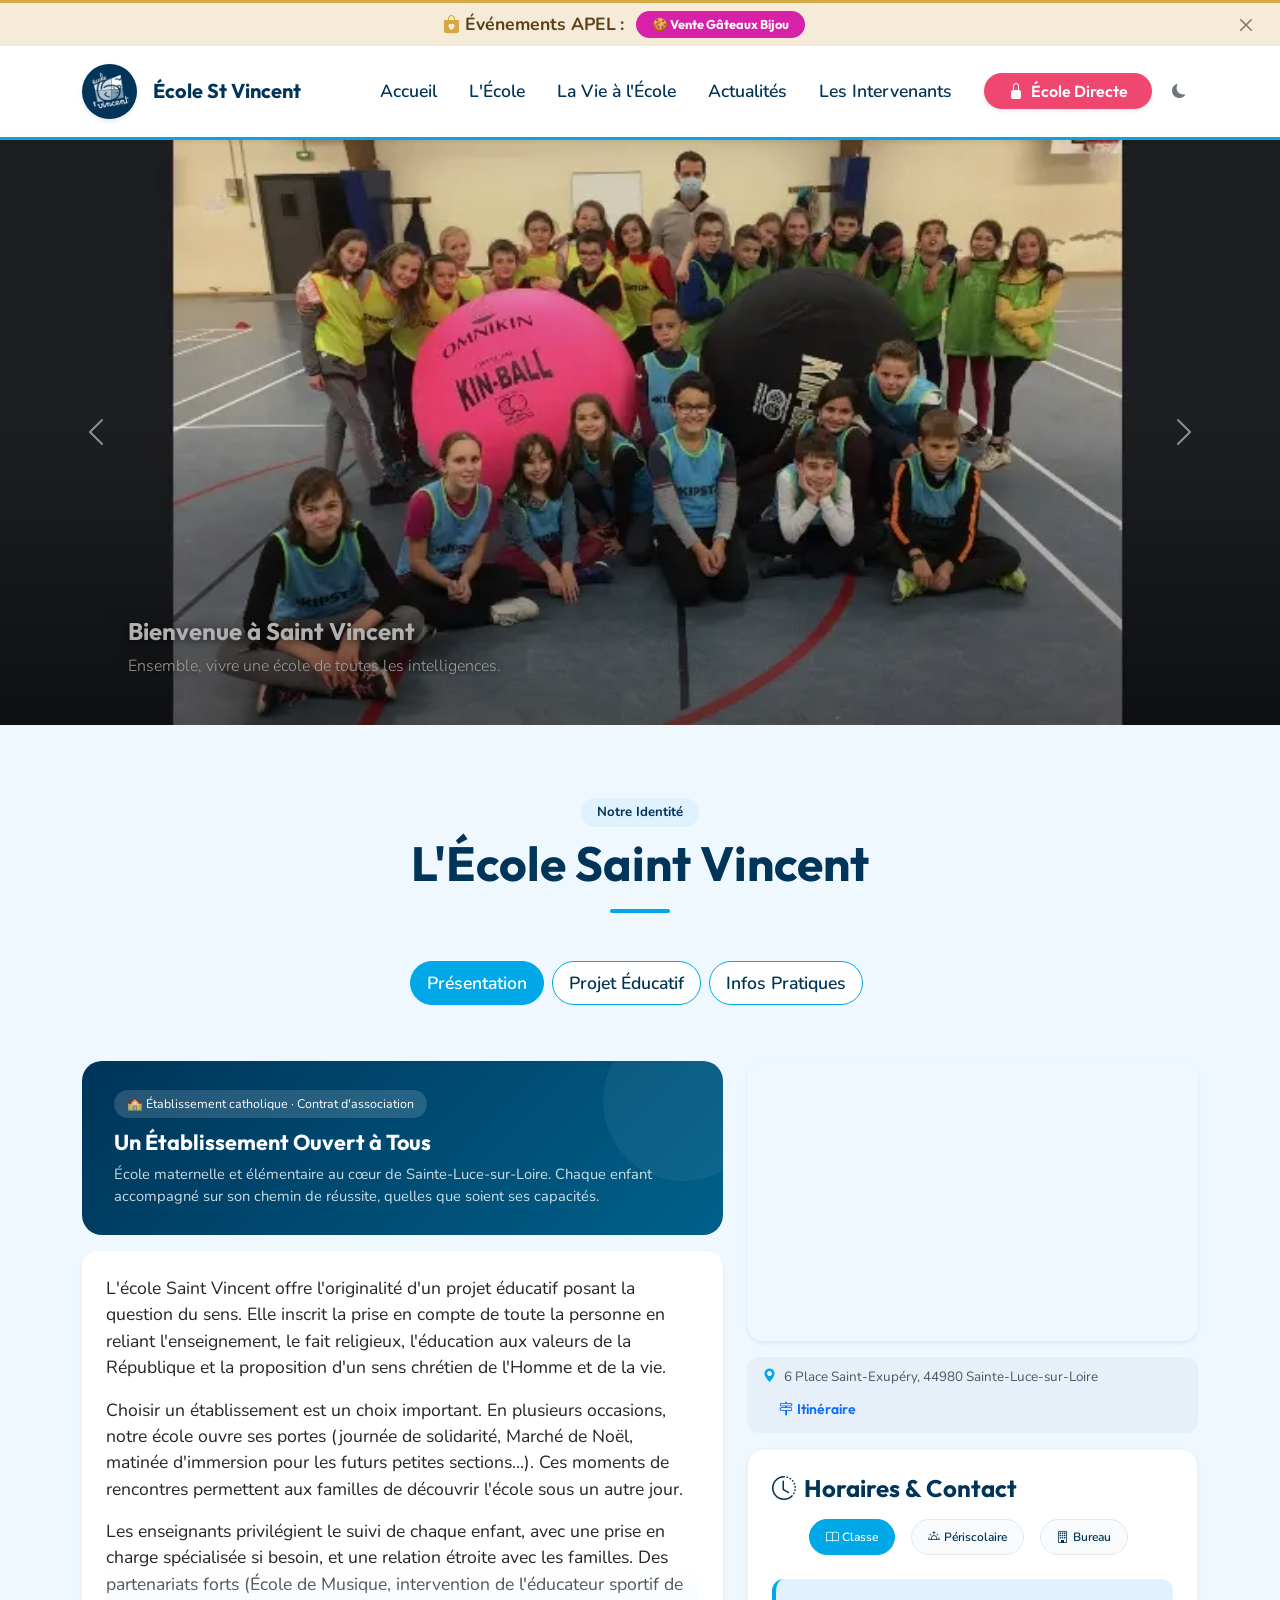
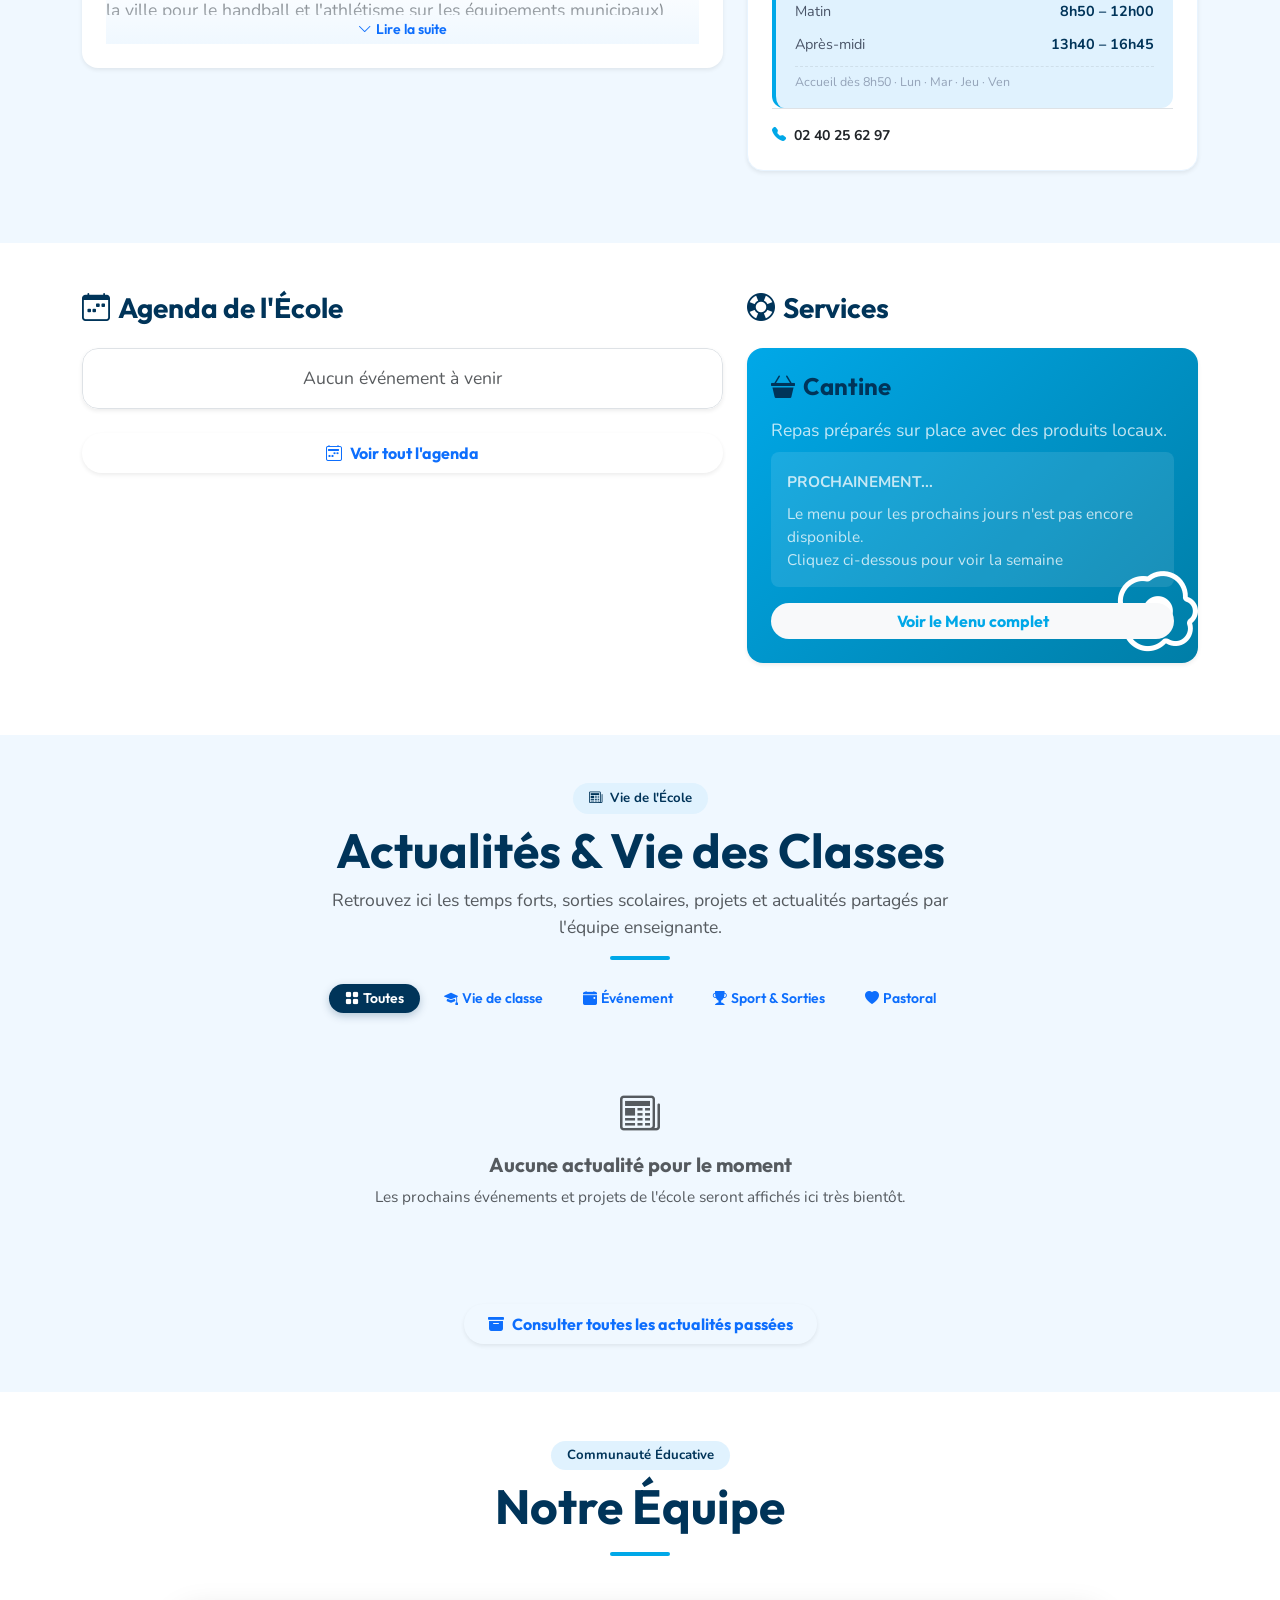
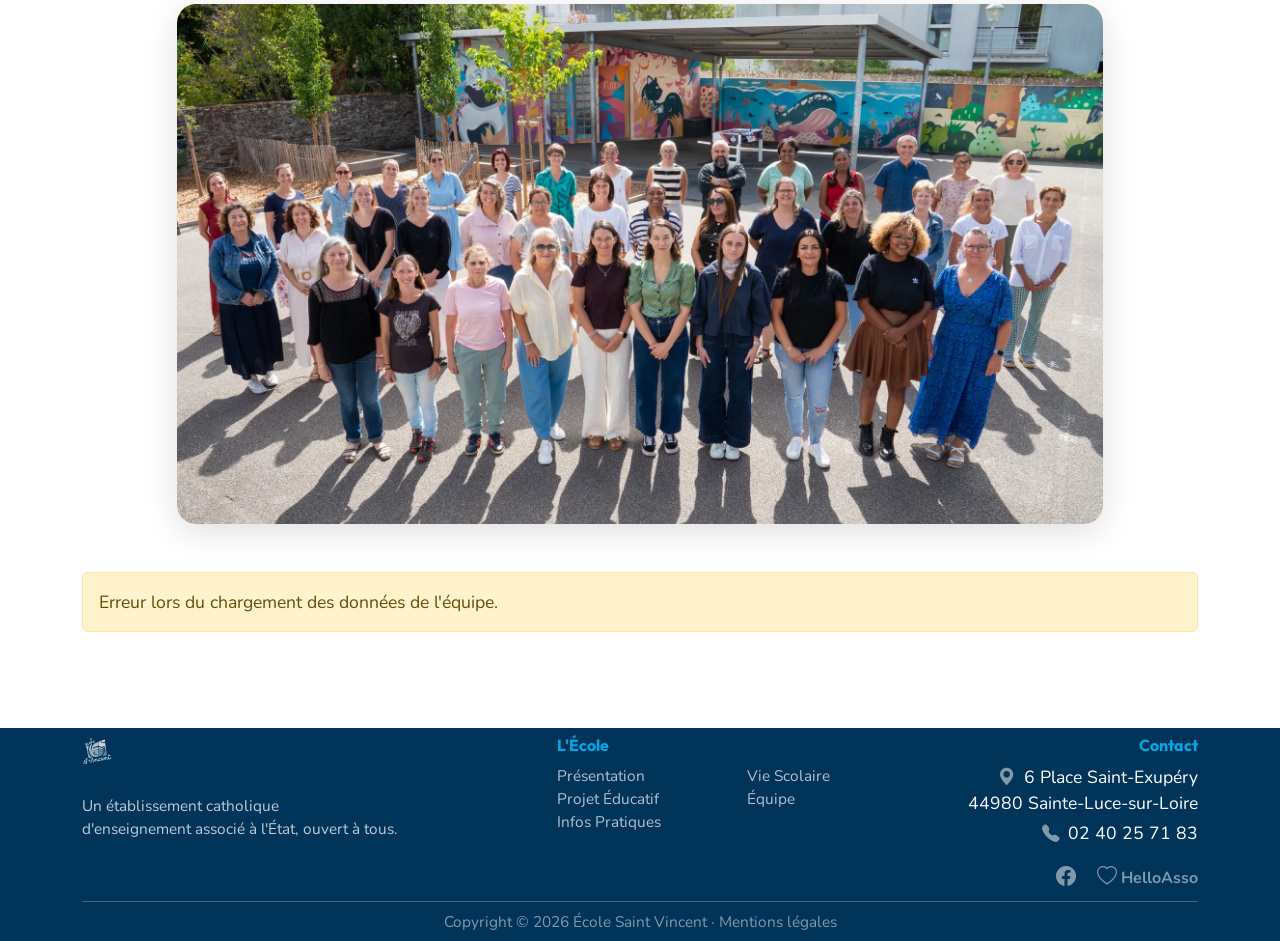
==== index.html @ 3258d086 "style: improve news article modal styling and notification toast layout" ====
<!DOCTYPE html>
<html lang="fr">

<head>
    <meta charset="UTF-8">
    <meta name="viewport" content="width=device-width, initial-scale=1.0">
    <meta name="description"
        content="École Saint Vincent à Sainte-Luce-sur-Loire. Établissement catholique d'enseignement maternelle et élémentaire, ouvert à tous. Pédagogie bienveillante et inclusion.">
    <title>École Saint Vincent - Sainte-Luce-sur-Loire</title>
    <!-- Google Fonts: Outfit for headings, Nunito for text -->
    <link rel="preconnect" href="https://fonts.googleapis.com">
    <link rel="preconnect" href="https://fonts.gstatic.com" crossorigin>
    <link
        href="https://fonts.googleapis.com/css2?family=Outfit:wght@400;600;700&family=Nunito:wght@400;600;700&display=swap"
        rel="stylesheet">

    <!-- Bootstrap 5 CDN -->
    <link href="https://cdn.jsdelivr.net/npm/bootstrap@5.3.0/dist/css/bootstrap.min.css" rel="stylesheet">
    <!-- Bootstrap Icons -->
    <link rel="stylesheet" href="https://cdn.jsdelivr.net/npm/bootstrap-icons@1.11.0/font/bootstrap-icons.css">
    <!-- AOS - Animate On Scroll -->
    <link href="https://unpkg.com/aos@2.3.1/dist/aos.css" rel="stylesheet">
    <!-- Google Material Icons -->
    <link href="https://fonts.googleapis.com/icon?family=Material+Icons" rel="stylesheet">
    <!-- Custom CSS -->
    <link href="assets/css/style.css?v=8" rel="stylesheet">
    <link rel="icon" href="assets/images/favicon.png" type="image/png">

    <!-- Google tag (gtag.js) -->
    <script async src="https://www.googletagmanager.com/gtag/js?id=G-TLTNC3EDD4"></script>
    <script>
        window.dataLayer = window.dataLayer || [];
        function gtag() { dataLayer.push(arguments); }
        gtag('js', new Date());
        gtag('config', 'G-TLTNC3EDD4');
    </script>

    <!-- SEO & Open Graph -->
    <meta property="og:type" content="website">
    <meta property="og:url" content="https://www.ecolesaintvincent.fr/">
    <meta property="og:title" content="École Saint Vincent - Sainte-Luce-sur-Loire">
    <meta property="og:description"
        content="École maternelle et élémentaire catholique. Pédagogie bienveillante, ouverte à tous. Découvrez notre projet éducatif.">
    <meta property="og:image" content="https://www.ecolesaintvincent.fr/assets/images/banner1.jpg">

    <style>
        /* Smooth scroll */
        html {
            scroll-behavior: smooth;
        }

        /* Skip to content link for accessibility */
        .skip-link {
            position: absolute;
            top: -40px;
            left: 0;
            background: transparent;
            color: var(--color-primary);
            padding: 8px 16px;
            text-decoration: none;
            z-index: 10000;
            border-radius: 0 0 4px 0;
        }

        .skip-link:focus {
            top: 0;
            color: #fff;
        }

        /* Hover lift effect for cards */
        .hover-lift {
            transition: all 0.3s ease;
        }

        .hover-lift:hover {
            transform: translateY(-5px);
            box-shadow: 0 0.5rem 1rem rgba(0, 0, 0, 0.15) !important;
        }
    </style>
</head>

<body data-bs-spy="scroll" data-bs-target=".navbar" data-bs-offset="70">
    <!-- Skip to main content for accessibility -->
    <a href="#main-content" class="skip-link">Aller au contenu principal</a>

    <!-- Preloader -->
    <div id="loader">
        <div class="spinner"></div>
    </div>

    <!-- ============================================================ -->
    <!-- BANDEAUX — Gérés depuis assets/js/events-config.js          -->
    <!-- Pour afficher/masquer ou modifier les événements,           -->
    <!-- éditer UNIQUEMENT ce fichier : assets/js/events-config.js   -->
    <!-- ============================================================ -->
    <script src="assets/js/events-config.js"></script>
    <div id="banners-container"></div>

    <!-- Navigation -->
    <nav class="navbar navbar-expand-lg navbar-custom sticky-top shadow-sm">
        <div class="container">
            <a class="navbar-brand d-flex align-items-center fw-bold" href="index.html">
                <img src="assets/images/logo.webp" alt="Logo École Saint Vincent" height="50"
                    class="me-2 d-inline-block align-text-top">
                <span class="navbar-brand-text">École St Vincent</span>
            </a>
            <button class="navbar-toggler" type="button" data-bs-toggle="collapse" data-bs-target="#navbarNav">
                <span class="navbar-toggler-icon"></span>
            </button>
            <div class="collapse navbar-collapse" id="navbarNav">
                <ul class="navbar-nav ms-auto align-items-center">
                    <li class="nav-item"><a class="nav-link active" href="#">Accueil</a></li>
                    <li class="nav-item"><a class="nav-link" href="#presentation">L'École</a></li>
                    <li class="nav-item"><a class="nav-link" href="#vie-scolaire">La Vie à l'École</a></li>
                    <li class="nav-item"><a class="nav-link" href="#actualites">Actualités</a></li>
                    <li class="nav-item"><a class="nav-link" href="#intervenants">Les Intervenants</a></li>
                    <li class="nav-item ms-lg-3 mt-2 mt-lg-0 d-flex align-items-center">
                        <a class="btn btn-action shadow-sm rounded-pill px-4 me-2" href="https://www.ecoledirecte.com"
                            target="_blank"><i class="bi bi-lock-fill me-1"></i> École Directe</a>
                        <button id="theme-toggle" class="btn btn-sm btn-outline-secondary rounded-circle"
                            style="width: 38px; height: 38px;" title="Changer le thème">
                            <i id="theme-icon" class="bi bi-moon-fill"></i>
                        </button>
                    </li>
                </ul>
            </div>
        </div>
    </nav>

    <!-- Hero Carousel -->
    <header id="homeCarousel" class="carousel slide carousel-fade" data-bs-ride="carousel">

        <div class="carousel-inner" id="carousel-inner-container">
            <!-- Les images sont chargées dynamiquement depuis assets/js/carousel.js -->
        </div>
        <button class="carousel-control-prev" type="button" data-bs-target="#homeCarousel" data-bs-slide="prev">
            <span class="carousel-control-prev-icon" aria-hidden="true"></span>
            <span class="visually-hidden">Précédent</span>
        </button>
        <button class="carousel-control-next" type="button" data-bs-target="#homeCarousel" data-bs-slide="next">
            <span class="carousel-control-next-icon" aria-hidden="true"></span>
            <span class="visually-hidden">Suivant</span>
        </button>
    </header>

    <!-- L'École Section (Tabs) -->
    <section id="presentation" class="pt-4 pt-lg-5 pb-5 bg-light-fun" data-aos="fade-up">
        <div class="container py-lg-4">
            <div class="text-center mb-5">
                <span class="badge bg-royal-light rounded-pill px-3 py-2 fw-bold mb-2">Notre Identité</span>
                <h2 class="display-5 font-heading text-royal">L'École Saint Vincent</h2>
                <div class="sep-line mx-auto mt-3"></div>
            </div>

            <ul class="nav nav-pills justify-content-center mb-5" id="pills-tab" role="tablist">
                <li class="nav-item" role="presentation">
                    <button class="nav-link active" id="pills-home-tab" data-bs-toggle="pill"
                        data-bs-target="#pills-home" type="button" role="tab">Présentation</button>
                </li>
                <li class="nav-item" role="presentation">
                    <button class="nav-link" id="pills-projet-tab" data-bs-toggle="pill" data-bs-target="#pills-projet"
                        type="button" role="tab">Projet Éducatif</button>
                </li>
                <li class="nav-item" role="presentation">
                    <button class="nav-link" id="pills-infos-tab" data-bs-toggle="pill" data-bs-target="#pills-infos"
                        type="button" role="tab">Infos Pratiques</button>
                </li>
            </ul>

            <div class="tab-content" id="pills-tabContent">
                <!-- Présentation -->
                <div class="tab-pane fade show active" id="pills-home" role="tabpanel">

                    <!-- Layout 2 colonnes : texte gauche / map droite -->
                    <div class="row g-4 align-items-stretch">

                        <!-- COLONNE GAUCHE -->
                        <div class="col-lg-7" data-aos="fade-right">

                            <!-- Card identité de l'école -->
                            <div class="school-identity-card mb-3">
                                <span class="badge-esv">🏫 Établissement catholique · Contrat d'association</span>
                                <h3>Un Établissement Ouvert à Tous</h3>
                                <p>École maternelle et élémentaire au cœur de Sainte-Luce-sur-Loire. Chaque enfant
                                    accompagné sur son chemin de réussite, quelles que soient ses capacités.</p>
                            </div>

                            <!-- Texte de présentation avec "Lire la suite" -->
                            <div class="card border-0 shadow-sm rounded-4 p-4 position-relative">
                                <div class="text-truncated-content collapsed" id="pres-text" style="color: inherit;">
                                    <p>L'école Saint Vincent offre l'originalité d'un projet éducatif posant la question
                                        du sens. Elle inscrit la prise en compte de toute la personne en reliant
                                        l'enseignement, le fait religieux, l'éducation aux valeurs de la République et
                                        la proposition d'un sens chrétien de l'Homme et de la vie.</p>
                                    <p>Choisir un établissement est un choix important. En plusieurs occasions, notre
                                        école ouvre ses portes (journée de solidarité, Marché de Noël, matinée
                                        d'immersion pour les futurs petites sections...). Ces moments de rencontres
                                        permettent aux familles de découvrir l'école sous un autre jour.</p>
                                    <p>Les enseignants privilégient le suivi de chaque enfant, avec une prise en charge
                                        spécialisée si besoin, et une relation étroite avec les familles. Des
                                        partenariats forts (École de Musique, intervention de l'éducateur sportif de la
                                        ville pour le handball et l'athlétisme sur les équipements municipaux) ainsi que
                                        des activités culturelles enrichissent l'intercours du midi.
                                    </p>
                                    <p>Dans l'établissement, les classes sont regroupées par cycle. Un service de
                                        restauration, sur place, est proposé. Matin et soir, les enfants sont accueillis
                                        dès 7h30 et jusqu'à 18h30 (sauf le vendredi 18h) à l'accueil périscolaire, qui
                                        inclut notamment un service d'étude dirigée indispensable pour faciliter le
                                        quotidien professionnel des parents.</p>
                                </div>
                                <div class="read-more-fade" id="pres-fade">
                                    <button class="btn btn-sm btn-outline-primary rounded-pill px-3"
                                        onclick="expandText()">
                                        <i class="bi bi-chevron-down me-1"></i>Lire la suite
                                    </button>
                                </div>
                            </div>

                            <!-- Dynamic Headmaster Block (Injected by team.js) -->
                            <div id="presentation-chef-container" class="mt-3"></div>
                        </div>

                        <!-- COLONNE DROITE : Map + horaires détaillés -->
                        <div class="col-lg-5" data-aos="fade-left">

                            <!-- Carte Google Maps -->
                            <div class="rounded-4 overflow-hidden shadow-sm mb-3 map-container">
                                <iframe
                                    src="https://www.google.com/maps/embed?pb=!1m18!1m12!1m3!1d2708.577977346856!2d-1.488358023473977!3d47.24439097115904!2m3!1f0!2f0!3f0!3m2!1i1024!2i768!4f13.1!3m3!1m2!1s0x4805efbd7c030f0f%3A0x6006093278564264!2s%C3%89cole%20Saint-Vincent!5e0!3m2!1sfr!2sfr!4v1706780000000!5m2!1sfr!2sfr"
                                    width="100%" height="100%" style="border:0;" allowfullscreen="" loading="lazy"
                                    referrerpolicy="no-referrer-when-downgrade"
                                    title="Localisation École Saint Vincent">
                                </iframe>
                            </div>

                            <!-- Adresse + itinéraire sous la map -->
                            <div class="map-info-bar">
                                <div class="d-flex align-items-center gap-2">
                                    <i class="bi bi-geo-alt-fill text-primary"></i>
                                    <span>6 Place Saint-Exupéry, 44980 Sainte-Luce-sur-Loire</span>
                                </div>
                                <a href="https://www.google.com/maps/dir//École+Saint-Vincent,+6+Pl.+Saint-Exupéry,+44980+Sainte-Luce-sur-Loire"
                                    target="_blank" class="btn btn-sm btn-outline-primary rounded-pill px-3">
                                    <i class="bi bi-signpost-2 me-1"></i>Itinéraire
                                </a>
                            </div>

                            <!-- Horaires & Contact (card unifiée avec tabs) -->
                            <div class="card border-0 shadow-sm rounded-4 p-4 horaires-contact-card mt-3">
                                <h4 class="fw-bold text-royal mb-3"><i class="bi bi-clock-history me-2"></i>Horaires &
                                    Contact</h4>

                                <!-- Tabs -->
                                <ul class="nav nav-pills justify-content-center gap-2 horaires-tabs mb-3"
                                    role="tablist">
                                    <li class="nav-item" role="presentation">
                                        <button class="nav-link active" data-bs-toggle="pill"
                                            data-bs-target="#tab-classe" type="button" role="tab"><i
                                                class="bi bi-book me-1"></i>Classe</button>
                                    </li>
                                    <li class="nav-item" role="presentation">
                                        <button class="nav-link" data-bs-toggle="pill" data-bs-target="#tab-peri"
                                            type="button" role="tab"><i
                                                class="bi bi-sunrise me-1"></i>Périscolaire</button>
                                    </li>
                                    <li class="nav-item" role="presentation">
                                        <button class="nav-link" data-bs-toggle="pill" data-bs-target="#tab-bureau"
                                            type="button" role="tab"><i class="bi bi-building me-1"></i>Bureau</button>
                                    </li>
                                </ul>

                                <div class="tab-content">
                                    <!-- Tab Classe -->
                                    <div class="tab-pane fade show active" id="tab-classe" role="tabpanel">
                                        <div class="horaires-block blue">
                                            <div class="horaires-row"><span>Matin</span><strong>8h50 – 12h00</strong>
                                            </div>
                                            <div class="horaires-row"><span>Après-midi</span><strong>13h40 –
                                                    16h45</strong>
                                            </div>
                                            <div class="horaires-note">Accueil dès 8h50 · Lun · Mar · Jeu · Ven</div>
                                        </div>
                                    </div>
                                    <!-- Tab Périscolaire -->
                                    <div class="tab-pane fade" id="tab-peri" role="tabpanel">
                                        <div class="horaires-block purple">
                                            <div class="horaires-row"><span>Matin</span><strong>7h30 – 8h40</strong>
                                            </div>
                                            <div class="horaires-row"><span>Soir (Lun–Jeu)</span><strong>16h45 –
                                                    18h30</strong></div>
                                            <div class="horaires-row"><span>Soir (Vendredi)</span><strong>16h45 –
                                                    18h00</strong></div>
                                            <div class="horaires-note">Lun · Mar · Jeu · Ven</div>
                                        </div>
                                        <div class="d-flex align-items-center gap-2 mt-3">
                                            <i class="bi bi-telephone-fill text-secondary"></i>
                                            <span class="fw-bold">06 98 37 39 05</span>
                                            <span class="peri-tooltip" tabindex="0" data-bs-toggle="tooltip"
                                                data-bs-placement="top"
                                                title="Pour questions sur la garderie uniquement">
                                                <i class="bi bi-question-circle-fill"></i>
                                            </span>
                                        </div>
                                    </div>
                                    <!-- Tab Bureau / Secrétariat -->
                                    <div class="tab-pane fade" id="tab-bureau" role="tabpanel">
                                        <div class="horaires-block teal">
                                            <div class="horaires-row"><span>Lun – Jeu</span><strong>8h50 – 12h / 13h30 –
                                                    16h45</strong></div>
                                            <div class="horaires-row"><span>Vendredi</span><strong>Matin
                                                    uniquement</strong>
                                            </div>
                                        </div>
                                    </div>
                                </div>

                                <!-- Adresse + téléphone -->
                                <div class="d-flex align-items-center justify-content-between border-top pt-3"
                                    style="font-size:.88rem;">
                                    <div class="d-flex align-items-center gap-2">
                                        <i class="bi bi-telephone-fill text-primary"></i>
                                        <span class="fw-bold">02 40 25 62 97</span>
                                    </div>
                                    <!-- Formulaire temporairement désactivé 
                                    <button class="btn btn-outline-primary btn-sm rounded-pill fw-bold px-3"
                                        data-bs-toggle="modal" data-bs-target="#contactModal">
                                        <i class="bi bi-envelope me-2"></i>Contactez-nous
                                    </button>
                                    -->
                                </div>
                            </div>

                        </div>
                    </div>
                </div>

                <div class="tab-pane fade" id="pills-projet" role="tabpanel">

                    <!-- Hero citation -->
                    <div class="projet-hero">
                        <i class="bi bi-book-half display-5 text-primary mb-3 d-block"></i>
                        <h3 class="fw-bold text-royal mb-1">"Ensemble vivre une école de toutes les intelligences"</h3>
                        <p class="citation">"Construire avec chacun une histoire signe de vie"</p>
                        <p class="mt-4 fw-medium text-dark mx-auto" style="max-width: 700px; font-size: 1.1rem;">
                            Le Projet d'Etablissement de l'école Saint Vincent est basé sur les Orientations de
                            l'Enseignement Catholique et les Programmes de l'Education Nationale.
                        </p>
                    </div>

                    <!-- Accordéon thématique -->
                    <div class="accordion edu-accordion" id="projetAccordeon">

                        <!-- 1. Formation intégrale -->
                        <div class="accordion-item">
                            <h2 class="accordion-header">
                                <button class="accordion-button" type="button" data-bs-toggle="collapse"
                                    data-bs-target="#acc1" aria-expanded="true">
                                    <span class="acc-icon blue"><i class="bi bi-person-heart"></i></span>
                                    Formation intégrale de la personne
                                </button>
                            </h2>
                            <div id="acc1" class="accordion-collapse collapse show" data-bs-parent="#projetAccordeon">
                                <div class="accordion-body">
                                    <p class="quote">"Faire la vérité sur sa relation aux autres. Apprendre à accepter
                                        l'autre dans sa différence, et voir dans cette différence la source de
                                        l'enrichissement mutuel." (Jean Marie PetitClerc)</p>
                                    <p>Notre école est avant tout un lieu de vie où tous (enfants, parents, enseignants,
                                        personnel) prennent plaisir à venir. Elle vit au quotidien les valeurs de
                                        l'Évangile, dans le respect des convictions de chacun. Dans une confiance
                                        partagée, chacun y trouve sa place.</p>
                                    <p class="mt-2 text-primary fw-bold"><i class="bi bi-door-open-fill me-2"></i>Chaque
                                        enfant, chaque famille est accueilli lors d'un temps d'inscription personnalisé.
                                    </p>
                                </div>
                            </div>
                        </div>

                        <!-- 2. Expression & réalisation -->
                        <div class="accordion-item">
                            <h2 class="accordion-header">
                                <button class="accordion-button collapsed" type="button" data-bs-toggle="collapse"
                                    data-bs-target="#acc2">
                                    <span class="acc-icon green"><i class="bi bi-stars"></i></span>
                                    Expression et réalisation
                                </button>
                            </h2>
                            <div id="acc2" class="accordion-collapse collapse" data-bs-parent="#projetAccordeon">
                                <div class="accordion-body">
                                    <p class="quote">"Accueillir, ce n'est pas se mettre en avant, mais laisser l'autre
                                        s'avancer, c'est d'abord apprendre à recevoir"</p>
                                    <p>Des temps forts et pédagogiques (échanges de services, décloisonnements, tuteurs,
                                        partenariats…) permettent de s'ouvrir aux autres. L'école St Vincent pose un
                                        cadre éducatif structurant pour permettre à chaque enfant de développer des
                                        compétences sociales essentielles.</p>
                                    <p>L'école dispose de <strong>plusieurs écrits applicables par tous</strong>
                                        (règlement de vie), à tout moment de la journée et adaptés à chaque classe d'âge
                                        pour maintenir un cadre cohérent et sécurisant.</p>
                                    <div class="alert alert-light border-start border-4 border-success shadow-sm mt-3 mb-0"
                                        style="font-size:.9rem;">
                                        <i class="bi bi-shield-check text-success me-2"></i><strong>Engagement
                                            :</strong> L'école a signé la Charte contre le harcèlement (PHARE).
                                    </div>
                                </div>
                            </div>
                        </div>

                        <!-- 3. Attention aux fragilités -->
                        <div class="accordion-item">
                            <h2 class="accordion-header">
                                <button class="accordion-button collapsed" type="button" data-bs-toggle="collapse"
                                    data-bs-target="#acc3">
                                    <span class="acc-icon pink"><i class="bi bi-heart-pulse"></i></span>
                                    Attention aux fragilités
                                </button>
                            </h2>
                            <div id="acc3" class="accordion-collapse collapse" data-bs-parent="#projetAccordeon">
                                <div class="accordion-body">
                                    <p class="quote">"Savoir développer l'art du dialogue... et la qualité des silences"
                                        (Jean-Marie PetitClerc)</p>
                                    <p>Une attention particulière est portée aux enfants aux besoins éducatifs
                                        particuliers. Nous proposons à chacun de mettre en avant ses compétences, en
                                        apportant des aides appropriées en lien avec l'enseignante spécialisée et les
                                        partenaires extérieurs.</p>
                                </div>
                            </div>
                        </div>

                        <!-- 4. Discernement & autonomie -->
                        <div class="accordion-item">
                            <h2 class="accordion-header">
                                <button class="accordion-button collapsed" type="button" data-bs-toggle="collapse"
                                    data-bs-target="#acc4">
                                    <span class="acc-icon violet"><i class="bi bi-lightbulb"></i></span>
                                    Discernement et autonomie
                                </button>
                            </h2>
                            <div id="acc4" class="accordion-collapse collapse" data-bs-parent="#projetAccordeon">
                                <div class="accordion-body">
                                    <p class="quote">"L'important réside dans la cohérence des adultes" (Jean-Marie
                                        PetitClerc)</p>
                                    <p>L'équipe enseignante développe une pédagogie permettant de travailler de manière
                                        autonome (plan de travail, exposé...). Elle maintient un degré d'exigence pour
                                        un travail personnel sérieux, tout en mettant en place une pédagogie
                                        différenciée (individuel, groupes de besoins). <strong>L'équipe essaie de
                                            développer auprès de chacun le goût de l'effort, l'envie de bien travailler,
                                            pour une attitude en classe attentive et respectueuse.</strong>
                                    </p>
                                    <p>Elle développe également les actions pastorales, les activités sportives et les
                                        classes transplantées pour ouvrir l'enfant.</p>
                                </div>
                            </div>
                        </div>

                        <!-- 5. Enseignement spécialisé -->
                        <div class="accordion-item">
                            <h2 class="accordion-header">
                                <button class="accordion-button collapsed" type="button" data-bs-toggle="collapse"
                                    data-bs-target="#acc5">
                                    <span class="acc-icon sky"><i class="bi bi-journal-check"></i></span>
                                    Enseignement spécialisé &amp; PPRE
                                </button>
                            </h2>
                            <div id="acc5" class="accordion-collapse collapse" data-bs-parent="#projetAccordeon">
                                <div class="accordion-body">
                                    <p>En lien étroit avec l'Enseignante Spécialisée, des conseils de cycles analysent
                                        les situations des élèves pour apporter des réponses adaptées, avec parfois le
                                        soutien de <strong>l'Aide Pédagogique Complémentaire (APC)</strong>. Des
                                        <strong>Programmes Personnalisés de Réussite Éducative (PPRE)</strong> peuvent
                                        être mis en place. Des équipes éducatives réunissent les partenaires extérieurs
                                        (orthophoniste, psychomotricien, psychologue...) pour un suivi cohérent.
                                        Pour garantir l'inclusion et la sécurité de chacun, l'établissement applique
                                        rigoureusement les <strong>Protocoles d'Accueil Individualisé (PAI)</strong> ou
                                        <strong>Parcours d'Apprentissages Personnalisés (PAP)</strong> en lien avec les
                                        médecins de PMI.
                                    </p>
                                </div>
                            </div>
                        </div>

                        <!-- 6. Relations Famille-École -->
                        <div class="accordion-item">
                            <h2 class="accordion-header">
                                <button class="accordion-button collapsed" type="button" data-bs-toggle="collapse"
                                    data-bs-target="#acc6">
                                    <span class="acc-icon teal"><i class="bi bi-people-fill"></i></span>
                                    Relations Famille-École
                                </button>
                            </h2>
                            <div id="acc6" class="accordion-collapse collapse" data-bs-parent="#projetAccordeon">
                                <div class="accordion-body">
                                    <p>Tout au long de l'année, des rencontres sont prévues (réunions de parents,
                                        rendez-vous). Une communication régulière
                                        des travaux est faite (bilans, évaluations, cahiers de vie). Les parents sont
                                        fortement sollicités pour
                                        participer à des activités pédagogiques vivantes <strong>(ateliers cuisine,
                                            sorties à la médiathèque ou ludothèque, groupes de lecture, encadrement de
                                            sorties scolaires)</strong> et
                                        vivre pleinement la communauté éducative.</p>
                                </div>
                            </div>
                        </div>

                    </div><!-- fin accordéon -->

                    <!-- Suivi scolaire (cartes en bas) -->
                    <div class="row g-3 mt-3">
                        <div class="col-md-6">
                            <div class="suivi-card">
                                <h5 class="fw-bold text-royal mb-3"><i class="bi bi-flower1 text-success me-2"></i>Suivi
                                    Maternelle</h5>
                                <ul class="list-unstyled mb-0">
                                    <li><i class="bi bi-check-circle-fill text-success"></i>Livret de réussites
                                        individuel</li>
                                    <li><i class="bi bi-check-circle-fill text-success"></i>Cahiers de vie &amp; liaison
                                    </li>
                                    <li><i class="bi bi-check-circle-fill text-success"></i>Diplôme de fin de cycle I
                                    </li>
                                </ul>
                            </div>
                        </div>
                        <div class="col-md-6">
                            <div class="suivi-card" style="background: linear-gradient(135deg, #f0f4ff, #e8f4ff);">
                                <h5 class="fw-bold text-royal mb-3"><i
                                        class="bi bi-mortarboard-fill text-primary me-2"></i>Suivi Élémentaire</h5>
                                <ul class="list-unstyled mb-0">
                                    <li><i class="bi bi-check-circle-fill text-primary"></i>Livret Scolaire Unique (LSU)
                                    </li>
                                    <li><i class="bi bi-check-circle-fill text-primary"></i>Accessible en ligne
                                        (Janv/Juin)</li>
                                    <li><i class="bi bi-check-circle-fill text-primary"></i>Bilan d'année complet</li>
                                </ul>
                            </div>
                        </div>
                    </div>

                </div>


                <!-- Infos Pratiques -->
                <div class="tab-pane fade" id="pills-infos" role="tabpanel">
                    <div class="row g-4">
                        <!-- Règlements -->
                        <div class="col-md-4">
                            <div class="card h-100 border-0 shadow-sm rounded-4 text-center p-4">
                                <i class="bi bi-file-earmark-text text-primary display-4 mb-3"></i>
                                <h5>Règlements</h5>
                                <p class="text-muted small">Règlement intérieur et charte de vie.</p>
                                <button type="button" class="btn btn-outline-primary rounded-pill btn-sm mt-auto"
                                    data-bs-toggle="modal" data-bs-target="#reglementModal">Voir les
                                    détails</button>


                            </div>
                        </div>

                        <!-- Tarifs -->
                        <div class="col-md-4">
                            <div class="card h-100 border-0 shadow-sm rounded-4 text-center p-4">
                                <i class="bi bi-currency-euro text-secondary display-4 mb-3"></i>
                                <h5>Tarifs 2026/2027</h5>
                                <p class="text-muted small">Contributions et Restauration.</p>
                                <button type="button" class="btn btn-outline-primary rounded-pill btn-sm mt-auto"
                                    data-bs-toggle="modal" data-bs-target="#tarifsModal">Consulter les prix</button>


                            </div>
                        </div>

                        <!-- Fournitures -->
                        <div class="col-md-4">
                            <div class="card h-100 border-0 shadow-sm rounded-4 text-center p-4">
                                <i class="bi bi-briefcase text-success display-4 mb-3"></i>
                                <h5>Fournitures</h5>
                                <p class="text-muted small">Matériel pour la rentrée.</p>
                                <button type="button" class="btn btn-outline-primary rounded-pill btn-sm mt-auto"
                                    data-bs-toggle="modal" data-bs-target="#fournituresModal">Liste du
                                    matériel</button>

                            </div>
                        </div>
                    </div>
                </div>
            </div>
        </div>
    </section>

    <!-- La Vie à l'École (Agenda & Services) -->
    <section id="vie-scolaire" class="py-5 bg-white" data-aos="fade-up">
        <div class="container">
            <div class="row align-items-start">
                <!-- Left: Agenda -->
                <div class="col-lg-7 mb-5 mb-lg-0">
                    <h3 class="fw-bold text-royal mb-4"><i class="bi bi-calendar-week me-2"></i>Agenda de l'École
                    </h3>

                    <!-- Agenda List (Dynamic) -->
                    <div id="agenda-preview">
                        <div class="text-center p-4">
                            <div class="spinner-border text-primary" role="status"></div>
                            <p class="mt-2 small text-muted">Chargement de l'agenda...</p>
                        </div>
                    </div>
                    <div class="text-center mt-2 mb-4">
                        <button class="btn btn-outline-primary border-2 rounded-pill fw-bold w-100 py-2 shadow-sm"
                            data-bs-toggle="offcanvas" data-bs-target="#offcanvasAgenda">
                            <i class="bi bi-calendar2-week me-2"></i>Voir tout l'agenda
                        </button>
                    </div>

                </div>

                <!-- Right: Services (Cantine/Périscolaire) -->
                <div class="col-lg-5">
                    <h3 class="fw-bold text-royal mb-4"><i class="bi bi-life-preserver me-2"></i>Services</h3>

                    <!-- Cantine -->
                    <div class="card bg-menu text-white border-0 shadow-sm rounded-4 mb-4 overflow-hidden position-relative"
                        data-aos="fade-up">
                        <div class="card-body p-4 position-relative z-1">
                            <h4 class="fw-bold mb-3"><i class="bi bi-basket3-fill me-2"></i>Cantine</h4>
                            <p class="mb-2 opacity-75">Repas préparés sur place avec des produits locaux.</p>
                            <div class="bg-white bg-opacity-10 p-3 rounded-3 mb-3" id="cantine-home-widget">
                                <small class="text-uppercase fw-bold opacity-75" id="cantine-home-date">Au menu ce
                                    ...
                                    :</small>
                                <div id="cantine-home-list" class="mt-2">
                                    <!-- Dynamic content will be injected here -->
                                    <div class="spinner-border spinner-border-sm text-white opacity-50" role="status">
                                    </div>
                                </div>
                            </div>
                            <button class="btn btn-light text-primary fw-bold rounded-pill w-100"
                                data-bs-toggle="offcanvas" data-bs-target="#offcanvasCantine">Voir le
                                Menu complet</button>
                        </div>
                        <i
                            class="bi bi-egg-fried position-absolute bottom-0 end-0 display-1 opacity-10 me-n3 mb-n3"></i>
                    </div>

                </div>
            </div>
        </div>
    </section>

    <!-- ============================================================ -->
    <!-- SECTION ACTUALITÉS & VIE DES CLASSES                         -->
    <!-- ============================================================ -->
    <section id="actualites" class="py-5 bg-light-fun" data-aos="fade-up">
        <div class="container">
            <div class="text-center mb-4">
                <span class="badge bg-royal-light text-royal rounded-pill px-3 py-2 fw-bold mb-2">
                    <i class="bi bi-newspaper me-1"></i> Vie de l'École
                </span>
                <h2 class="display-5 font-heading text-royal">Actualités & Vie des Classes</h2>
                <p class="text-muted mx-auto" style="max-width: 680px;">
                    Retrouvez ici les temps forts, sorties scolaires, projets et actualités partagés par l'équipe
                    enseignante.
                </p>
                <div class="sep-line mx-auto mt-3 mb-4"></div>

                <!-- Filtres par catégorie -->
                <div class="d-flex flex-wrap justify-content-center gap-2 mb-4" id="news-category-filters">
                    <button class="btn btn-sm rounded-pill px-3 py-1 btn-primary active news-filter-btn"
                        data-category="all">
                        <i class="bi bi-grid-fill me-1"></i>Toutes
                    </button>
                    <button class="btn btn-sm rounded-pill px-3 py-1 btn-outline-primary news-filter-btn"
                        data-category="Vie de classe">
                        <i class="bi bi-mortarboard-fill me-1"></i>Vie de classe
                    </button>
                    <button class="btn btn-sm rounded-pill px-3 py-1 btn-outline-primary news-filter-btn"
                        data-category="Événement">
                        <i class="bi bi-calendar-event-fill me-1"></i>Événement
                    </button>
                    <button class="btn btn-sm rounded-pill px-3 py-1 btn-outline-primary news-filter-btn"
                        data-category="Sport & Sorties">
                        <i class="bi bi-trophy-fill me-1"></i>Sport & Sorties
                    </button>
                    <button class="btn btn-sm rounded-pill px-3 py-1 btn-outline-primary news-filter-btn"
                        data-category="Pastoral">
                        <i class="bi bi-heart-fill me-1"></i>Pastoral
                    </button>
                </div>
            </div>

            <!-- Grille dynamique des actualités -->
            <div id="news-section-content">
                <div class="text-center p-5">
                    <div class="spinner-border text-primary" role="status"></div>
                    <p class="mt-3 text-muted">Chargement des actualités...</p>
                </div>
            </div>

            <!-- Bouton pour voir toutes les actualités -->
            <div class="text-center mt-4 pt-2">
                <button class="btn btn-outline-primary rounded-pill px-4 py-2 fw-bold shadow-sm"
                    data-bs-toggle="offcanvas" data-bs-target="#offcanvasActu">
                    <i class="bi bi-archive-fill me-2"></i>Consulter toutes les actualités passées
                </button>
            </div>
        </div>
    </section>

    <!-- Les Intervenants Section (Detailed Team) -->
    <section id="intervenants" class="py-5 bg-white">
        <div class="container mb-5">
            <div class="text-center mb-5">
                <span class="badge bg-royal-light rounded-pill px-3 py-2 fw-bold mb-2">Communauté Éducative</span>
                <h2 class="display-5 font-heading text-royal">Notre Équipe</h2>
                <div class="sep-line mx-auto mt-3"></div>
            </div>

            <!-- Photo de groupe de toute l'équipe -->
            <div class="row justify-content-center mb-5" data-aos="fade-up">
                <div class="col-12 col-lg-10">
                    <div style="border-radius: 1.2rem; overflow: hidden; box-shadow: 0 8px 32px rgba(0,0,0,0.13);">
                        <img src="assets/images/equipe_2026.webp"
                            alt="Photo de toute l'équipe de l'École Saint Vincent - rentrée 2026"
                            class="img-fluid w-100" style="object-fit: cover; max-height: 520px; display: block;">
                    </div>

                </div>
            </div>

            <!-- Dynamic Team Content (populated by team.js) -->
            <div id="team-content">
                <div class="text-center p-5">
                    <div class="spinner-border text-primary" role="status"></div>
                    <p class="mt-3 text-muted">Chargement de l'équipe...</p>
                </div>
            </div>

        </div>
    </section>

    <!-- Bandeau Newsletter (Désactivé pour le moment) -->
    <!--
    <div class="newsletter-strip">
        <div class="container">
            <div class="row align-items-center gy-2">
                <div class="col-md-7">
                    <h5 class="fw-bold mb-1"><i class="bi bi-envelope-heart me-2"></i>Restez connectés à la vie de
                        l'école</h5>
                    <p>Agenda, actualités, menus de cantine... Inscrivez-vous à notre newsletter.</p>
                </div>
                <div class="col-md-5 text-md-end">
                    <button class="btn btn-light fw-bold rounded-pill px-4 text-royal shadow-sm" data-bs-toggle="modal"
                        data-bs-target="#newsletterModal">
                        <i class="bi bi-newspaper me-2"></i>S'inscrire à la newsletter
                    </button>
                </div>
            </div>
        </div>
    </div>
    -->

    <!-- Footer -->
    <footer class="py-2 bg-footer text-white">
        <div class="container">
            <div class="row gy-2 align-items-start">
                <!-- Left: School Info -->
                <div class="col-lg-5 text-start">
                    <img src="assets/images/logo.webp" height="30" class="mb-1 grayscale-logo" alt="Logo">
                    <h5 class="fw-bold mb-1" style="font-size:1rem;">École Saint Vincent</h5>
                    <p class="small opacity-75 mb-0">Un établissement catholique<br>d'enseignement associé à l'État,
                        ouvert à tous.</p>
                </div>

                <!-- Middle: Links (2 columns) -->
                <div class="col-lg-4 text-start">
                    <div class="row">
                        <div class="col-12">
                            <h6 class="fw-bold text-primary mb-2">L'École</h6>
                            <div class="row">
                                <div class="col-6">
                                    <ul class="list-unstyled mb-0 small">
                                        <li><a href="#presentation" class="footer-link footer-tab-link"
                                                data-tab="#pills-home-tab">Présentation</a></li>
                                        <li><a href="#presentation" class="footer-link footer-tab-link"
                                                data-tab="#pills-projet-tab">Projet Éducatif</a></li>
                                        <li><a href="#presentation" class="footer-link footer-tab-link"
                                                data-tab="#pills-infos-tab">Infos Pratiques</a></li>
                                    </ul>
                                </div>
                                <div class="col-6">
                                    <ul class="list-unstyled mb-0 small">
                                        <li><a href="#vie-scolaire" class="footer-link">Vie Scolaire</a></li>
                                        <li><a href="#intervenants" class="footer-link">Équipe</a></li>
                                    </ul>
                                </div>
                            </div>
                        </div>
                    </div>
                </div>

                <!-- Right: Contact -->
                <div class="col-lg-3 text-start text-lg-end">
                    <h6 class="fw-bold text-primary mb-2">Contact</h6>
                    <p class="mb-1"><i class="bi bi-geo-alt-fill me-2 text-white-50"></i>6 Place
                        Saint-Exupéry<br>44980
                        Sainte-Luce-sur-Loire</p>
                    <p class="mb-2"><i class="bi bi-telephone-fill me-2 text-white-50"></i>02 40 25 71 83</p>
                    <!-- Formulaire de contact temporairement désactivé 
                    <button class="btn btn-outline-light rounded-pill btn-sm fw-bold px-3 my-1" data-bs-toggle="modal"
                        data-bs-target="#contactModal">
                        <i class="bi bi-envelope me-1"></i>Nous contacter
                    </button>
                    -->
                    <div class="mt-3">
                        <a href="https://www.facebook.com/people/Associations-%C3%89cole-Saint-Vincent-Sainte-Luce-sur-Loire/100042707025513/#"
                            target="_blank" class="text-white-50 me-3 fs-5" title="Facebook"><i
                                class="bi bi-facebook"></i></a>
                        <a href="https://www.helloasso.com/associations/apel-st-vincent-ste-luce-sur-loire"
                            target="_blank" class="text-white-50 text-decoration-none d-inline-flex align-items-center"
                            title="HelloAsso">
                            <i class="bi bi-heart fs-5 me-1"></i> <span class="fw-bold fs-6">HelloAsso</span>
                        </a>
                    </div>
                </div>
            </div>
            <hr class="opacity-25 my-2">
            <div class="text-center small opacity-50">
                Copyright &copy; 2026 École Saint Vincent &middot; <a href="#"
                    class="text-white text-decoration-none">Mentions légales</a>
            </div>
        </div>
    </footer>

    <!-- Bootstrap JS -->
    <script src="https://cdn.jsdelivr.net/npm/bootstrap@5.3.0/dist/js/bootstrap.bundle.min.js"></script>

    <!-- Modals moved to bottom of body to fix stacking context issues -->
    <!-- Modal Règlements -->
    <div class="modal fade" id="reglementModal" tabindex="-1" aria-hidden="true">
        <div class="modal-dialog">
            <div class="modal-content">
                <div class="modal-header">
                    <h5 class="modal-title">Règlements</h5>
                    <button type="button" class="btn-close" data-bs-dismiss="modal" aria-label="Close"></button>
                </div>
                <div class="modal-body text-start">
                    <h6 class="fw-bold text-royal mb-3">Préambule</h6>
                    <p class="small">L’école Saint-Vincent est un établissement catholique d’enseignement lié à
                        l’Etat par un contrat d’association. Chaque enfant accueilli est accompagné sur un chemin de
                        réussite.</p>

                    <h6 class="fw-bold text-royal mt-4 mb-2">Horaires & Accès</h6>
                    <ul class="small">
                        <li><strong>Classe :</strong> 8h50-12h00 / 13h30-16h45. (Accueil dès 8h50).</li>
                        <li><strong>Portail :</strong> Fermé après 8h50 et 13h30. Respectez impérativement ces
                            horaires.</li>
                        <li><strong>Accès Maternelle :</strong> Accompagnement obligatoire jusqu'à la classe.
                            Poussettes à l'extérieur.</li>
                    </ul>

                    <h6 class="fw-bold text-royal mt-4 mb-2">Vie Scolaire</h6>
                    <ul class="small">
                        <li><strong>Absences :</strong> Signaler avant 9h par mail. Justificatif écrit au retour.
                        </li>
                        <li><strong>Santé :</strong> Aucun médicament à l'école (sauf PAI). Maladie contagieuse =
                            éviction.</li>
                        <li><strong>Objets :</strong> Bijoux, Chewing-gums, sucettes et jeux d'échange interdits.
                        </li>
                    </ul>

                    <h6 class="fw-bold text-royal mt-4 mb-2">Sanctions</h6>
                    <p class="small">En cas de manquement, des sanctions graduées sont prévues :</p>
                    <ul class="small">
                        <li><strong>Cycle I (Maternelle) :</strong> Avertissement oral, Isolement momentané, Tâche
                            d'intérêt général (dessin, excuse).</li>
                        <li><strong>Cycle II & III :</strong>
                            <ul>
                                <li>Avertissement / Contrat de comportement.</li>
                                <li>Tâche d'intérêt général (TIG).</li>
                                <li>Non-participation à une activité.</li>
                                <li>Retenue.</li>
                                <li>Exclusion temporaire (classe ou service).</li>
                            </ul>
                        </li>
                        <li><strong>Cas graves :</strong> Conseil de discipline pouvant mener à l'exclusion
                            définitive ou au non-renouvellement.</li>
                    </ul>
                </div>
            </div>
        </div>
    </div>

    <!-- Modal Tarifs -->
    <div class="modal fade" id="tarifsModal" tabindex="-1" aria-hidden="true">
        <div class="modal-dialog modal-lg">
            <div class="modal-content border-0 shadow">
                <div class="modal-header border-0 text-white"
                    style="background: linear-gradient(135deg, var(--color-primary), var(--color-secondary));">
                    <h5 class="modal-title fw-bold text-white"><i class="bi bi-currency-euro me-2 text-white"></i>Tarifs
                        Scolaires 2026/2027</h5>
                    <button type="button" class="btn-close btn-close-white" data-bs-dismiss="modal"
                        aria-label="Close"></button>
                </div>
                <div class="modal-body text-start p-4">
                    <div class="text-center py-5">
                        <div class="spinner-border text-primary" role="status">
                            <span class="visually-hidden">Chargement des tarifs...</span>
                        </div>
                    </div>
                </div>
            </div>
        </div>
    </div>

    <!-- Modal Présentation Complète -->
    <div class="modal fade" id="presentationModal" tabindex="-1" aria-hidden="true">
        <div class="modal-dialog modal-lg modal-dialog-scrollable">
            <div class="modal-content">
                <div class="modal-header bg-royal text-white">
                    <h5 class="modal-title font-heading"><i class="bi bi-building me-2"></i>Présentation de l'École
                    </h5>
                    <button type="button" class="btn-close btn-close-white" data-bs-dismiss="modal"
                        aria-label="Close"></button>
                </div>
                <div class="modal-body bg-light-fun">
                    <h6 class="text-primary fw-bold">Une école ouverte à tous</h6>
                    <p>Située au cœur de Sainte Luce sur Loire, l'Ecole Saint Vincent accueille des enfants de
                        maternelle et d'élémentaire. Ces enfants résident pour la plupart sur la commune mais aussi
                        dans une dizaine de communes voisines. Chaque jeune accueilli, quels que soient son niveau
                        scolaire, sa forme d'intelligence, son milieu de vie, son histoire, ses capacités, est
                        accompagné sur un chemin de réussite dans sa scolarité pour être en mesure de réussir sa
                        vie.</p>

                    <hr class="text-primary my-4">

                    <h6 class="text-primary fw-bold">Le sens de l'Homme</h6>
                    <p>Elle inscrit la prise en compte de toute la personne en reliant l'enseignement, le fait
                        religieux, l'éducation aux valeurs de la République et la proposition d'un sens chrétien de
                        l'Homme et de la vie.</p>

                    <div class="alert alert-info border-0 shadow-sm mt-4">
                        <i class="bi bi-info-circle-fill me-2"></i>
                        Les enseignants privilégient le suivi de chaque enfant, avec une prise en charge spécialisée
                        si besoin.
                    </div>

                    <!-- Dynamic Headmaster Block (Injected by team.js) -->
                    <div id="presentation-chef-container">
                        <div class="text-center mt-5 mb-4">
                            <div class="spinner-border text-primary" role="status"></div>
                        </div>
                    </div>
                </div>
            </div>
        </div>
    </div>
    </div>

    <!-- Modal Fournitures -->
    <div class="modal fade" id="fournituresModal" tabindex="-1" aria-hidden="true">
        <div class="modal-dialog modal-lg">
            <div class="modal-content">
                <div class="modal-header border-0 text-white"
                    style="background: linear-gradient(135deg, var(--color-success), var(--color-primary));">
                    <h5 class="modal-title fw-bold text-white"><i class="bi bi-briefcase me-2 text-white"></i>Listes de
                        Fournitures</h5>
                    <button type="button" class="btn-close btn-close-white" data-bs-dismiss="modal"
                        aria-label="Close"></button>
                </div>
                <div class="modal-body text-start p-4">
                    <!-- APEL RentréeDiscount Alert -->
                    <div class="alert alert-primary border-0 shadow-sm mb-4"
                        style="background-color: #f0f4ff; color: var(--color-royal);">
                        <div class="d-flex align-items-start">
                            <i class="bi bi-info-circle-fill fs-3 me-3 mt-1 text-primary"></i>
                            <div>
                                <strong class="fs-6">L'APEL vous propose de commander vos fournitures en ligne
                                    !</strong>
                                <p class="small mt-1 mb-2">
                                    L'ensemble des listes est pré-rempli et modifiable (commandez ce dont vous avez
                                    besoin). Livraison à domicile ou en point relais.
                                    Grâce au code établissement ci-dessous, une partie des frais engagés est reversée à
                                    l'APEL pour financer ses actions au sein de l'école (équipements, sorties...).
                                </p>
                                <div class="mt-3 d-flex flex-wrap align-items-center gap-2">
                                    <span class="badge bg-primary fs-6 py-2 px-3">Code : 26RH1H3</span>
                                    <a href="https://www.rentreediscount.com/etablissement/SAINT-VINCENT-51836691.html"
                                        target="_blank" class="btn btn-sm btn-primary fw-bold rounded-pill">
                                        <i class="bi bi-cart-fill me-1"></i> Accéder à RentréeDiscount
                                    </a>
                                </div>
                            </div>
                        </div>
                    </div>

                    <p class="mb-4">Retrouvez ci-dessous les listes de fournitures scolaires au format PDF. Cliquez sur
                        un bouton pour l'ouvrir ou la télécharger.</p>

                    <div class="row g-4">
                        <!-- Maternelle -->
                        <div class="col-md-6">
                            <h6 class="fw-bold text-success border-bottom pb-2 mb-3">Maternelle</h6>
                            <div class="d-grid gap-2">
                                <div
                                    class="d-flex justify-content-between align-items-center border border-success rounded-3 p-2 shadow-sm">
                                    <span class="fw-bold ms-2" style="color: #198754;">Petite Section (PS)</span>
                                    <div class="btn-group">
                                        <a href="assets/documents/fournitures/maternelle_ps.pdf" target="_blank"
                                            class="btn btn-sm btn-outline-success" title="Ouvrir">
                                            <i class="bi bi-box-arrow-up-right"></i>
                                        </a>
                                        <a href="assets/documents/fournitures/maternelle_ps.pdf"
                                            download="Fournitures_PS.pdf" class="btn btn-sm btn-success"
                                            title="Télécharger">
                                            <i class="bi bi-download"></i>
                                        </a>
                                    </div>
                                </div>
                                <div
                                    class="d-flex justify-content-between align-items-center border border-success rounded-3 p-2 shadow-sm">
                                    <span class="fw-bold ms-2" style="color: #198754;">Moyenne Section (MS)</span>
                                    <div class="btn-group">
                                        <a href="assets/documents/fournitures/maternelle_ms.pdf" target="_blank"
                                            class="btn btn-sm btn-outline-success" title="Ouvrir">
                                            <i class="bi bi-box-arrow-up-right"></i>
                                        </a>
                                        <a href="assets/documents/fournitures/maternelle_ms.pdf"
                                            download="Fournitures_MS.pdf" class="btn btn-sm btn-success"
                                            title="Télécharger">
                                            <i class="bi bi-download"></i>
                                        </a>
                                    </div>
                                </div>
                                <div
                                    class="d-flex justify-content-between align-items-center border border-success rounded-3 p-2 shadow-sm">
                                    <span class="fw-bold ms-2" style="color: #198754;">Grande Section (GS)</span>
                                    <div class="btn-group">
                                        <a href="assets/documents/fournitures/maternelle_gs.pdf" target="_blank"
                                            class="btn btn-sm btn-outline-success" title="Ouvrir">
                                            <i class="bi bi-box-arrow-up-right"></i>
                                        </a>
                                        <a href="assets/documents/fournitures/maternelle_gs.pdf"
                                            download="Fournitures_GS.pdf" class="btn btn-sm btn-success"
                                            title="Télécharger">
                                            <i class="bi bi-download"></i>
                                        </a>
                                    </div>
                                </div>
                            </div>
                        </div>

                        <!-- Élémentaire -->
                        <div class="col-md-6">
                            <h6 class="fw-bold text-primary border-bottom pb-2 mb-3">Élémentaire</h6>
                            <div class="d-grid gap-2">
                                <div
                                    class="d-flex justify-content-between align-items-center border border-primary rounded-3 p-2 shadow-sm">
                                    <span class="fw-bold text-primary ms-2">CP</span>
                                    <div class="btn-group">
                                        <a href="assets/documents/fournitures/elementaire_cp.pdf" target="_blank"
                                            class="btn btn-sm btn-outline-primary" title="Ouvrir">
                                            <i class="bi bi-box-arrow-up-right"></i>
                                        </a>
                                        <a href="assets/documents/fournitures/elementaire_cp.pdf"
                                            download="Fournitures_CP.pdf" class="btn btn-sm btn-primary text-white"
                                            title="Télécharger">
                                            <i class="bi bi-download"></i>
                                        </a>
                                    </div>
                                </div>
                                <div
                                    class="d-flex justify-content-between align-items-center border border-primary rounded-3 p-2 shadow-sm">
                                    <span class="fw-bold text-primary ms-2">CE1</span>
                                    <div class="btn-group">
                                        <a href="assets/documents/fournitures/elementaire_ce1.pdf" target="_blank"
                                            class="btn btn-sm btn-outline-primary" title="Ouvrir">
                                            <i class="bi bi-box-arrow-up-right"></i>
                                        </a>
                                        <a href="assets/documents/fournitures/elementaire_ce1.pdf"
                                            download="Fournitures_CE1.pdf" class="btn btn-sm btn-primary text-white"
                                            title="Télécharger">
                                            <i class="bi bi-download"></i>
                                        </a>
                                    </div>
                                </div>
                                <div
                                    class="d-flex justify-content-between align-items-center border border-primary rounded-3 p-2 shadow-sm">
                                    <span class="fw-bold text-primary ms-2">CE2</span>
                                    <div class="btn-group">
                                        <a href="assets/documents/fournitures/elementaire_ce2.pdf" target="_blank"
                                            class="btn btn-sm btn-outline-primary" title="Ouvrir">
                                            <i class="bi bi-box-arrow-up-right"></i>
                                        </a>
                                        <a href="assets/documents/fournitures/elementaire_ce2.pdf"
                                            download="Fournitures_CE2.pdf" class="btn btn-sm btn-primary text-white"
                                            title="Télécharger">
                                            <i class="bi bi-download"></i>
                                        </a>
                                    </div>
                                </div>
                                <div
                                    class="d-flex justify-content-between align-items-center border border-primary rounded-3 p-2 shadow-sm">
                                    <span class="fw-bold text-primary ms-2">CM1</span>
                                    <div class="btn-group">
                                        <a href="assets/documents/fournitures/elementaire_cm1.pdf" target="_blank"
                                            class="btn btn-sm btn-outline-primary" title="Ouvrir">
                                            <i class="bi bi-box-arrow-up-right"></i>
                                        </a>
                                        <a href="assets/documents/fournitures/elementaire_cm1.pdf"
                                            download="Fournitures_CM1.pdf" class="btn btn-sm btn-primary text-white"
                                            title="Télécharger">
                                            <i class="bi bi-download"></i>
                                        </a>
                                    </div>
                                </div>
                                <div
                                    class="d-flex justify-content-between align-items-center border border-primary rounded-3 p-2 shadow-sm">
                                    <span class="fw-bold text-primary ms-2">CM2</span>
                                    <div class="btn-group">
                                        <a href="assets/documents/fournitures/elementaire_cm2.pdf" target="_blank"
                                            class="btn btn-sm btn-outline-primary" title="Ouvrir">
                                            <i class="bi bi-box-arrow-up-right"></i>
                                        </a>
                                        <a href="assets/documents/fournitures/elementaire_cm2.pdf"
                                            download="Fournitures_CM2.pdf" class="btn btn-sm btn-primary text-white"
                                            title="Télécharger">
                                            <i class="bi bi-download"></i>
                                        </a>
                                    </div>
                                </div>
                            </div>
                        </div>
                    </div>
                </div>
            </div>
        </div>
    </div>

    <!-- Loader Script -->
    <script>
        window.addEventListener('load', function () {
            const loader = document.getElementById('loader');
            loader.style.opacity = '0';
            setTimeout(() => {
                loader.style.display = 'none';
            }, 500);
        });
    </script>
    <!-- Offcanvas Moved to Body Root -->
    <!-- Offcanvas Agenda -->
    <div class="offcanvas offcanvas-start" tabindex="-1" id="offcanvasAgenda" aria-labelledby="offcanvasAgendaLabel">
        <div class="offcanvas-header bg-royal-light">
            <h5 class="offcanvas-title fw-bold text-royal" id="offcanvasAgendaLabel">Agenda Complet</h5>
            <button type="button" class="btn-close" data-bs-dismiss="offcanvas" aria-label="Close"></button>
        </div>
        <div class="offcanvas-body" id="agenda-offcanvas-body">
            <div class="text-center p-4">
                <div class="spinner-border text-primary" role="status"></div>
                <p class="mt-2 small text-muted">Chargement...</p>
            </div>
        </div>
    </div>

    <!-- Offcanvas Actualités -->
    <div class="offcanvas offcanvas-start" tabindex="-1" id="offcanvasActu" aria-labelledby="offcanvasActuLabel">
        <div class="offcanvas-header bg-royal-light">
            <h5 class="offcanvas-title fw-bold text-royal" id="offcanvasActuLabel">Actualités</h5>
            <button type="button" class="btn-close" data-bs-dismiss="offcanvas" aria-label="Close"></button>
        </div>
        <div class="offcanvas-body" id="news-offcanvas-body">
            <div class="text-center p-4">
                <div class="spinner-border text-primary" role="status"></div>
                <p class="mt-2 small text-muted">Chargement...</p>
            </div>
        </div>
    </div>

    <!-- Offcanvas Cantine -->
    <div class="offcanvas offcanvas-end" tabindex="-1" id="offcanvasCantine" aria-labelledby="offcanvasCantineLabel">
        <div class="offcanvas-header bg-primary text-white">
            <h5 class="offcanvas-title fw-bold" id="offcanvasCantineLabel">Menu de la Cantine</h5>
            <button type="button" class="btn-close btn-close-white" data-bs-dismiss="offcanvas"
                aria-label="Close"></button>
        </div>
        <div class="offcanvas-body">
            <div class="alert alert-info mb-4">
                <p class="small mb-0"><strong>Note :</strong> Les repas sont préparés sur place avec des produits
                    frais et locaux.</p>
            </div>
            <h6 id="cantine-week-title" class="fw-bold text-royal border-bottom pb-2 mb-3">Semaine du ...</h6>
            <div id="cantine-content">
                <div class="text-center p-4">
                    <div class="spinner-border text-primary" role="status"></div>
                    <p class="mt-2 small text-muted">Chargement du menu...</p>
                </div>
            </div>
        </div>
    </div>

    <!-- Modal OGEC (Moved from team.js) -->
    <div class="modal fade" id="ogecModal" tabindex="-1" aria-hidden="true">
        <div class="modal-dialog modal-lg">
            <div class="modal-content">
                <div class="modal-header">
                    <h5 class="modal-title">Qu'est-ce que l'OGEC ?</h5>
                    <button type="button" class="btn-close" data-bs-dismiss="modal" aria-label="Close"></button>
                </div>
                <div class="modal-body text-start">
                    <p>L'OGEC est une association loi 1901, initiée par l'Enseignement Catholique, elle est au
                        service de l'école. Elle lui donne une existence juridique, c'est-à-dire une personnalité
                        morale.</p>
                    <hr>
                    <h6 class="fw-bold">Ses Missions</h6>
                    <p class="small">Calcul et suivi du budget, tenue des comptes, détermination de la contribution
                        demandée aux familles, paiement des charges de fonctionnement, assurances. En ce qui
                        concerne la gestion des locaux, l'O.G.E.C. veille à leur entretien, rénovation et sécurité.
                    </p>
                    <p class="small">L'O.G.E.C. est l'employeur des personnels non enseignants (ASEM, personnel de
                        service et maintenanceetc.).</p>
                    <hr>
                    <h6 class="fw-bold">Ses Membres</h6>
                    <p class="small">L'OGEC est composé de bénévoles actifs, majoritairement des parents d'élèves de
                        l'établissement. Ils mettent leurs compétences et leur temps au service de la gestion de
                        l'école.</p>
                    <hr>
                    <h6 class="fw-bold">Le Bureau et les Commissions</h6>
                    <p class="small">L'association est dirigée par un bureau (Président, Vice-président, Trésorier,
                        Secrétaire) qui s'appuie sur différentes commissions de travail pour mener à bien ses missions :
                    </p>
                    <ul class="small mb-0">
                        <li><strong>Commission RH</strong> : Gestion du personnel non-enseignant et suivi social.</li>
                        <li><strong>Commission Finance</strong> : Élaboration du budget et suivi de la comptabilité.
                        </li>
                        <li><strong>Commission Travaux</strong> : Entretien, sécurité et amélioration des bâtiments.
                        </li>
                        <li><strong>Commission Informatique et Communication</strong> : Gestion du parc numérique, du
                            réseau et de la communication de l'établissement.</li>
                        <li><strong>Commission Animation</strong> : Organisation d'événements et de moments conviviaux
                            pour faire vivre l'école (et parfois aider au financement de projets).</li>
                    </ul>
                </div>
            </div>
        </div>
    </div>

    <!-- Modal APEL (Moved from team.js) -->
    <div class="modal fade" id="apelModal" tabindex="-1" aria-hidden="true">
        <div class="modal-dialog modal-lg">
            <div class="modal-content">
                <div class="modal-header">
                    <h5 class="modal-title">Qu'est-ce que l'APEL ?</h5>
                    <button type="button" class="btn-close" data-bs-dismiss="modal" aria-label="Close"></button>
                </div>
                <div class="modal-body text-start">
                    <p>L'A.P.E.L. regroupe des parents d'élèves qui s'investissent pour faciliter la communication
                        entre les différents partenaires de l'école (élèves, parents, enseignants, direction, OGEC).
                    </p>
                    <hr>
                    <h6 class="fw-bold">Ses Missions</h6>
                    <p class="small">L'association participe pleinement à la vie de l'école en développant des
                        animations (soirée des familles, marché de Noël, etc.) et en soutenant les actions des
                        enseignants.</p>
                    <p class="small">Tout au long de l'année, elle organise également diverses <strong>ventes (sapins,
                            brioches, chocolats, etc.)</strong> dont les bénéfices permettent de financer les projets
                        éducatifs et sorties scolaires.</p>
                    <hr>
                    <div class="text-center">
                        <a href="https://www.helloasso.com/associations/apel-st-vincent-ste-luce-sur-loire"
                            target="_blank" rel="noopener" class="btn btn-royal rounded-pill px-4 py-2">
                            <i class="bi bi-heart-fill me-2"></i>Soutenir l'APEL sur HelloAsso
                        </a>
                    </div>
                </div>
            </div>
        </div>
    </div>

    <!-- Modal Contact Unifié (Temporairement désactivé en attendant validation Formspree) 
    <div class="modal fade" id="contactModal" tabindex="-1" aria-hidden="true">
        <div class="modal-dialog modal-dialog-centered">
            <div class="modal-content border-0 shadow-lg">
                <div class="modal-header bg-royal text-white border-0">
                    <h4 class="modal-title fw-bold text-white m-0"><i
                            class="bi bi-envelope-paper me-2"></i>Contactez-nous</h4>
                    <button type="button" class="btn-close btn-close-white" data-bs-dismiss="modal"
                        aria-label="Close"></button>
                </div>
                <div class="modal-body p-4 bg-light">
                    <form id="contactFormGlobal" novalidate>
                        <div class="mb-3">
                            <label for="contactNom" class="form-label fw-bold small text-royal">Votre Nom & Prénom <span
                                    class="text-danger">*</span></label>
                            <input type="text" class="form-control border-0 shadow-sm" id="contactNom" required>
                        </div>
                        <div class="mb-3">
                            <label for="contactEmail" class="form-label fw-bold small text-royal">Votre Email (pour vous
                                répondre) <span class="text-danger">*</span></label>
                            <input type="email" class="form-control border-0 shadow-sm" id="contactEmail"
                                placeholder="nom@exemple.com" required
                                pattern="[a-zA-Z0-9._%+-]+@[a-zA-Z0-9.-]+\.[a-zA-Z]{2,}$">
                            <div class="invalid-feedback">Veuillez saisir une adresse email valide (ex: jean@mail.com).
                            </div>
                        </div>
                        <div class="mb-3">
                            <label for="contactSujet" class="form-label fw-bold small text-royal">Destinataire (Service)
                                <span class="text-danger">*</span></label>
                            <select class="form-select border-0 shadow-sm" id="contactSujet" required>
                                <option value="secretariat" selected>Secrétariat</option>
                                <option value="direction">Direction</option>
                                <option value="compta">Comptabilité</option>
                                <option value="apel">APEL</option>
                                <option value="ogec">OGEC</option>
                            </select>
                        </div>
                        <div class="mb-3">
                            <label for="contactObjet" class="form-label fw-bold small text-royal">Objet <span
                                    class="text-danger">*</span></label>
                            <input type="text" class="form-control border-0 shadow-sm" id="contactObjet" required>
                            <div class="invalid-feedback">Veuillez renseigner un objet.</div>
                        </div>
                        <div class="mb-4">
                            <label for="contactMessage" class="form-label fw-bold small text-royal">Votre message <span
                                    class="text-danger">*</span></label>
                            <textarea class="form-control border-0 shadow-sm" id="contactMessage" rows="5"
                                required></textarea>
                            <div class="invalid-feedback">Veuillez taper votre message.</div>
                        </div>
                        <div class="text-end">
                            <button type="button" class="btn btn-light fw-bold me-2"
                                data-bs-dismiss="modal">Annuler</button>
                            <button type="submit"
                                class="btn btn-primary fw-bold text-uppercase px-4 rounded-pill shadow-sm"><i
                                    class="bi bi-send-fill me-2"></i>Envoyer le message</button>
                        </div>
                    </form>
                </div>
            </div>
        </div>
    </div>
    
    <script>
        document.addEventListener('DOMContentLoaded', () => {
            const form = document.getElementById('contactFormGlobal');
            if (form) {
                // Validation dynamique email
                const emailInput = document.getElementById('contactEmail');
                emailInput.addEventListener('input', () => {
                    if (emailInput.value.length > 0) {
                        if (emailInput.checkValidity()) {
                            emailInput.classList.remove('is-invalid');
                            emailInput.classList.add('is-valid');
                        } else {
                            emailInput.classList.remove('is-valid');
                            emailInput.classList.add('is-invalid');
                        }
                    } else {
                        emailInput.classList.remove('is-valid', 'is-invalid');
                    }
                });

                form.addEventListener('submit', (e) => {
                    e.preventDefault();
                    if (!form.checkValidity()) {
                        form.classList.add('was-validated');
                        return;
                    }
                    const subjectMap = {
                        'apel': 'apel@ecolesaintvincent.fr',
                        'ogec': 'ogec@ecolesaintvincent.fr',
                        'secretariat': 'secretariat@ecolesaintvincent.fr',
                        'compta': 'comptabilite@ecolesaintvincent.fr',
                        'direction': 'direction@ecolesaintvincent.fr'
                    };
                    const type = document.getElementById('contactSujet').value;
                    const to = subjectMap[type] || subjectMap['secretariat'];
                    const name = document.getElementById('contactNom').value;
                    const email = document.getElementById('contactEmail').value;
                    const objetCustom = document.getElementById('contactObjet').value;
                    const message = document.getElementById('contactMessage').value;
                    
                    const subject = encodeURIComponent(objetCustom);
                    const body = encodeURIComponent(`De : ${name} (${email})\n\nMessage :\n${message}`);
                    window.location.href = `mailto:${to}?subject=${subject}&body=${body}`;
                  
                    const modalEl = document.getElementById('contactModal');
                    const modal = bootstrap.Modal.getInstance(modalEl);
                    if (modal) modal.hide();
                    form.reset();
                    form.classList.remove('was-validated');
                });
            }
        });
    </script>
    -->

    <!-- Custom Scripts -->
    <script src="assets/js/csv-loader.js"></script>
    <script src="assets/js/cantine.js"></script>
    <script src="assets/js/actus.js"></script>
    <script src="assets/js/agenda.js"></script>
    <script src="assets/js/tarifs.js"></script>
    <script src="assets/js/carousel.js"></script>
    <script src="assets/js/team.js?v=4"></script>
    <!-- Theme Manager -->
    <script src="assets/js/theme.js"></script>

    <!-- AOS - Animate On Scroll -->
    <script src="https://unpkg.com/aos@2.3.1/dist/aos.js"></script>
    <script>
        // Safety Script: Remove stuck backdrops on load
        window.addEventListener('DOMContentLoaded', () => {
            const backdrops = document.querySelectorAll('.modal-backdrop');
            backdrops.forEach(b => b.remove());
            document.body.classList.remove('modal-open');
            document.body.style.overflow = '';
        });
        // AOS Init
        AOS.init({
            duration: 800,
            once: false,
            offset: 100,
            easing: 'ease-out'
        });
        // Bootstrap Tooltips Init
        var tooltipTriggerList = [].slice.call(document.querySelectorAll('[data-bs-toggle="tooltip"]'));
        tooltipTriggerList.map(function (el) { return new bootstrap.Tooltip(el); });
    </script>
    <script>
        document.addEventListener("DOMContentLoaded", function () {
            // User Fix: Force Move Modals/Offcanvas to Body End
            const elementsToFix = document.querySelectorAll('.modal, .offcanvas');
            elementsToFix.forEach(element => {
                document.body.appendChild(element);
            });
        });
    </script>
    <script src="assets/js/navigation.js"></script>

    <!-- Modal Newsletter -->
    <div class="modal fade" id="newsletterModal" tabindex="-1" aria-labelledby="newsletterModalLabel"
        aria-hidden="true">
        <div class="modal-dialog modal-dialog-centered" style="max-width: 460px;">
            <div class="modal-content border-0 overflow-hidden shadow-lg">
                <!-- Header coloré -->
                <div class="newsletter-modal-header">
                    <button type="button" class="btn-close btn-close-white position-absolute top-0 end-0 m-3"
                        data-bs-dismiss="modal" aria-label="Fermer"></button>
                    <h5 id="newsletterModalLabel"><i class="bi bi-envelope-heart me-2"></i>Newsletter de l'École
                    </h5>
                    <p>Restez informé de toutes les actualités de Saint Vincent</p>
                </div>

                <div class="modal-body p-4">
                    <!-- Avantages -->
                    <div class="mb-3">
                        <div class="newsletter-benefit"><i class="bi bi-calendar-event"></i><span>Agenda des
                                événements à venir</span></div>
                        <div class="newsletter-benefit"><i class="bi bi-megaphone"></i><span>Actualités et infos
                                importantes</span></div>
                        <div class="newsletter-benefit"><i class="bi bi-cup-hot"></i><span>Menus de cantine de la
                                semaine</span></div>
                    </div>
                    <hr class="my-3">

                    <!-- Formulaire Natif -->
                    <form name="form1" method="POST"
                        action="https://www.ecolesaintvincent.fr/newsletter_abonnement.php">
                        <div
                            class="input-group my-3 shadow-sm rounded-pill overflow-hidden border border-primary border-opacity-25">
                            <input type="email" name="emailnews" class="form-control border-0 px-4 py-3"
                                placeholder="Votre adresse e-mail" required>
                            <button type="submit" name="Submit" class="btn btn-royal px-4 fw-bold text-white">
                                <i class="bi bi-send me-2"></i>S'abonner
                            </button>
                        </div>
                    </form>

                    <p class="text-muted text-center mt-3 mb-0" style="font-size:.75rem;">
                        <i class="bi bi-lock me-1"></i>Données utilisées uniquement pour la newsletter de l'école.
                        Désabonnement possible à tout moment.
                    </p>
                </div>
            </div>
        </div>
        <!-- Modal Détail d'un Article d'Actualité -->
        <div class="modal fade" id="newsArticleModal" tabindex="-1" aria-labelledby="newsArticleModalTitle"
            aria-hidden="true">
            <div class="modal-dialog modal-lg modal-dialog-centered modal-dialog-scrollable">
                <div class="modal-content rounded-4 border-0 shadow">
                    <div class="modal-header border-0 pb-1 pt-3 px-3 px-md-4">
                        <div class="d-flex align-items-center gap-2 flex-wrap" id="modal-article-meta">
                            <span id="modal-article-badge"
                                class="badge bg-primary rounded-pill px-3 py-1 fw-bold">Actualité</span>
                            <span id="modal-article-date" class="text-muted small"></span>
                            <span id="modal-article-author"
                                class="badge bg-light text-secondary rounded-pill px-2 py-1 small"></span>
                        </div>
                        <button type="button" class="btn-close" data-bs-dismiss="modal" aria-label="Fermer"></button>
                    </div>
                    <div class="modal-body px-3 px-md-4 py-2">
                        <h4 id="modal-article-title" class="fw-bold text-royal mb-2 font-heading"></h4>

                        <!-- Media Container (Image réduite ou Vidéo Drive, cliquable pour agrandir) -->
                        <div id="modal-article-media" class="mb-3 text-center rounded-3 overflow-hidden d-none">
                            <!-- Image ou iframe vidéo inséré dynamiquement -->
                        </div>

                        <!-- Contenu formaté (texte justifié, interligne soigné) -->
                        <div id="modal-article-content" class="article-rich-text text-body"
                            style="font-size: 1rem; line-height: 1.65; text-align: justify; text-justify: inter-word;">
                            <!-- Contenu injecté -->
                        </div>

                        <!-- Vidéo ou média en bas d'article si configuré -->
                        <div id="modal-article-bottom-media" class="mt-3 rounded-3 overflow-hidden d-none">
                            <!-- Vidéo insérée dynamiquement -->
                        </div>
                    </div>
                    <div class="modal-footer border-0 pt-1 pb-3 px-3 px-md-4 justify-content-between">
                        <button type="button" class="btn btn-outline-secondary rounded-pill px-3 py-1"
                            data-bs-dismiss="modal">Fermer</button>
                        <a id="modal-article-external-link" href="#" target="_blank" rel="noopener"
                            class="btn btn-primary rounded-pill px-4 py-1 fw-bold d-none">
                            En savoir plus <i class="bi bi-box-arrow-up-right ms-1"></i>
                        </a>
                    </div>
                </div>
            </div>
        </div>

        <!-- Lightbox Agrandissement Photo (Plein écran parents) -->
        <div class="modal fade" id="imageLightboxModal" tabindex="-1" aria-hidden="true" style="z-index: 1065; background: rgba(15,23,42,0.85); backdrop-filter: blur(4px);">
            <div class="modal-dialog modal-dialog-centered modal-xl">
                <div class="modal-content bg-transparent border-0 shadow-none text-center position-relative">
                    <button type="button" class="btn btn-close btn-close-white position-absolute top-0 end-0 m-3 shadow" style="z-index: 10;" data-bs-dismiss="modal" aria-label="Fermer"></button>
                    <div class="p-2">
                        <img id="lightboxImage" src="" alt="Photo agrandie" class="img-fluid rounded-4 shadow-lg" style="max-height: 85vh; max-width: 95vw; object-fit: contain;">
                        <div id="lightboxCaption" class="text-white mt-2 small opacity-90 fw-bold"></div>
                    </div>
                </div>
            </div>
        </div>

        <script>
            // Présentation: Expand text
            function expandText() {
                const t = document.getElementById('pres-text');
                const f = document.getElementById('pres-fade');
                t.classList.remove('collapsed');
                t.classList.add('expanded');
                f.classList.add('hidden');
            }
        </script>

        <!-- Analytics Event Tracking -->
        <script src="assets/js/analytics.js" defer></script>
</body>

</html>
---- assets/css/style.css ----
/* Font Variables */
:root {
    --font-heading: 'Outfit', sans-serif;
    --font-body: 'Nunito', sans-serif;

    /* Blue-Dominant Palette */
    --color-primary: #00A8E8;
    /* Sky Blue */
    --color-primary-dark: #007EA7;
    --color-royal: #003459;
    /* Deep Blue */
    --color-text: #4a5568;
    /* Grey */

    /* Accents */
    --color-secondary: #7209B7;
    /* Violet */
    --color-accent: #EF476F;
    /* Pink */
    --color-success: #06D6A0;
    /* Mint */

    --color-bg-light: #F0F8FF;
}

body {
    font-family: var(--font-body);
    font-size: 1.1rem;
    color: var(--color-text);
    background-color: #f8fbff;
    min-height: 100vh;
    display: flex;
    flex-direction: column;
}

/* Ensure footer sticks to bottom with no white space */
footer.bg-footer {
    margin-top: auto;
}

h1,
h2,
h3,
h4,
h5,
h6,
.font-heading {
    font-family: var(--font-heading);
    color: var(--color-royal);
    font-weight: 700;
}

/* Utility Classes for Colors */
.text-royal {
    color: var(--color-royal) !important;
}

.bg-royal {
    background-color: var(--color-royal) !important;
}

.text-primary {
    color: var(--color-primary) !important;
}

.bg-primary {
    background-color: var(--color-primary) !important;
}

.text-secondary {
    color: var(--color-secondary) !important;
}

/* Navbar */
.navbar-custom {
    background-color: rgba(255, 255, 255, 0.98);
    backdrop-filter: blur(10px);
    padding: 0.8rem 0;
    border-bottom: 3px solid var(--color-primary);
    z-index: 1020;
    /* Valeur standard, ne la monte pas trop haut */
    /* Ensure it stays behind modals/offcanvas */
}

.navbar-brand img {
    /* Rounded Pastille Style */
    background: var(--color-royal);
    border-radius: 50%;
    padding: 6px;
    box-shadow: 0 2px 5px rgba(0, 0, 0, 0.1);
    height: 55px;
    /* Slightly larger to fit padding */
    width: 55px;
    object-fit: contain;
}

.navbar-brand {
    font-family: var(--font-heading);
    font-size: 1.6rem;
    color: var(--color-royal) !important;
}

.nav-link {
    font-weight: 600;
    color: var(--color-royal) !important;
    transition: all 0.3s;
    border-radius: 8px;
    padding: 0.5rem 1rem !important;
}

.nav-link:hover,
.nav-link.active {
    color: var(--color-primary) !important;
    background-color: rgba(0, 168, 232, 0.05);
    /* Default nav link hover */
}

/* Carousel */
.carousel-caption {
    background: none;
    backdrop-filter: none;
    border-radius: 0;
    padding: 1.5rem 10%;
    bottom: 8%;
    left: 0;
    right: 0;
    width: 100%;
    max-width: 100%;
    box-shadow: none;
    text-align: left;
}

.carousel-caption h1,
.carousel-caption h2 {
    color: white;
    margin-bottom: 0.5rem;
    text-shadow: 0 2px 8px rgba(0, 0, 0, 0.7), 0 0 30px rgba(0, 0, 0, 0.4);
    font-weight: 800;
}

.carousel-caption p {
    color: rgba(255, 255, 255, 0.95);
    margin-bottom: 0;
    text-shadow: 0 2px 6px rgba(0, 0, 0, 0.6), 0 0 20px rgba(0, 0, 0, 0.3);
}

/* Animations */
.slide-in-bottom {
    animation: slideUp 0.8s cubic-bezier(0.2, 0.8, 0.2, 1) forwards;
    opacity: 0;
    transform: translateY(20px);
}

.delay-1 {
    animation-delay: 0.2s;
}

@keyframes slideUp {
    to {
        opacity: 1;
        transform: translateY(0);
    }
}

/* Sections */
.bg-light-fun {
    background-color: var(--color-bg-light);
}

/* Fix Scroll Offset for Anchor Links */
section {
    scroll-margin-top: 100px;
}

.bg-royal-light {
    background-color: #E0F2FE;
    color: var(--color-royal);
}

.sep-line {
    height: 4px;
    width: 60px;
    background-color: var(--color-primary);
    border-radius: 2px;
    margin-bottom: 1.5rem;
}

/* Cards */
.card-team {
    transition: transform 0.3s, box-shadow 0.3s;
    background: white;
    border-radius: 16px !important;
    border: 1px solid rgba(0, 0, 0, 0.05);
}

.card-team:hover {
    transform: translateY(-5px);
    box-shadow: 0 15px 30px rgba(0, 52, 89, 0.1);
}

.avatar-circle {
    width: 100px;
    height: 100px;
    border-radius: 50%;
    object-fit: cover;
    border: 3px solid var(--color-primary);
    padding: 3px;
    background: white;
}

/* Agenda */
.date-box {
    font-family: var(--font-heading);
    border-radius: 12px;
}

.date-box.primary {
    background-color: var(--color-primary);
    color: white;
}

.date-box.secondary {
    background-color: var(--color-secondary);
    color: white;
}

.date-box.accent {
    background-color: var(--color-accent);
    color: white;
}

.date-box.success {
    background-color: var(--color-success);
    color: white;
}

.bg-menu {
    background: linear-gradient(135deg, var(--color-primary) 0%, var(--color-primary-dark) 100%);
}

/* Tabs */
.nav-pills .nav-link {
    border-radius: 50rem;
    padding: 0.5rem 1.5rem;
    color: var(--color-royal);
    background: white;
    border: 1px solid var(--color-primary);
    margin-right: 0.5rem;
    margin-bottom: 0.5rem;
    font-weight: 600;
}

.nav-pills .nav-link:hover {
    background-color: var(--color-primary);
    /* Blue background on hover */
    color: white !important;
    /* White text on hover */
}

.nav-pills .nav-link.active {
    background-color: var(--color-primary);
    color: white !important;
    /* White text for active state */
}

/* Footer */
.bg-footer {
    background-color: var(--color-royal);
    color: white;
}

.footer-link {
    color: rgba(255, 255, 255, 0.7);
    text-decoration: none;
    transition: color 0.2s;
}

.footer-link:hover {
    color: var(--color-primary);
}

.grayscale-logo {
    filter: brightness(0) invert(1);
    opacity: 0.8;
}

/* Buttons */
.btn {
    font-family: var(--font-heading);
    font-weight: 600;
    border: none;
}

.btn-royal {
    background-color: var(--color-royal);
    color: white;
}

.btn-royal:hover {
    background-color: #002038;
    color: white !important;
}

.btn-action {
    background-color: var(--color-accent);
    color: white;
}

.btn-action:hover {
    background-color: #d13056;
    color: white !important;
}

/* --- Visual Polish Additions --- */

/* Dots Pattern */
.bg-dots {
    background-color: #ffffff;
    background-image: radial-gradient(#4a90e2 1px, transparent 1px);
    background-size: 20px 20px;
}





/* Loading Spinner */
#loader {
    position: fixed;
    top: 0;
    left: 0;
    width: 100%;
    height: 100%;
    background: #ffffff;
    z-index: 9999;
    display: flex;
    justify-content: center;
    align-items: center;
    transition: opacity 0.5s ease;
}

.spinner {
    width: 50px;
    height: 50px;
    border: 5px solid #f3f3f3;
    border-top: 5px solid #322BC0;
    /* Royal Blue */
    border-radius: 50%;
    animation: spin 1s linear infinite;
}

@keyframes spin {
    0% {
        transform: rotate(0deg);
    }

    100% {
        transform: rotate(360deg);
    }
}

/* Explicit Z-Index Hierarchy - User Request */
/* On force l'offcanvas à être au-dessus de TOUT, y compris la navbar sticky */
.offcanvas {
    z-index: 1055 !important;
    /* Bootstrap Navbar est à 1020, Backdrop à 1040 */
}

/* Le fond grisé doit être juste en dessous de l'offcanvas */
.offcanvas-backdrop {
    z-index: 1050 !important;
}

/* Modal au-dessus de l'offcanvas si besoin, ou même niveau */
.modal {
    z-index: 1060 !important;
}

.modal-backdrop {
    z-index: 1058 !important;
    /* Just below modal */
}

.modal-dialog {
    z-index: 1061;
}

/* ===============================================
   PRÉSENTATION — Nouveau design
   =============================================== */

.school-identity-card {
    background: linear-gradient(135deg, var(--color-royal) 0%, #00618a 100%);
    border-radius: 20px;
    padding: 1.75rem 2rem;
    color: white;
    position: relative;
    overflow: hidden;
}

.school-identity-card::after {
    content: '';
    position: absolute;
    top: -40px;
    right: -40px;
    width: 160px;
    height: 160px;
    background: rgba(255, 255, 255, .05);
    border-radius: 50%;
}

.school-identity-card .badge-esv {
    background: rgba(255, 255, 255, .15);
    color: white;
    font-size: .78rem;
    padding: .3rem .8rem;
    border-radius: 50px;
    display: inline-block;
    margin-bottom: .75rem;
}

.school-identity-card h3 {
    color: white;
    font-size: 1.35rem;
    margin-bottom: .4rem;
}

.school-identity-card p {
    color: rgba(255, 255, 255, .8);
    font-size: .92rem;
    margin-bottom: 0;
}

.info-pill {
    display: flex;
    align-items: center;
    gap: .6rem;
    background: white;
    border: 1.5px solid #e2e8f0;
    border-radius: 50px;
    padding: .45rem 1rem;
    font-size: .88rem;
    font-weight: 600;
    color: var(--color-royal);
    white-space: nowrap;
}

.info-pill i {
    color: var(--color-primary);
    font-size: 1rem;
}

.text-truncated-content {
    overflow: hidden;
    transition: max-height .4s ease;
}

.text-truncated-content.collapsed {
    max-height: 340px;
}

.text-truncated-content.expanded {
    max-height: 1000px;
}

.read-more-fade {
    position: relative;
    margin-top: -3rem;
    padding-top: 3rem;
    background: linear-gradient(to bottom, transparent, var(--color-bg-light));
    text-align: center;
}

.read-more-fade.hidden {
    display: none;
}

.director-card {
    display: flex;
    align-items: center;
    gap: 1rem;
    padding: .9rem 1.2rem;
    background: white;
    border-radius: 14px;
    border: 1px solid #e8f4ff;
    box-shadow: 0 2px 8px rgba(0, 52, 89, .06);
}

.director-avatar {
    width: 48px;
    height: 48px;
    background: linear-gradient(135deg, var(--color-royal), var(--color-primary));
    border-radius: 50%;
    display: flex;
    align-items: center;
    justify-content: center;
    flex-shrink: 0;
    color: white;
    font-size: 1.2rem;
}

/* ===============================================
   PROJET ÉDUCATIF — Accordéon
   =============================================== */

.projet-hero {
    background: linear-gradient(135deg, #e0f2fe 0%, #f0f4ff 100%);
    border-radius: 20px;
    padding: 2.5rem;
    text-align: center;
    margin-bottom: 2.5rem;
    position: relative;
    overflow: hidden;
}

.projet-hero .citation {
    font-size: .95rem;
    color: #64748b;
    font-style: italic;
    max-width: 480px;
    margin: .5rem auto 0;
}

.edu-accordion .accordion-item {
    border: none;
    border-radius: 14px !important;
    margin-bottom: .75rem;
    overflow: hidden;
    box-shadow: 0 2px 8px rgba(0, 52, 89, .06);
}

.edu-accordion .accordion-button {
    font-family: var(--font-heading);
    font-weight: 700;
    font-size: 1rem;
    color: var(--color-royal);
    background: white;
    border-radius: 14px !important;
    padding: 1.1rem 1.5rem;
    gap: 1rem;
}

.edu-accordion .accordion-button:not(.collapsed) {
    background: #f0f8ff;
    color: var(--color-royal);
    box-shadow: none;
}

.edu-accordion .accordion-button .acc-icon {
    width: 36px;
    height: 36px;
    border-radius: 10px;
    display: flex;
    align-items: center;
    justify-content: center;
    font-size: 1rem;
    flex-shrink: 0;
    color: white;
}

.acc-icon.blue {
    background: linear-gradient(135deg, #003459, #00A8E8);
}

.acc-icon.green {
    background: linear-gradient(135deg, #064e3b, #06D6A0);
}

.acc-icon.violet {
    background: linear-gradient(135deg, #4c1d95, #7209B7);
}

.acc-icon.pink {
    background: linear-gradient(135deg, #9f1239, #EF476F);
}

.acc-icon.sky {
    background: linear-gradient(135deg, #0369a1, #38bdf8);
}

.acc-icon.teal {
    background: linear-gradient(135deg, #115e59, #0d9488);
}

.edu-accordion .accordion-body {
    background: white;
    padding: 1.25rem 1.5rem 1.5rem;
    border-top: 1px solid #f0f8ff;
}

.edu-accordion .accordion-body p {
    font-size: .95rem;
    color: var(--color-text);
}

.edu-accordion .accordion-body .quote {
    font-style: italic;
    color: #64748b;
    font-size: .9rem;
    border-left: 3px solid var(--color-primary);
    padding-left: .75rem;
    margin-bottom: 1rem;
}

.suivi-card {
    background: linear-gradient(135deg, #f0f8ff, #e8f4ff);
    border-radius: 16px;
    padding: 1.5rem;
    height: 100%;
}

.suivi-card li {
    font-size: .88rem;
    display: flex;
    align-items: center;
    gap: .5rem;
    padding: .3rem 0;
}

/* ===============================================
   NEWSLETTER — Bandeau + Modal
   =============================================== */

.newsletter-strip {
    background: linear-gradient(135deg, #003459 0%, #00618a 100%);
    padding: 1.25rem 0;
}

.newsletter-strip h5 {
    color: white;
    font-size: 1rem;
    margin-bottom: .15rem;
}

.newsletter-strip p {
    color: rgba(255, 255, 255, .7);
    font-size: .82rem;
    margin: 0;
}

.newsletter-modal-header {
    background: linear-gradient(135deg, var(--color-royal) 0%, #00618a 100%);
    color: white;
    padding: 2rem 1.5rem 1.5rem;
    position: relative;
    overflow: hidden;
}

.newsletter-modal-header h5 {
    color: white;
    font-size: 1.3rem;
    margin-bottom: .3rem;
}

.newsletter-modal-header p {
    color: rgba(255, 255, 255, .8);
    font-size: .88rem;
    margin: 0;
}

.newsletter-benefit {
    display: flex;
    align-items: center;
    gap: .75rem;
    padding: .6rem 0;
    font-size: .88rem;
}

.newsletter-benefit i {
    color: var(--color-primary);
    font-size: 1rem;
}

.form-control-newsletter {
    border: 2px solid #e2e8f0;
    border-radius: 10px;
    padding: .75rem 1rem;
    font-size: .95rem;
    transition: border-color .2s;
}

.form-control-newsletter:focus {
    border-color: var(--color-primary);
    box-shadow: 0 0 0 3px rgba(0, 168, 232, .1);
    outline: none;
}

.btn-newsletter-submit {
    background: linear-gradient(135deg, var(--color-royal), var(--color-primary-dark));
    color: white;
    border: none;
    border-radius: 10px;
    padding: .75rem;
    font-family: var(--font-heading);
    font-weight: 700;
    font-size: 1rem;
    width: 100%;
    cursor: pointer;
    transition: opacity .2s;
}

.btn-newsletter-submit:hover {
    opacity: .9;
}

/* ===============================================
   STATS LINE — Carte bleue identité
   =============================================== */

.stats-line {
    display: flex;
    align-items: center;
    gap: .5rem;
    margin-top: 1rem;
    padding-top: .75rem;
    border-top: 1px solid rgba(255, 255, 255, .15);
    font-size: .85rem;
    font-weight: 600;
    color: rgba(255, 255, 255, .85);
    flex-wrap: wrap;
}

.stats-sep {
    color: rgba(255, 255, 255, .35);
}

/* ===============================================
   MAP INFO BAR — Adresse sous la carte
   =============================================== */

.map-info-bar {
    display: flex;
    justify-content: space-between;
    align-items: center;
    flex-wrap: wrap;
    gap: .5rem;
    margin-top: .5rem;
    padding: .6rem 1rem;
    background: rgba(0, 52, 89, .04);
    border-radius: 12px;
    font-size: .84rem;
    color: var(--color-text);
}

/* ===============================================
   HORAIRES & CONTACT — Card unifiée avec tabs
   =============================================== */

.horaires-contact-card {
    border: 1px solid #e8f4ff !important;
}

/* Override des pills globaux pour les tabs horaires plus compacts */
.horaires-tabs.nav-pills .nav-link {
    font-size: .75rem;
    padding: .3rem .8rem;
    border-radius: 20px;
    border-color: #e2e8f0;
    background: #f8fafc;
    color: var(--color-text);
    transition: all .2s ease;
}

.horaires-tabs.nav-pills .nav-link:hover {
    background: var(--color-primary);
    color: white !important;
    border-color: var(--color-primary);
}

.horaires-tabs.nav-pills .nav-link.active {
    background: var(--color-primary);
    color: white !important;
    border-color: var(--color-primary);
}

.horaires-block {
    padding: 1rem 1.2rem;
    border-radius: 12px;
    border-left: 4px solid;
}

.horaires-block.blue {
    background: #e0f2fe;
    border-left-color: var(--color-primary);
}

.horaires-block.purple {
    background: #ede9fe;
    border-left-color: var(--color-secondary);
}

.horaires-block.teal {
    background: #f0fdfa;
    border-left-color: #0d9488;
}

.horaires-row {
    display: flex;
    justify-content: space-between;
    align-items: center;
    padding: .35rem 0;
    font-size: .9rem;
}

.horaires-row span {
    color: var(--color-text);
}

.horaires-row strong {
    color: var(--color-royal);
}

.horaires-note {
    font-size: .78rem;
    color: #94a3b8;
    margin-top: .35rem;
    padding-top: .35rem;
    border-top: 1px dashed rgba(0, 0, 0, .08);
}

/* Tooltip périscolaire */
.peri-tooltip {
    color: #94a3b8;
    cursor: help;
    font-size: .85rem;
    transition: color .2s;
}

.peri-tooltip:hover,
.peri-tooltip:focus {
    color: var(--color-primary);
}

/* ========================================= */
/* CAROUSEL REFINEMENTS (Global)           */
/* ========================================= */
#homeCarousel .carousel-item img {
    height: 65vh;
    object-fit: cover;
    object-position: center;
    width: 100%;
}

/* Light mode carousel background */
[data-theme="light"] #homeCarousel .carousel-inner {
    background-color: #ffffff;
}

.carousel-caption {
    bottom: 8% !important;
    padding-bottom: 0 !important;
}

.carousel-caption h1,
.carousel-caption h2 {
    font-size: 1.5rem !important;
    margin-bottom: 0.5rem !important;
}

.carousel-caption p {
    font-size: 1rem !important;
    margin-bottom: 0 !important;
}

/* Subtle bottom vignette for text readability */
.carousel-item::after {
    content: '';
    position: absolute;
    bottom: 0;
    left: 0;
    right: 0;
    height: 50%;
    background: linear-gradient(to top, rgba(0, 0, 0, 0.45) 0%, transparent 100%);
    pointer-events: none;
}

/* ========================================= */
/* MOBILE RESPONSIVENESS & MEDIA QUERIES   */
/* ========================================= */

@media (max-width: 576px) {

    /* 1. Typography */
    body {
        font-size: 1rem;
    }

    .display-3 {
        font-size: 2.2rem;
    }

    .display-5 {
        font-size: 1.8rem;
    }

    /* Navbar Title - show title with truncation */
    .navbar-brand-text {
        font-size: 1.1rem;
        font-weight: bold;
        display: inline-block;
        max-width: 160px;
        white-space: nowrap;
        overflow: hidden;
        text-overflow: ellipsis;
        margin-left: 0.5rem;
    }

    /* 2. Carousel */
    #homeCarousel .carousel-item img {
        height: auto !important;
        aspect-ratio: 4 / 3;
        object-fit: cover !important;
        object-position: center center !important;
    }

    .carousel-caption {
        bottom: 2% !important;
        display: block !important;
        padding-left: 1rem;
        padding-right: 1rem;
    }

    .carousel-caption h1,
    .carousel-caption h2 {
        font-size: 1.2rem !important;
        /* Shrunk for mobile */
    }

    .carousel-caption p {
        font-size: 0.85rem !important;
    }

    /* 3. L'École Tabs - Horizontal scroll */
    #pills-tab {
        flex-wrap: nowrap;
        overflow-x: auto;
        -webkit-overflow-scrolling: touch;
        justify-content: center !important;
        padding-bottom: 5px;
        scrollbar-width: none;
        /* Firefox */
    }

    #pills-tab::-webkit-scrollbar {
        display: none;
        /* Chrome/Safari/Edge */
    }

    .nav-pills .nav-link {
        white-space: nowrap;
        font-size: 0.82rem;
        padding: 0.4rem 0.6rem;
    }

    /* 4. Map Height */
    .map-container {
        height: 200px !important;
    }

    .map-info-bar {
        font-size: 0.9rem;
    }

    /* 5. Section Padding */
    .py-5 {
        padding-top: 2rem !important;
        padding-bottom: 2rem !important;
    }

    /* 6. Newsletter Modal Keyboard fix */
    #newsletterModal .modal-dialog {
        margin: 0.5rem;
        max-width: calc(100% - 1rem);
    }

    #newsletterModal .modal-body {
        max-height: 70vh;
        overflow-y: auto;
    }
}

@media (min-width: 577px) {
    .navbar-brand-text {
        font-size: 1.25rem;
        font-weight: bold;
        margin-left: 0.5rem;
    }

    .map-container {
        height: 280px;
    }
}

/* ========================================= */
/* DARK THEME SUPPORT                      */
/* ========================================= */

[data-theme="dark"] {
    --color-text: #f8fafc;
    --color-bg-dark: #000000;
    --color-bg-card: #282828;
}

/* --- Base --- */
[data-theme="dark"] body {
    background-color: var(--color-bg-dark);
    color: var(--color-text);
}

[data-theme="dark"] h1,
[data-theme="dark"] h2,
[data-theme="dark"] h3,
[data-theme="dark"] h4,
[data-theme="dark"] h5,
[data-theme="dark"] h6,
[data-theme="dark"] .text-royal,
[data-theme="dark"] .text-dark,
[data-theme="dark"] .display-3,
[data-theme="dark"] .display-5 {
    color: #f8fafc !important;
}

[data-theme="dark"] .text-muted,
[data-theme="dark"] .director-card .text-muted,
[data-theme="dark"] .event-card .text-muted {
    color: #94a3b8 !important;
}

/* --- Section backgrounds (full-width = black) --- */
[data-theme="dark"] .bg-white,
[data-theme="dark"] .bg-light,
[data-theme="dark"] .bg-footer,
[data-theme="dark"] section.bg-light-fun {
    background-color: var(--color-bg-dark) !important;
    border: none !important;
    box-shadow: none !important;
    border-radius: 0 !important;
}

[data-theme="dark"] footer.bg-footer {
    border-top: 1px solid #333;
}

/* --- Cards, Panels & Elevated surfaces --- */
[data-theme="dark"] .card,
[data-theme="dark"] .card.border-0,
[data-theme="dark"] .bg-light-fun,
[data-theme="dark"] .director-card,
[data-theme="dark"] .event-card,
[data-theme="dark"] .suivi-card,
[data-theme="dark"] .bg-menu,
[data-theme="dark"] .card.bg-menu,
[data-theme="dark"] .projet-hero {
    background-color: var(--color-bg-card) !important;
    background-image: none !important;
    border: 1px solid #3f3f3f !important;
    color: var(--color-text) !important;
    box-shadow: 0 4px 6px -1px rgba(0, 0, 0, 0.5), 0 2px 4px -2px rgba(0, 0, 0, 0.5) !important;
}

[data-theme="dark"] .card:hover,
[data-theme="dark"] .hover-lift:hover,
[data-theme="dark"] .director-card:hover,
[data-theme="dark"] .event-card:hover,
[data-theme="dark"] .suivi-card:hover {
    transform: translateY(-4px);
    box-shadow: 0 10px 15px -3px rgba(0, 0, 0, 0.6), 0 4px 6px -4px rgba(0, 0, 0, 0.6) !important;
    border-color: #575757 !important;
}

[data-theme="dark"] .bg-light-fun {
    border-radius: 1rem !important;
}

/* --- Navbar --- */
[data-theme="dark"] .navbar-custom {
    background-color: #000000;
    border-bottom-color: var(--color-primary);
}

[data-theme="dark"] .navbar-brand-text {
    color: #f8fafc !important;
}

[data-theme="dark"] .navbar-nav .nav-link {
    color: #cbd5e1 !important;
}

[data-theme="dark"] .navbar-nav .nav-link.active,
[data-theme="dark"] .navbar-nav .nav-link:hover {
    color: #38bdf8 !important;
}

[data-theme="dark"] .navbar-nav .btn-action {
    background-color: var(--color-accent) !important;
    color: white !important;
    border: none;
}

/* --- Shared invert filter (close buttons, togglers, accordion arrows) --- */
[data-theme="dark"] .navbar-toggler-icon,
[data-theme="dark"] .offcanvas-header .btn-close,
[data-theme="dark"] .modal-header .btn-close,
[data-theme="dark"] .accordion-button::after {
    filter: invert(1) grayscale(100%) brightness(200%);
}

/* --- Carousel --- */
[data-theme="dark"] #homeCarousel .carousel-inner {
    background-color: var(--color-bg-dark);
}

/* --- Tabs & Pills --- */
[data-theme="dark"] .nav-pills .nav-link:not(.active) {
    color: var(--color-text);
}

[data-theme="dark"] .horaires-tabs.nav-pills .nav-link {
    background-color: var(--color-bg-dark);
    border: 2px solid #3f3f3f;
    color: #e0e0e0 !important;
}

[data-theme="dark"] .horaires-tabs.nav-pills .nav-link.active,
[data-theme="dark"] .horaires-tabs.nav-pills .nav-link:hover {
    background-color: rgba(56, 189, 248, 0.1) !important;
    border-color: #38bdf8 !important;
    color: #38bdf8 !important;
    box-shadow: 0 0 10px rgba(56, 189, 248, 0.2);
}

/* --- Offcanvas --- */
[data-theme="dark"] .offcanvas {
    background-color: var(--color-bg-card);
    color: var(--color-text);
}

[data-theme="dark"] .offcanvas-header {
    background-color: rgba(30, 30, 30, 0.98) !important;
    border-bottom: 1px solid #333;
}

[data-theme="dark"] .offcanvas-title {
    color: #f8fafc !important;
}

[data-theme="dark"] .offcanvas-body {
    background-color: var(--color-bg-dark);
    color: var(--color-text);
}

/* --- Modals --- */
[data-theme="dark"] .modal-content {
    background-color: var(--color-bg-card);
    color: var(--color-text);
    border-color: #333;
}

[data-theme="dark"] .alert-light {
    background-color: var(--color-bg-card) !important;
    border-color: #333 !important;
    color: var(--color-text) !important;
}

[data-theme="dark"] .newsletter-modal-header {
    background: var(--color-bg-card);
    border-bottom: 1px solid #333;
}

[data-theme="dark"] .newsletter-modal-header h5,
[data-theme="dark"] .newsletter-modal-header p {
    color: #f8fafc;
}

/* --- Forms --- */
[data-theme="dark"] .form-control {
    background-color: #2d3748;
    border-color: #4a5568;
    color: #e2e8f0;
}

[data-theme="dark"] .form-control:focus {
    background-color: #2d3748;
    color: #fff;
}

[data-theme="dark"] .form-control::placeholder {
    color: #94a3b8;
    opacity: 1;
}

/* --- Buttons --- */
[data-theme="dark"] .btn-primary {
    background-color: var(--color-primary);
    border-color: var(--color-primary);
    color: #fff;
    box-shadow: 0 0 10px rgba(0, 168, 232, 0.3);
}

[data-theme="dark"] .btn-action {
    background-color: var(--color-accent);
    color: #fff !important;
    border-color: var(--color-accent);
}

[data-theme="dark"] .btn-action:hover {
    background-color: #be123c !important;
    border-color: #be123c !important;
}

[data-theme="dark"] .newsletter-strip .btn-light {
    background-color: var(--color-primary) !important;
    color: #fff !important;
    border-color: var(--color-primary) !important;
    font-weight: bold;
}

/* --- Horaires blocks --- */
[data-theme="dark"] .horaires-block.blue {
    background: rgba(0, 168, 232, 0.15);
}

[data-theme="dark"] .horaires-block.purple {
    background: rgba(114, 9, 183, 0.15);
}

[data-theme="dark"] .horaires-block.teal {
    background: rgba(13, 148, 136, 0.15);
}

[data-theme="dark"] .horaires-block span {
    color: #e0f2fe !important;
}

[data-theme="dark"] .horaires-block strong {
    color: #ffffff !important;
}

/* --- Accordions --- */
[data-theme="dark"] .accordion-item,
[data-theme="dark"] .edu-accordion .accordion-item {
    background-color: var(--color-bg-card);
    border-color: #333;
}

[data-theme="dark"] .accordion-button,
[data-theme="dark"] .edu-accordion .accordion-button {
    background-color: var(--color-bg-card) !important;
    color: #f8fafc !important;
}

[data-theme="dark"] .accordion-button:not(.collapsed),
[data-theme="dark"] .edu-accordion .accordion-button:not(.collapsed) {
    background-color: rgba(0, 168, 232, 0.1) !important;
    color: var(--color-primary) !important;
}

[data-theme="dark"] .accordion-body,
[data-theme="dark"] .edu-accordion .accordion-body {
    background-color: var(--color-bg-card) !important;
    color: var(--color-text) !important;
}

[data-theme="dark"] .accordion-body p,
[data-theme="dark"] .accordion-body strong,
[data-theme="dark"] .accordion-body li,
[data-theme="dark"] .accordion-body h6 {
    color: #f8fafc !important;
}

/* --- Projet Éducatif --- */
[data-theme="dark"] .projet-hero {
    background: var(--color-bg-card);
    border: 1px solid #333;
}

[data-theme="dark"] .projet-hero .citation,
[data-theme="dark"] .edu-accordion .accordion-body .quote {
    color: #94a3b8;
}

/* --- List groups --- */
[data-theme="dark"] .list-group-item {
    background-color: var(--color-bg-card);
    border-color: #3f3f3f;
    color: var(--color-text);
}

/* Fix background on the inner cantine widget to match agenda gray instead of black */
[data-theme="dark"] #cantine-home-widget {
    background-color: var(--color-bg-card) !important;
}

/* --- Read-more fade effects --- */
[data-theme="dark"] .card .read-more-fade {
    background: linear-gradient(to bottom, rgba(40, 40, 40, 0), rgba(40, 40, 40, 1));
}

[data-theme="dark"] .read-more-fade {
    background: linear-gradient(to bottom, rgba(0, 0, 0, 0), rgba(0, 0, 0, 1));
}

/* ============================================================ */
/* SECTION ACTUALITÉS & ARTICLES                                */
/* ============================================================ */

/* News Card */
.news-card {
    transition: all 0.3s cubic-bezier(0.165, 0.84, 0.44, 1);
    background: #ffffff;
    border-radius: 1.25rem;
    overflow: hidden;
    display: flex;
    flex-direction: column;
    height: 100%;
    border: 1px solid rgba(0, 52, 89, 0.08);
}

.news-card:hover {
    transform: translateY(-6px);
    box-shadow: 0 12px 28px rgba(0, 52, 89, 0.12) !important;
}

.news-card-img-wrapper {
    position: relative;
    width: 100%;
    height: 200px;
    background: linear-gradient(135deg, #e0f2fe 0%, #f0f9ff 100%);
    overflow: hidden;
}

.news-card-img-wrapper img {
    width: 100%;
    height: 100%;
    object-fit: cover;
    transition: transform 0.5s ease;
}

.news-card:hover .news-card-img-wrapper img {
    transform: scale(1.05);
}

.news-card-placeholder {
    width: 100%;
    height: 100%;
    display: flex;
    align-items: center;
    justify-content: center;
    background: linear-gradient(135deg, #dbeafe 0%, #ede9fe 100%);
    color: var(--color-royal);
}

/* Hero Pinned Card */
.news-hero-card {
    background: #ffffff;
    border-radius: 1.5rem;
    overflow: hidden;
    border: 1px solid rgba(0, 168, 232, 0.2);
    box-shadow: 0 10px 30px rgba(0, 52, 89, 0.08);
    transition: transform 0.3s ease, box-shadow 0.3s ease;
}

.news-hero-card:hover {
    transform: translateY(-4px);
    box-shadow: 0 15px 35px rgba(0, 52, 89, 0.14);
}

.news-hero-img-wrapper {
    min-height: 260px;
    height: 100%;
    position: relative;
    background: linear-gradient(135deg, #e0f2fe 0%, #f0f9ff 100%);
    overflow: hidden;
}

.news-hero-img-wrapper img {
    width: 100%;
    height: 100%;
    object-fit: cover;
}

/* Category Badges */
.badge-cat-classe {
    background-color: #dcfce7 !important;
    color: #15803d !important;
    border: 1px solid #bbf7d0;
}

.badge-cat-evenement {
    background-color: #fef3c7 !important;
    color: #b45309 !important;
    border: 1px solid #fde68a;
}

.badge-cat-sport {
    background-color: #e0f2fe !important;
    color: #0369a1 !important;
    border: 1px solid #bae6fd;
}

.badge-cat-pastoral {
    background-color: #f3e8ff !important;
    color: #7e22ce !important;
    border: 1px solid #e9d5ff;
}

.badge-cat-default {
    background-color: #e2e8f0 !important;
    color: #334155 !important;
    border: 1px solid #cbd5e1;
}

/* Filter buttons */
.news-filter-btn {
    font-weight: 600;
    transition: all 0.2s ease;
}

.news-filter-btn.active {
    background-color: var(--color-royal) !important;
    border-color: var(--color-royal) !important;
    color: #fff !important;
    box-shadow: 0 3px 8px rgba(0, 52, 89, 0.25);
}

/* Rich text article styling inside modal */
.article-rich-text {
    color: #334155 !important;
}

.article-rich-text img {
    max-width: 100%;
    height: auto;
    border-radius: 0.75rem;
    margin: 1rem 0;
    box-shadow: 0 4px 14px rgba(0, 0, 0, 0.06);
}

.article-rich-text .ql-video,
.article-rich-text iframe,
.article-rich-text video {
    width: 100%;
    aspect-ratio: 16 / 9;
    border-radius: 0.75rem;
    border: none;
    margin: 1.25rem 0;
    box-shadow: 0 4px 16px rgba(0, 0, 0, 0.08);
}

.article-rich-text ul,
.article-rich-text ol {
    padding-left: 1.5rem;
    margin-bottom: 1rem;
}

.article-rich-text blockquote {
    border-left: 4px solid var(--color-primary);
    padding-left: 1rem;
    font-style: italic;
    color: #64748b;
    margin: 1.2rem 0;
}

/* --- Correction définitive et compacte de la modale des actualités --- */
#newsArticleModal .modal-body {
    padding: 1.25rem 1.5rem !important;
}

#modal-article-content {
    text-align: left !important;
    line-height: 1.45 !important;
    /* 👈 Plus resserré pour éviter l'effet aéré */
    color: #334155 !important;
    font-size: 0.95rem !important;
}

/* On supprime les marges excessives des paragraphes et on met juste un petit espacement naturel */
#modal-article-content p {
    margin-bottom: 0.6rem !important;
    margin-top: 0 !important;
}

#modal-article-content img {
    max-width: 100% !important;
    height: auto !important;
    border-radius: 0.5rem !important;
    margin: 0.75rem auto !important;
    display: block !important;
}

/* Sur mobile */
@media (max-width: 768px) {
    #newsArticleModal .modal-body {
        padding: 1rem !important;
    }

    #modal-article-content {
        font-size: 0.9rem !important;
        line-height: 1.4 !important;
    }
}

/* Dark mode for News */
[data-theme="dark"] .news-card,
[data-theme="dark"] .news-hero-card {
    background-color: var(--color-bg-card) !important;
    border-color: #334155 !important;
}

[data-theme="dark"] .news-card-img-wrapper,
[data-theme="dark"] .news-hero-img-wrapper {
    background: #1e293b !important;
}

[data-theme="dark"] #newsArticleModal .modal-content {
    background-color: #1e293b !important;
    color: #f8fafc !important;
}

[data-theme="dark"] #newsArticleModal #modal-article-title {
    color: #38bdf8 !important;
}
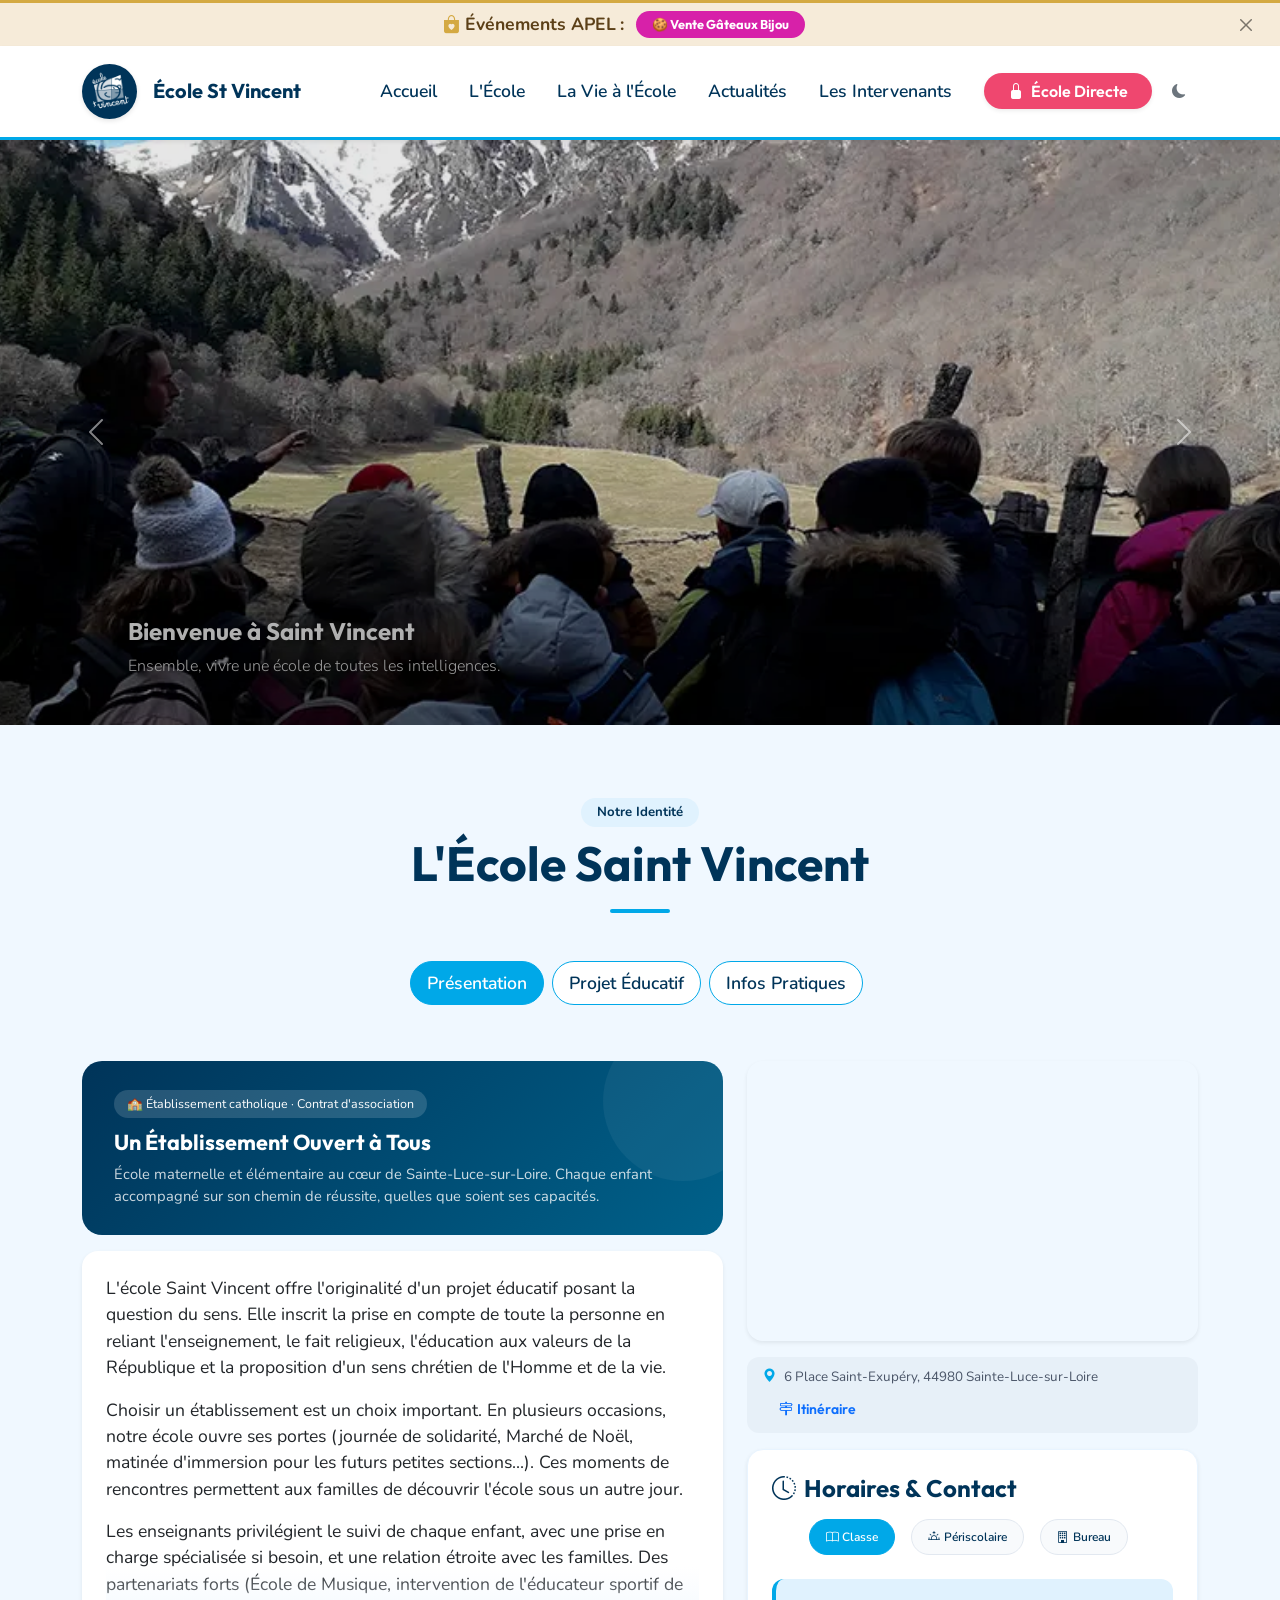
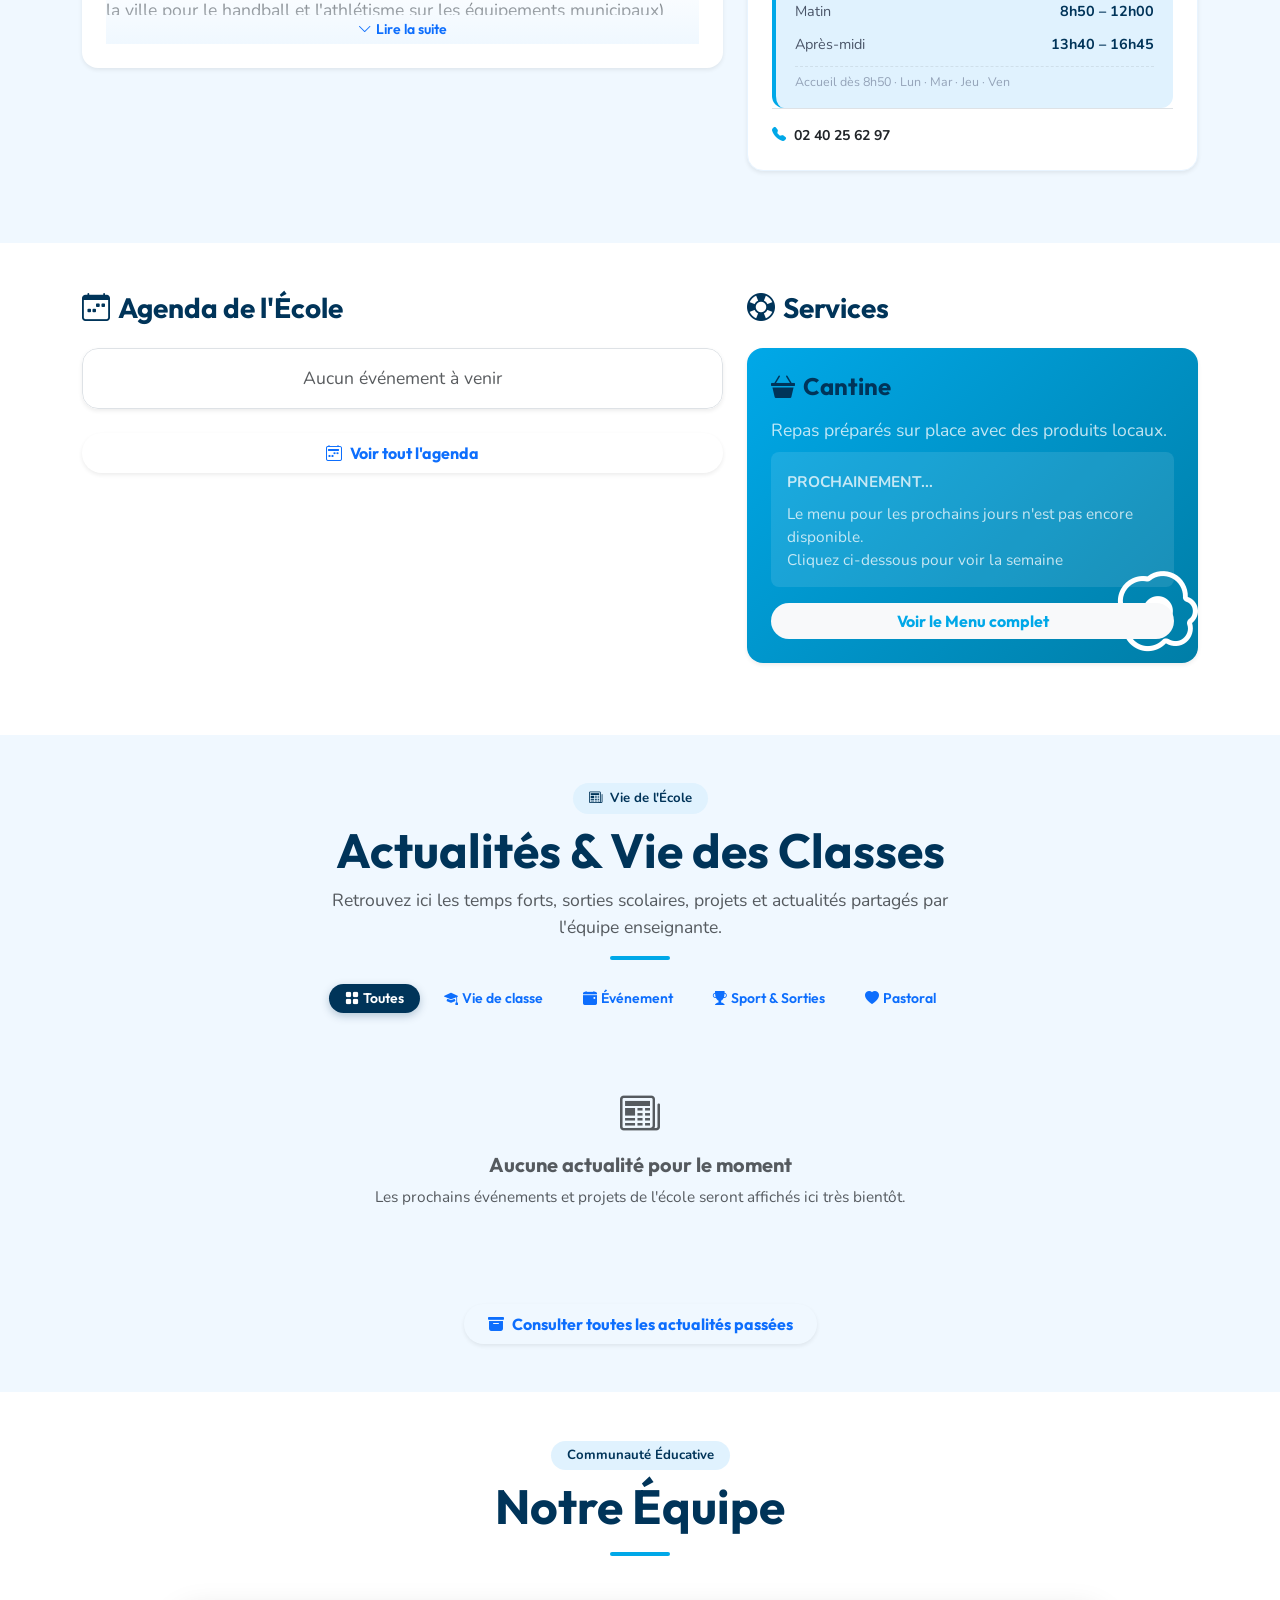
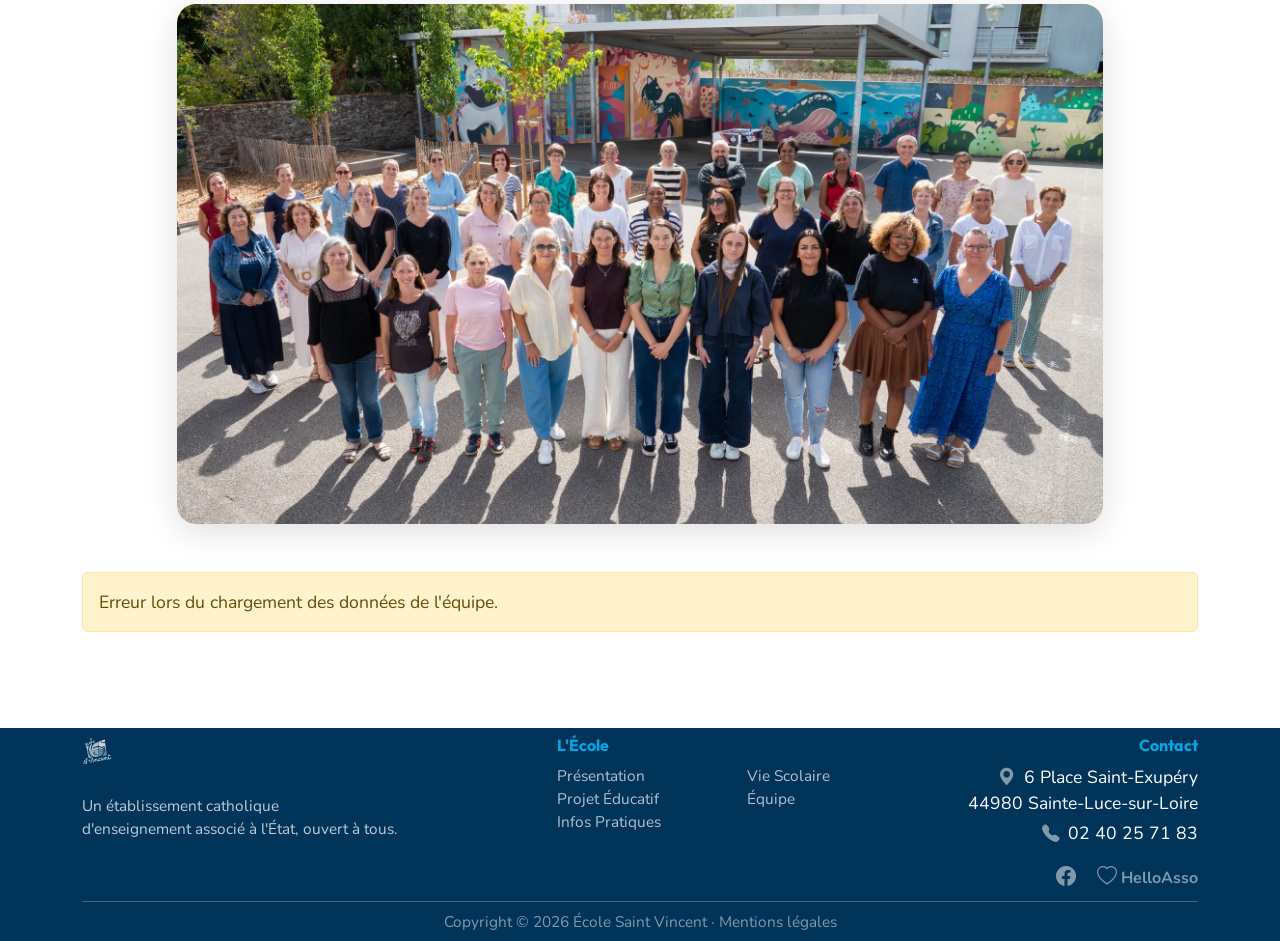
==== commit dab30f0c: "feat: redesign new article notification toast and update stylesheet versioning" ====
--- a/index.html
+++ b/index.html
@@ -23,7 +23,7 @@
     <!-- Google Material Icons -->
     <link href="https://fonts.googleapis.com/icon?family=Material+Icons" rel="stylesheet">
     <!-- Custom CSS -->
-    <link href="assets/css/style.css?v=8" rel="stylesheet">
+    <link href="assets/css/style.css?v=9" rel="stylesheet">
     <link rel="icon" href="assets/images/favicon.png" type="image/png">
 
     <!-- Google tag (gtag.js) -->
@@ -1332,7 +1332,7 @@
             </div>
         </div>
     </div>
-    
+
     <script>
         document.addEventListener('DOMContentLoaded', () => {
             const form = document.getElementById('contactFormGlobal');
@@ -1524,12 +1524,15 @@
         </div>
 
         <!-- Lightbox Agrandissement Photo (Plein écran parents) -->
-        <div class="modal fade" id="imageLightboxModal" tabindex="-1" aria-hidden="true" style="z-index: 1065; background: rgba(15,23,42,0.85); backdrop-filter: blur(4px);">
+        <div class="modal fade" id="imageLightboxModal" tabindex="-1" aria-hidden="true"
+            style="z-index: 1065; background: rgba(15,23,42,0.85); backdrop-filter: blur(4px);">
             <div class="modal-dialog modal-dialog-centered modal-xl">
                 <div class="modal-content bg-transparent border-0 shadow-none text-center position-relative">
-                    <button type="button" class="btn btn-close btn-close-white position-absolute top-0 end-0 m-3 shadow" style="z-index: 10;" data-bs-dismiss="modal" aria-label="Fermer"></button>
+                    <button type="button" class="btn btn-close btn-close-white position-absolute top-0 end-0 m-3 shadow"
+                        style="z-index: 10;" data-bs-dismiss="modal" aria-label="Fermer"></button>
                     <div class="p-2">
-                        <img id="lightboxImage" src="" alt="Photo agrandie" class="img-fluid rounded-4 shadow-lg" style="max-height: 85vh; max-width: 95vw; object-fit: contain;">
+                        <img id="lightboxImage" src="" alt="Photo agrandie" class="img-fluid rounded-4 shadow-lg"
+                            style="max-height: 85vh; max-width: 95vw; object-fit: contain;">
                         <div id="lightboxCaption" class="text-white mt-2 small opacity-90 fw-bold"></div>
                     </div>
                 </div>
--- a/assets/css/style.css
+++ b/assets/css/style.css
@@ -21,6 +21,15 @@
     /* Mint */
 
     --color-bg-light: #F0F8FF;
+}
+
+/* Empêche le débordement horizontal (AOS fade-left/right) qui décale les éléments fixed sur mobile */
+html {
+    overflow-x: hidden;
+}
+
+body {
+    overflow-x: clip;
 }
 
 body {
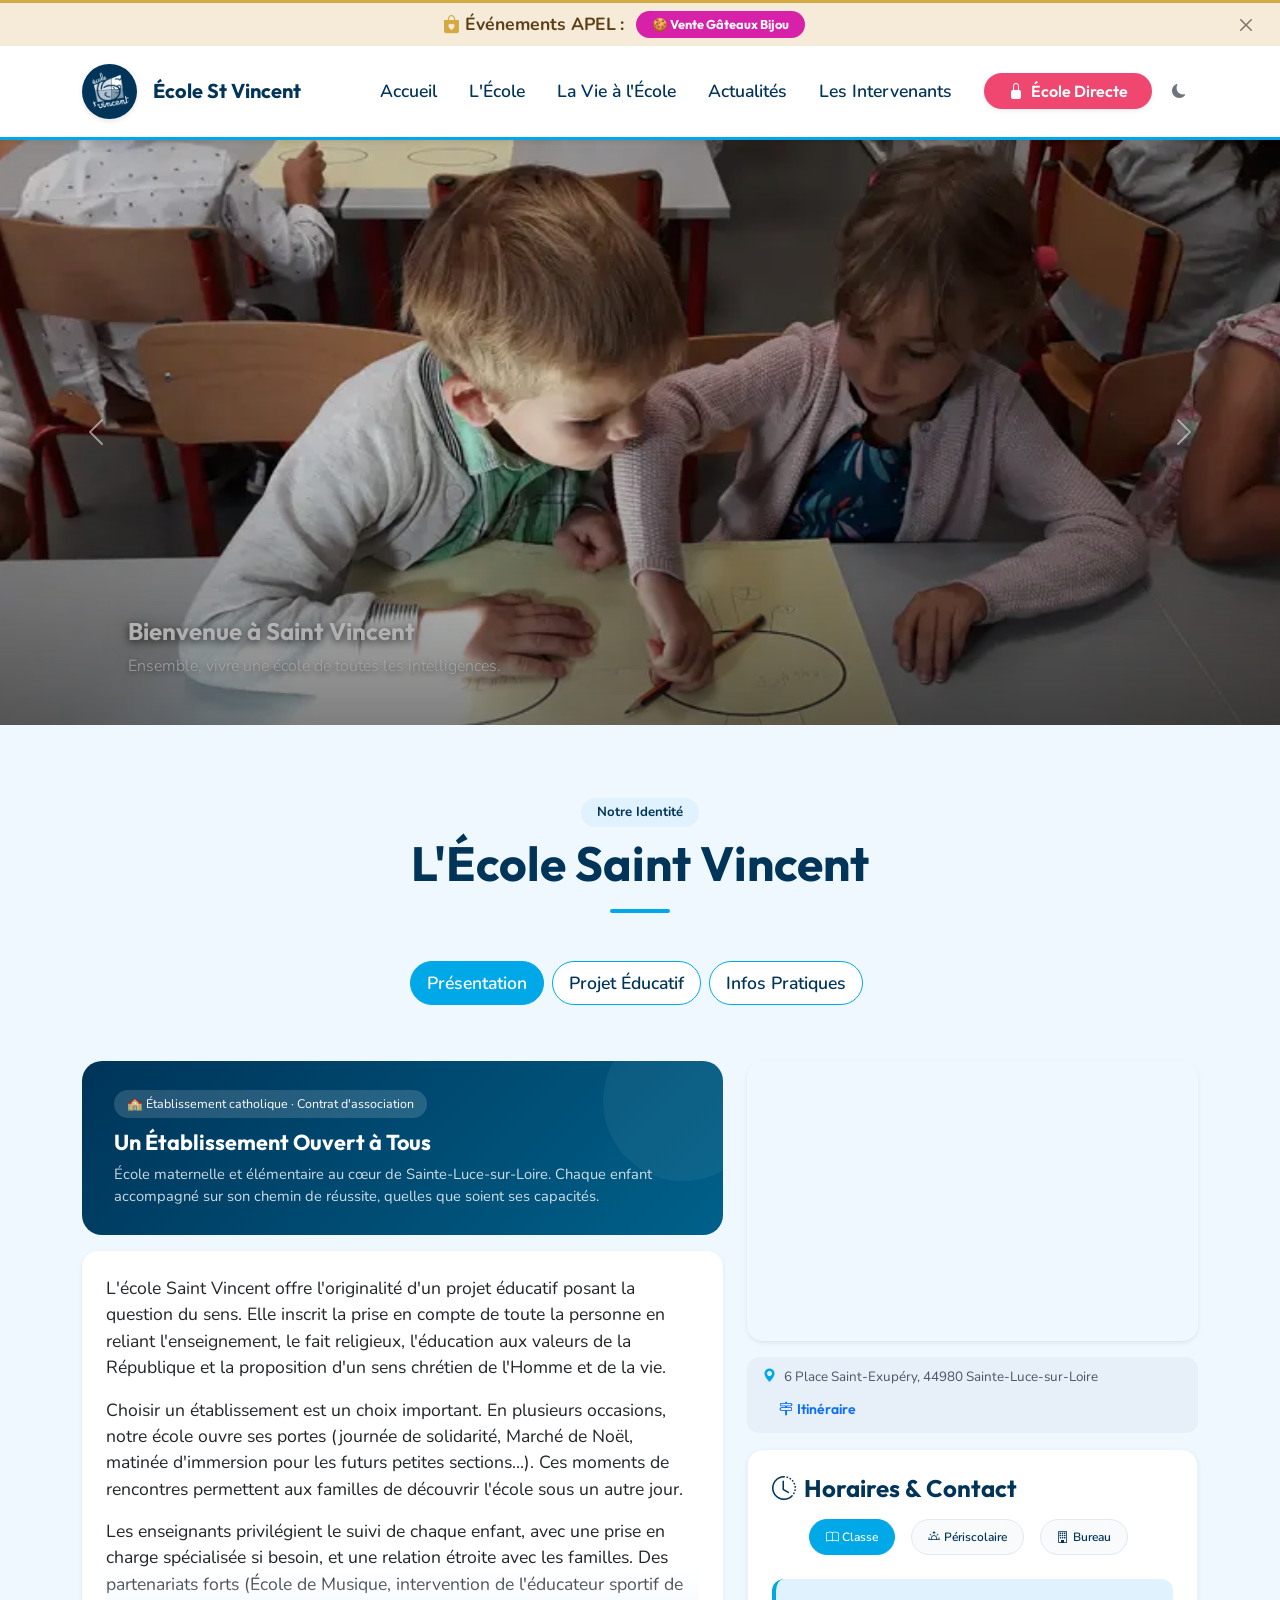
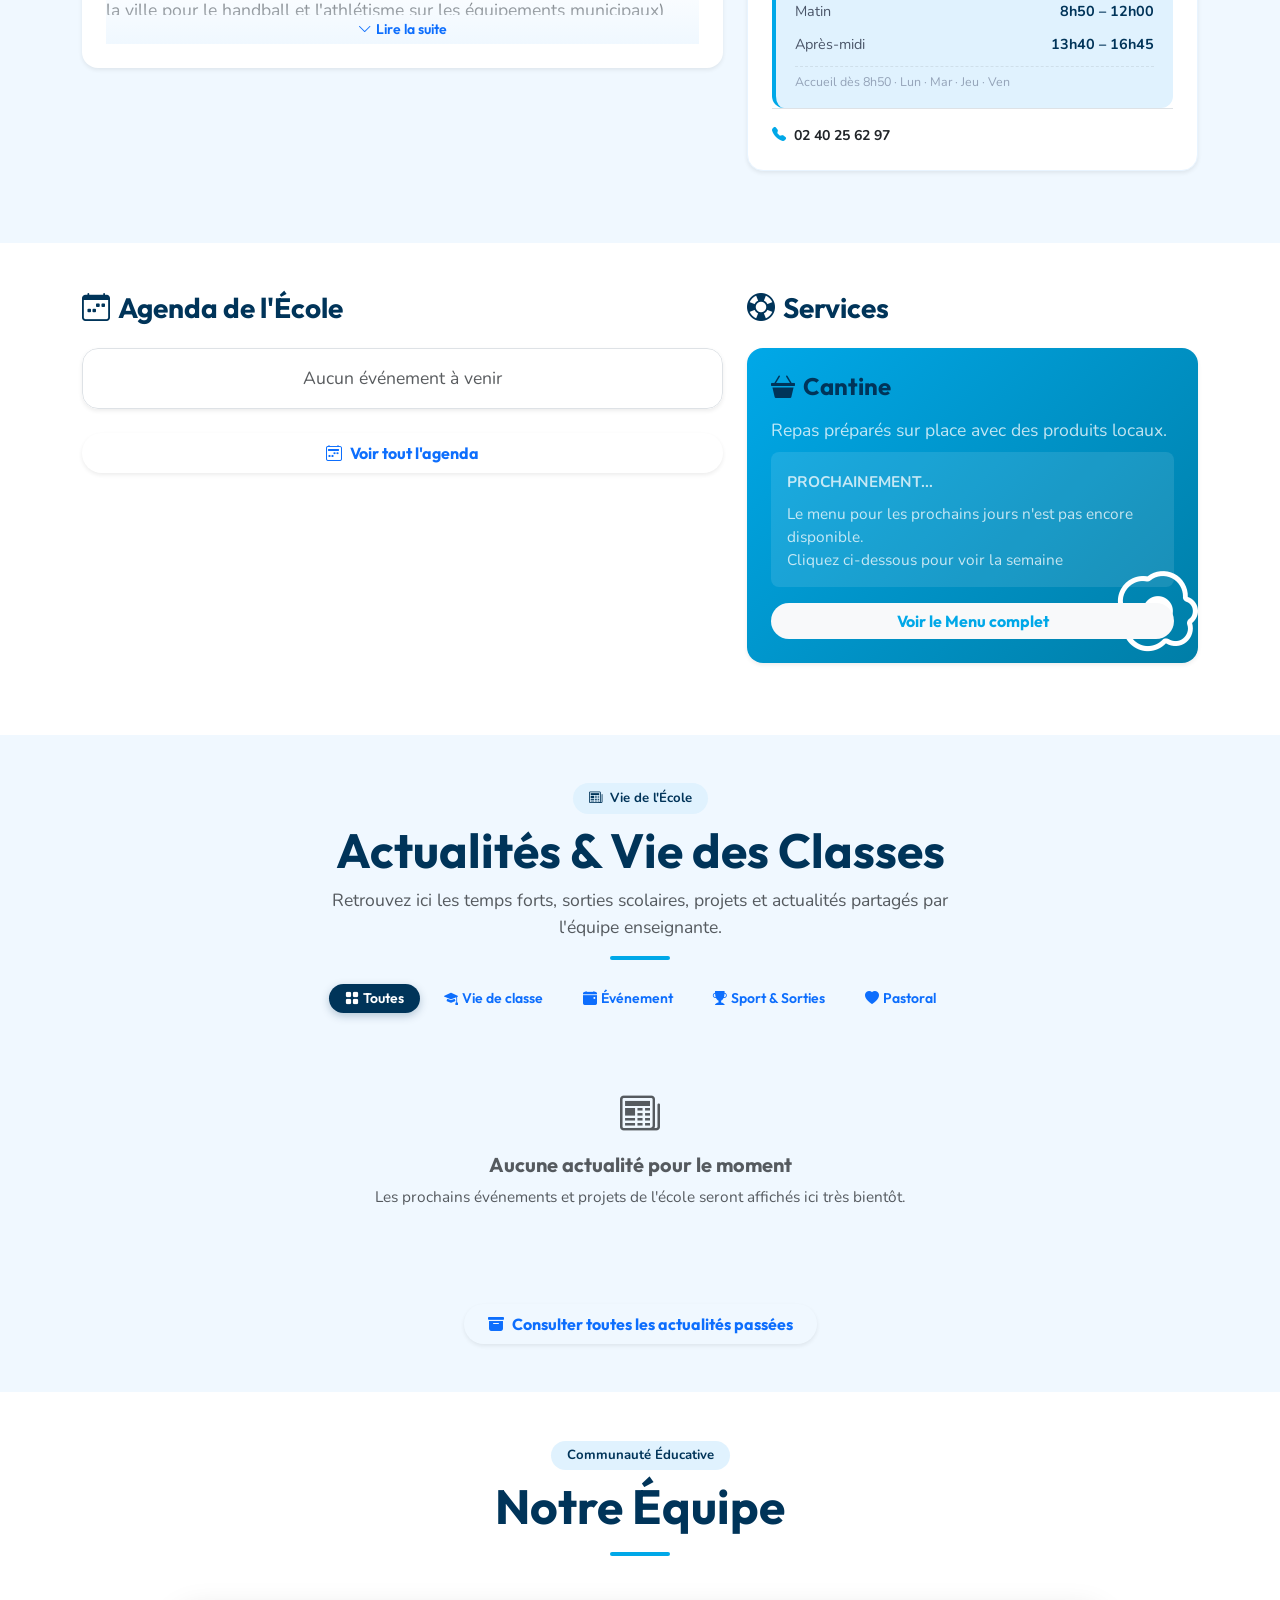
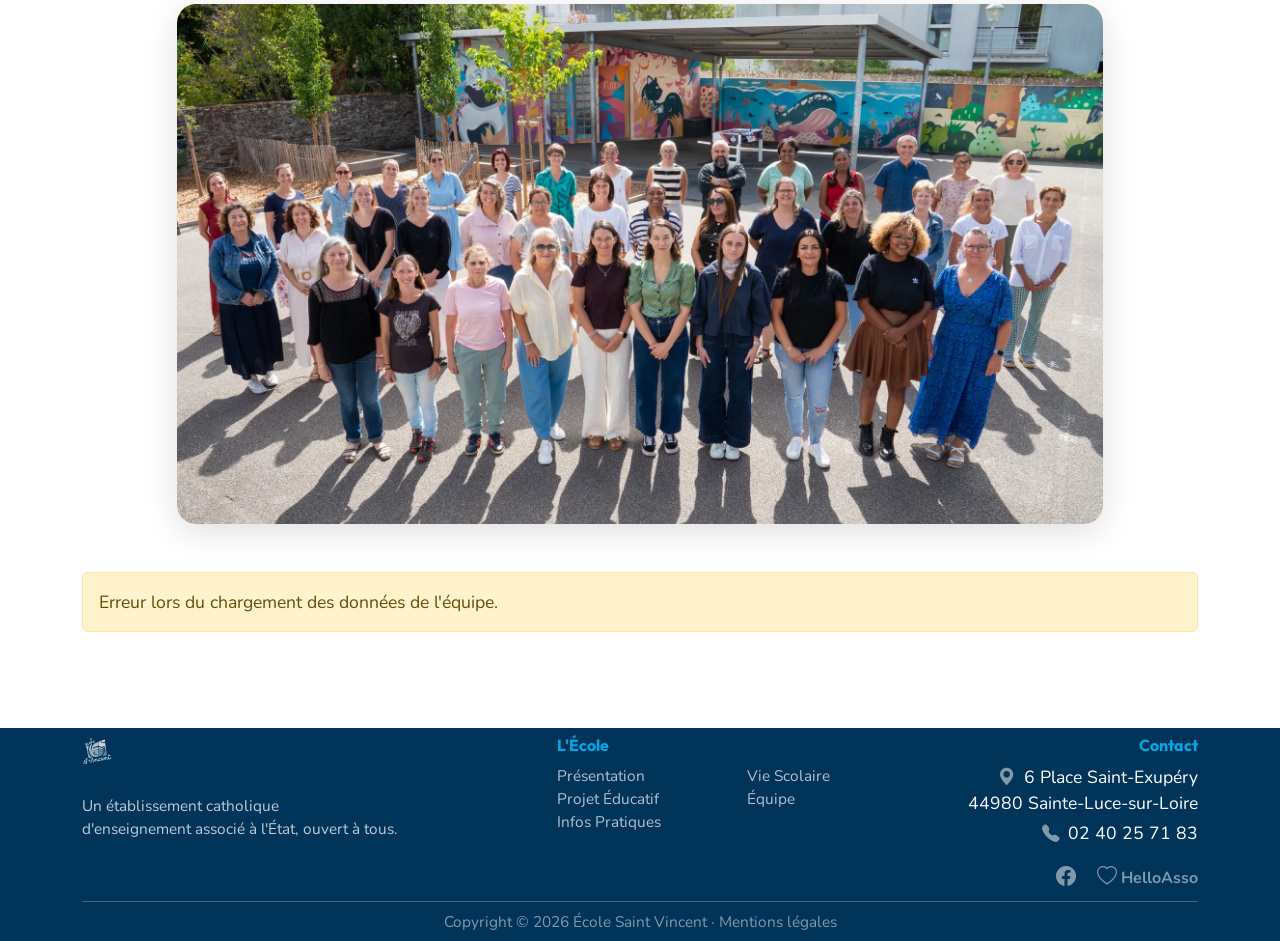
==== commit c0dcc76a: "feat: improve CSV loading resilience with local fallbacks and enhance rich text formatting for artic" ====
--- a/index.html
+++ b/index.html
@@ -23,7 +23,7 @@
     <!-- Google Material Icons -->
     <link href="https://fonts.googleapis.com/icon?family=Material+Icons" rel="stylesheet">
     <!-- Custom CSS -->
-    <link href="assets/css/style.css?v=9" rel="stylesheet">
+    <link href="assets/css/style.css?v=10" rel="stylesheet">
     <link rel="icon" href="assets/images/favicon.png" type="image/png">
 
     <!-- Google tag (gtag.js) -->
@@ -93,7 +93,7 @@
     <!-- Pour afficher/masquer ou modifier les événements,           -->
     <!-- éditer UNIQUEMENT ce fichier : assets/js/events-config.js   -->
     <!-- ============================================================ -->
-    <script src="assets/js/events-config.js"></script>
+    <script src="assets/js/events-config.js?v=4"></script>
     <div id="banners-container"></div>
 
     <!-- Navigation -->
@@ -1389,12 +1389,12 @@
     -->
 
     <!-- Custom Scripts -->
-    <script src="assets/js/csv-loader.js"></script>
-    <script src="assets/js/cantine.js"></script>
-    <script src="assets/js/actus.js"></script>
-    <script src="assets/js/agenda.js"></script>
-    <script src="assets/js/tarifs.js"></script>
-    <script src="assets/js/carousel.js"></script>
+    <script src="assets/js/csv-loader.js?v=4"></script>
+    <script src="assets/js/cantine.js?v=4"></script>
+    <script src="assets/js/actus.js?v=9"></script>
+    <script src="assets/js/agenda.js?v=4"></script>
+    <script src="assets/js/tarifs.js?v=4"></script>
+    <script src="assets/js/carousel.js?v=2"></script>
     <script src="assets/js/team.js?v=4"></script>
     <!-- Theme Manager -->
     <script src="assets/js/theme.js"></script>
--- a/assets/css/style.css
+++ b/assets/css/style.css
@@ -1470,6 +1470,54 @@
     margin: 1.2rem 0;
 }
 
+/* Contient les images flottantes (évite qu'elles débordent en bas de la fenêtre) */
+.article-rich-text::after {
+    content: "";
+    display: block;
+    clear: both;
+}
+
+/* Alignement du texte (classes générées par Quill) */
+.article-rich-text .ql-align-center {
+    text-align: center;
+}
+
+.article-rich-text .ql-align-right {
+    text-align: right;
+}
+
+.article-rich-text .ql-align-justify {
+    text-align: justify;
+}
+
+/* Taille et retrait (si tu les ajoutes à la barre d'outils) */
+.article-rich-text .ql-size-small {
+    font-size: .85em;
+}
+
+.article-rich-text .ql-size-large {
+    font-size: 1.3em;
+}
+
+.article-rich-text .ql-indent-1 {
+    padding-left: 3em;
+}
+
+.article-rich-text .ql-indent-2 {
+    padding-left: 6em;
+}
+
+/* Mobile : plus d'habillage de texte, image pleine largeur et centrée */
+@media (max-width: 576px) {
+    .article-rich-text img {
+        float: none !important;
+        display: block !important;
+        margin: 1rem auto !important;
+        max-width: 100% !important;
+        height: auto !important;
+    }
+}
+
 /* --- Correction définitive et compacte de la modale des actualités --- */
 #newsArticleModal .modal-body {
     padding: 1.25rem 1.5rem !important;
@@ -1509,6 +1557,18 @@
     }
 }
 
+.article-rich-text .ql-align-center {
+    text-align: center;
+}
+
+.article-rich-text .ql-align-right {
+    text-align: right;
+}
+
+.article-rich-text .ql-align-justify {
+    text-align: justify;
+}
+
 /* Dark mode for News */
 [data-theme="dark"] .news-card,
 [data-theme="dark"] .news-hero-card {
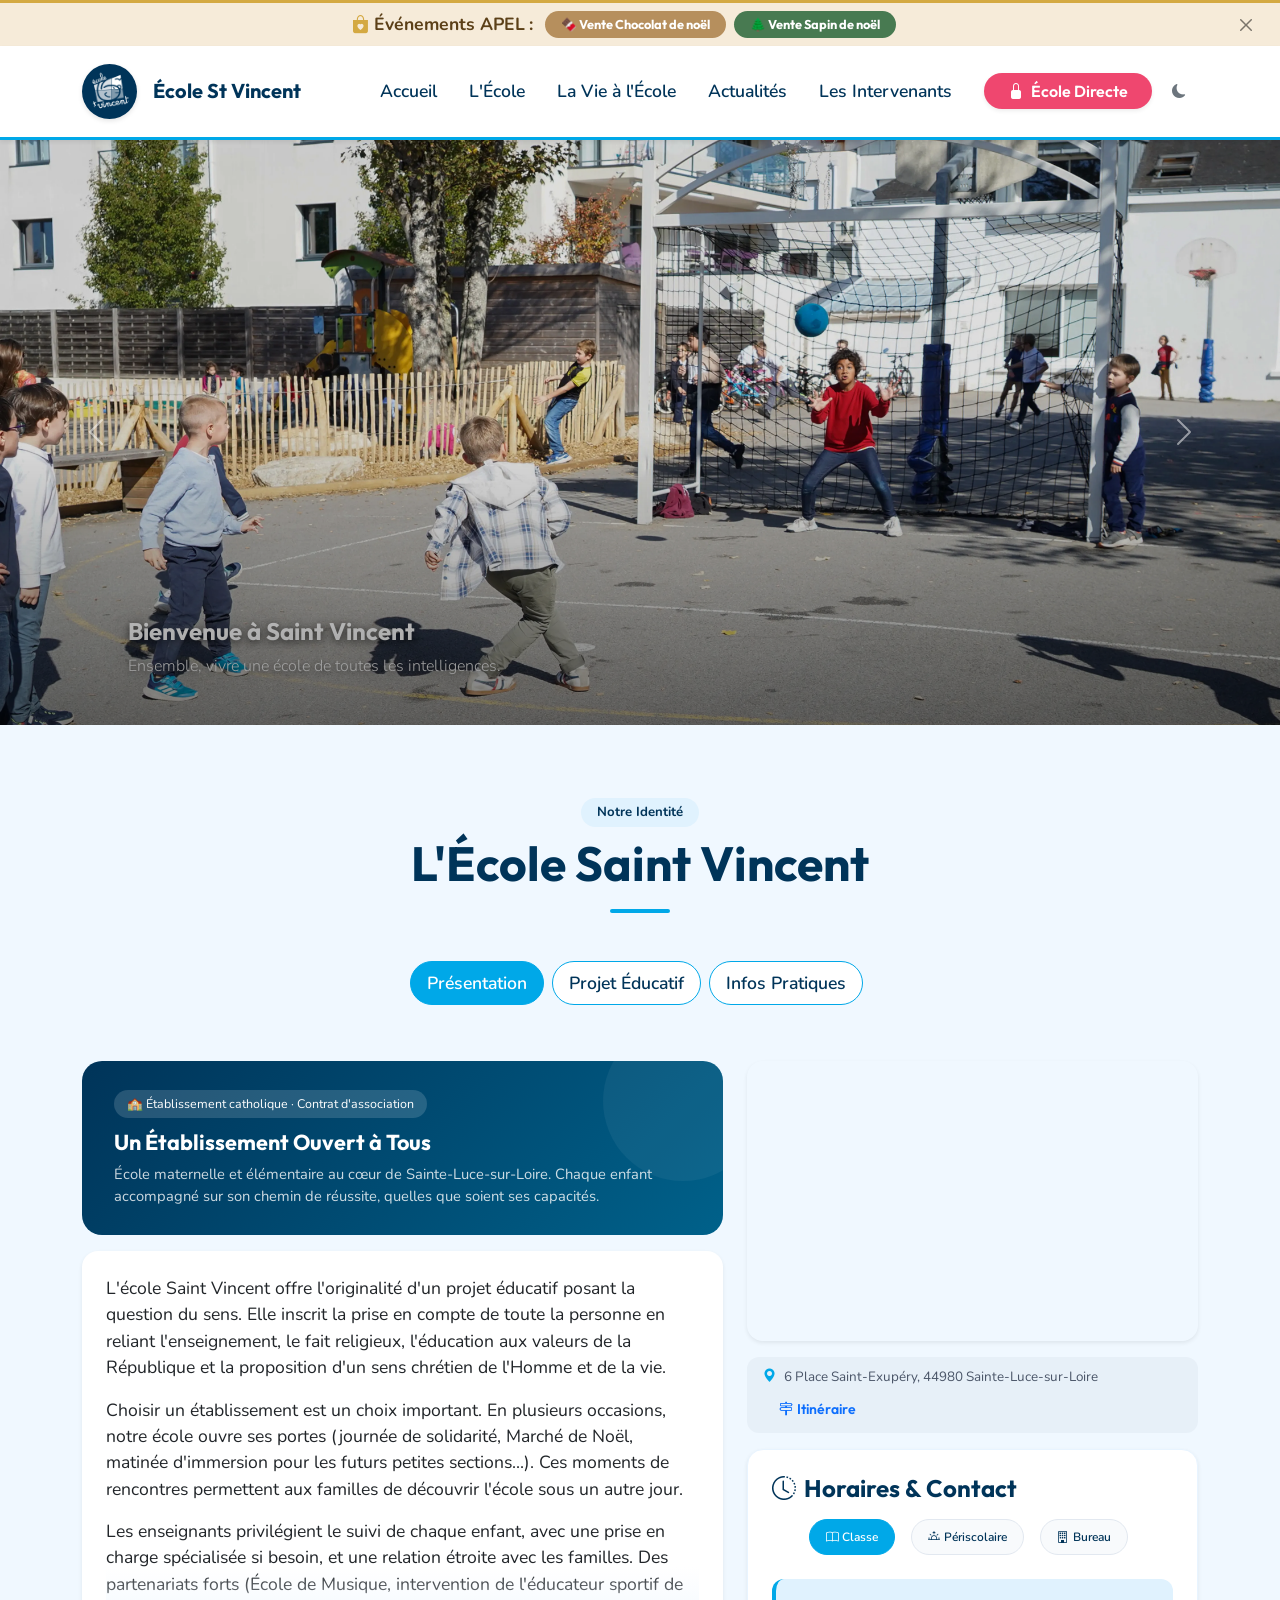
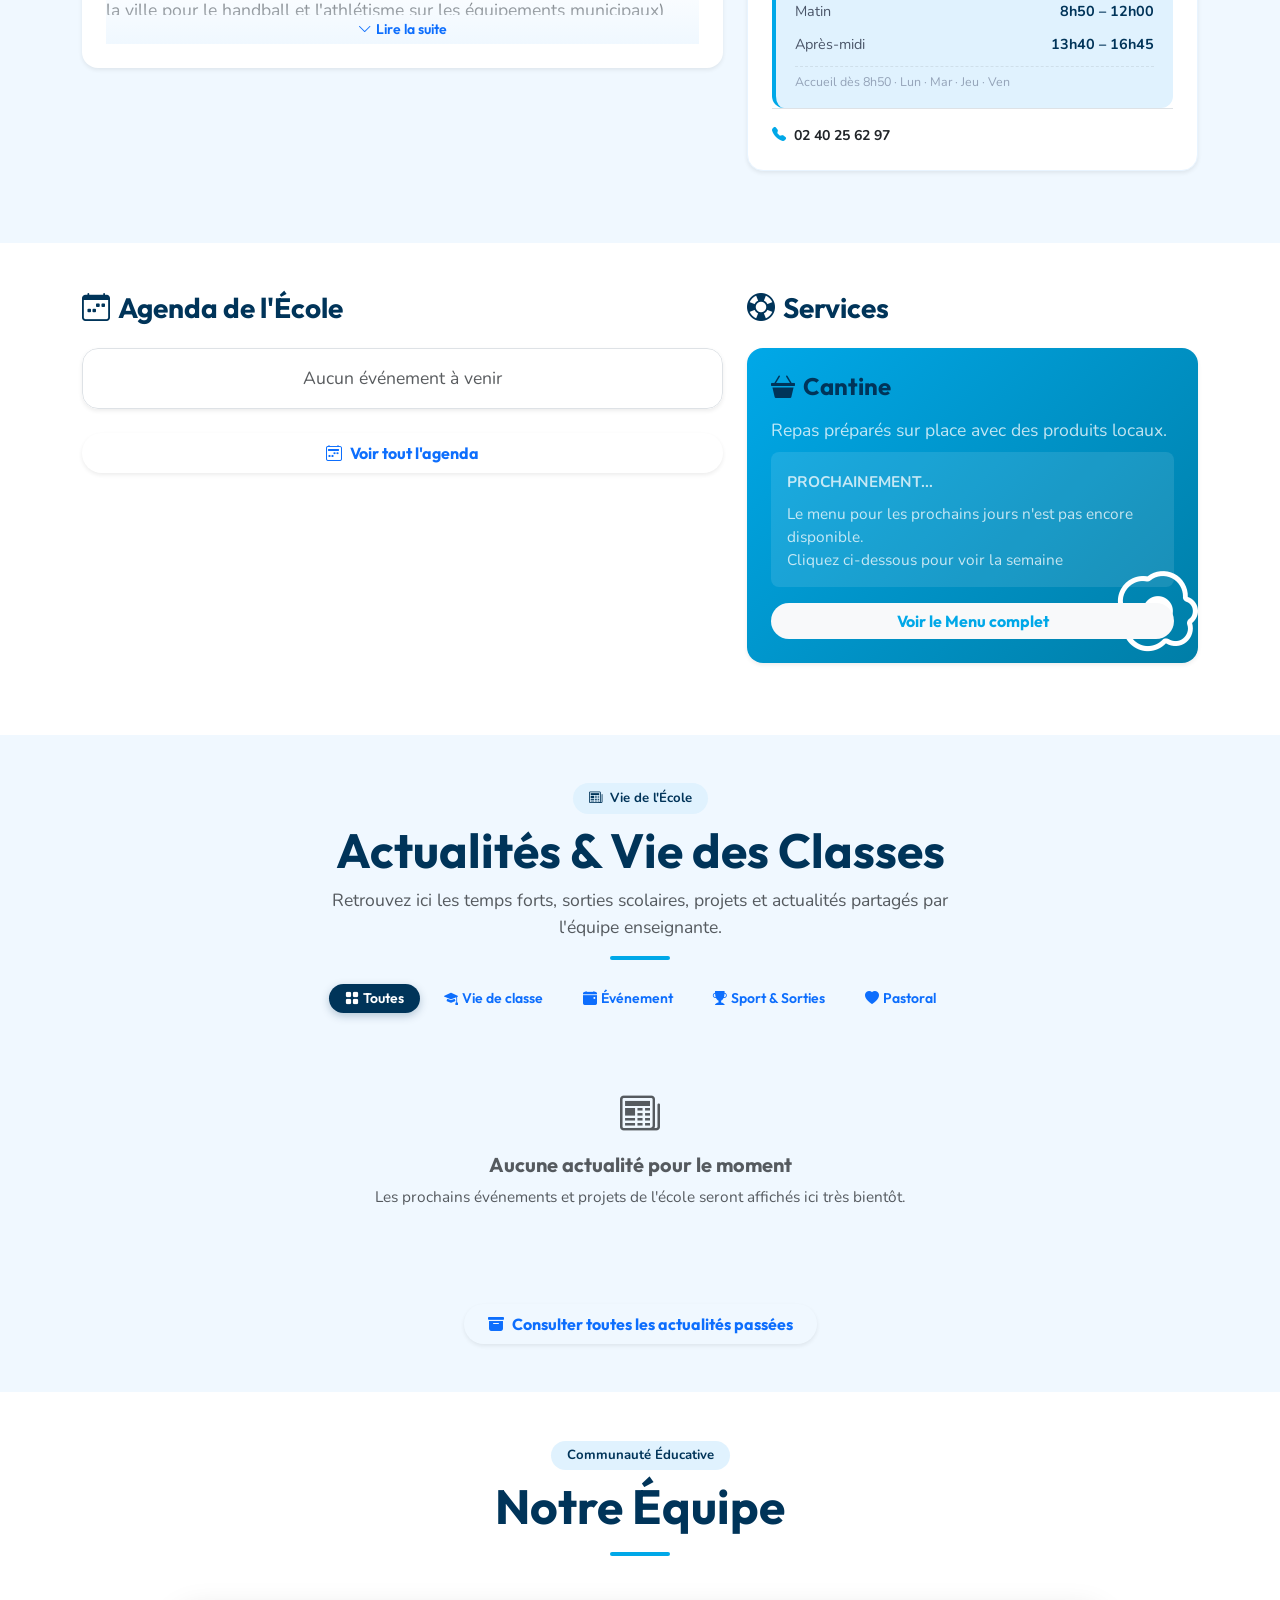
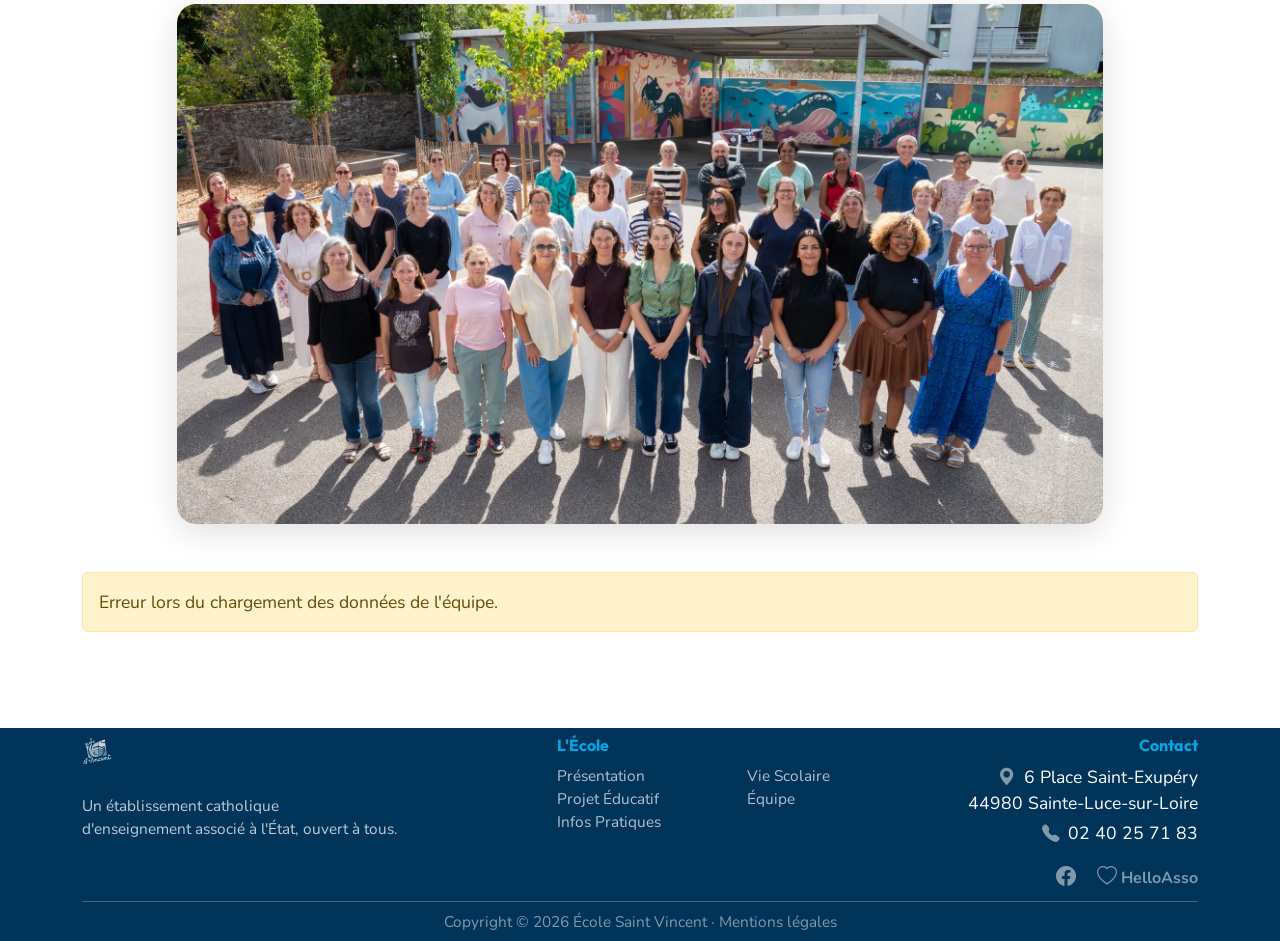
==== commit b5af3c4d: "refactor: restrict article thumbnails and media to images, remove video upload and external link fea" ====
--- a/index.html
+++ b/index.html
@@ -1391,7 +1391,7 @@
     <!-- Custom Scripts -->
     <script src="assets/js/csv-loader.js?v=4"></script>
     <script src="assets/js/cantine.js?v=4"></script>
-    <script src="assets/js/actus.js?v=9"></script>
+    <script src="assets/js/actus.js?v=10"></script>
     <script src="assets/js/agenda.js?v=4"></script>
     <script src="assets/js/tarifs.js?v=4"></script>
     <script src="assets/js/carousel.js?v=2"></script>
@@ -1514,10 +1514,6 @@
                     <div class="modal-footer border-0 pt-1 pb-3 px-3 px-md-4 justify-content-between">
                         <button type="button" class="btn btn-outline-secondary rounded-pill px-3 py-1"
                             data-bs-dismiss="modal">Fermer</button>
-                        <a id="modal-article-external-link" href="#" target="_blank" rel="noopener"
-                            class="btn btn-primary rounded-pill px-4 py-1 fw-bold d-none">
-                            En savoir plus <i class="bi bi-box-arrow-up-right ms-1"></i>
-                        </a>
                     </div>
                 </div>
             </div>
--- a/assets/css/style.css
+++ b/assets/css/style.css
@@ -1557,6 +1557,16 @@
     }
 }
 
+@media (max-width: 576px) {
+  .article-rich-text .ql-video,
+  .article-rich-text iframe { 
+    aspect-ratio: 16 / 9; 
+    width: 100%;
+    max-height: 260px;
+    border-radius: 12px;
+  }
+}
+
 .article-rich-text .ql-align-center {
     text-align: center;
 }
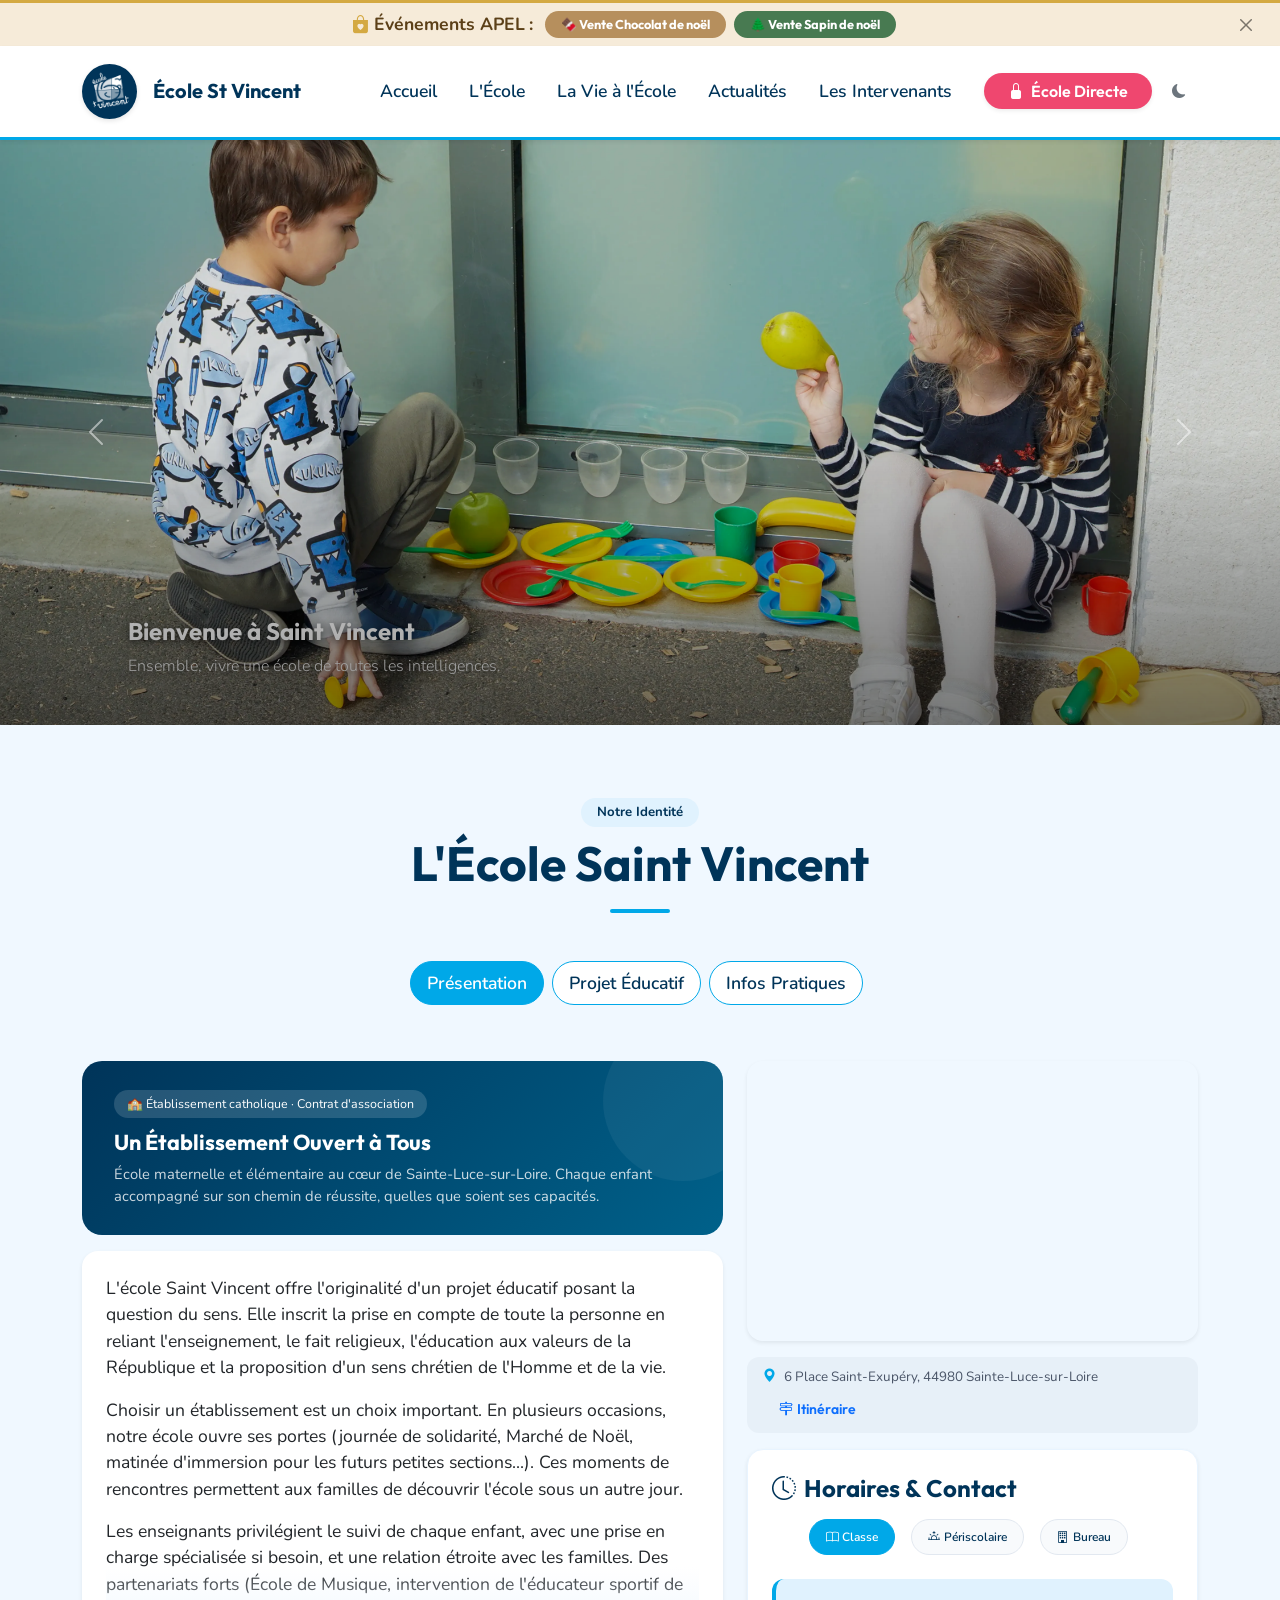
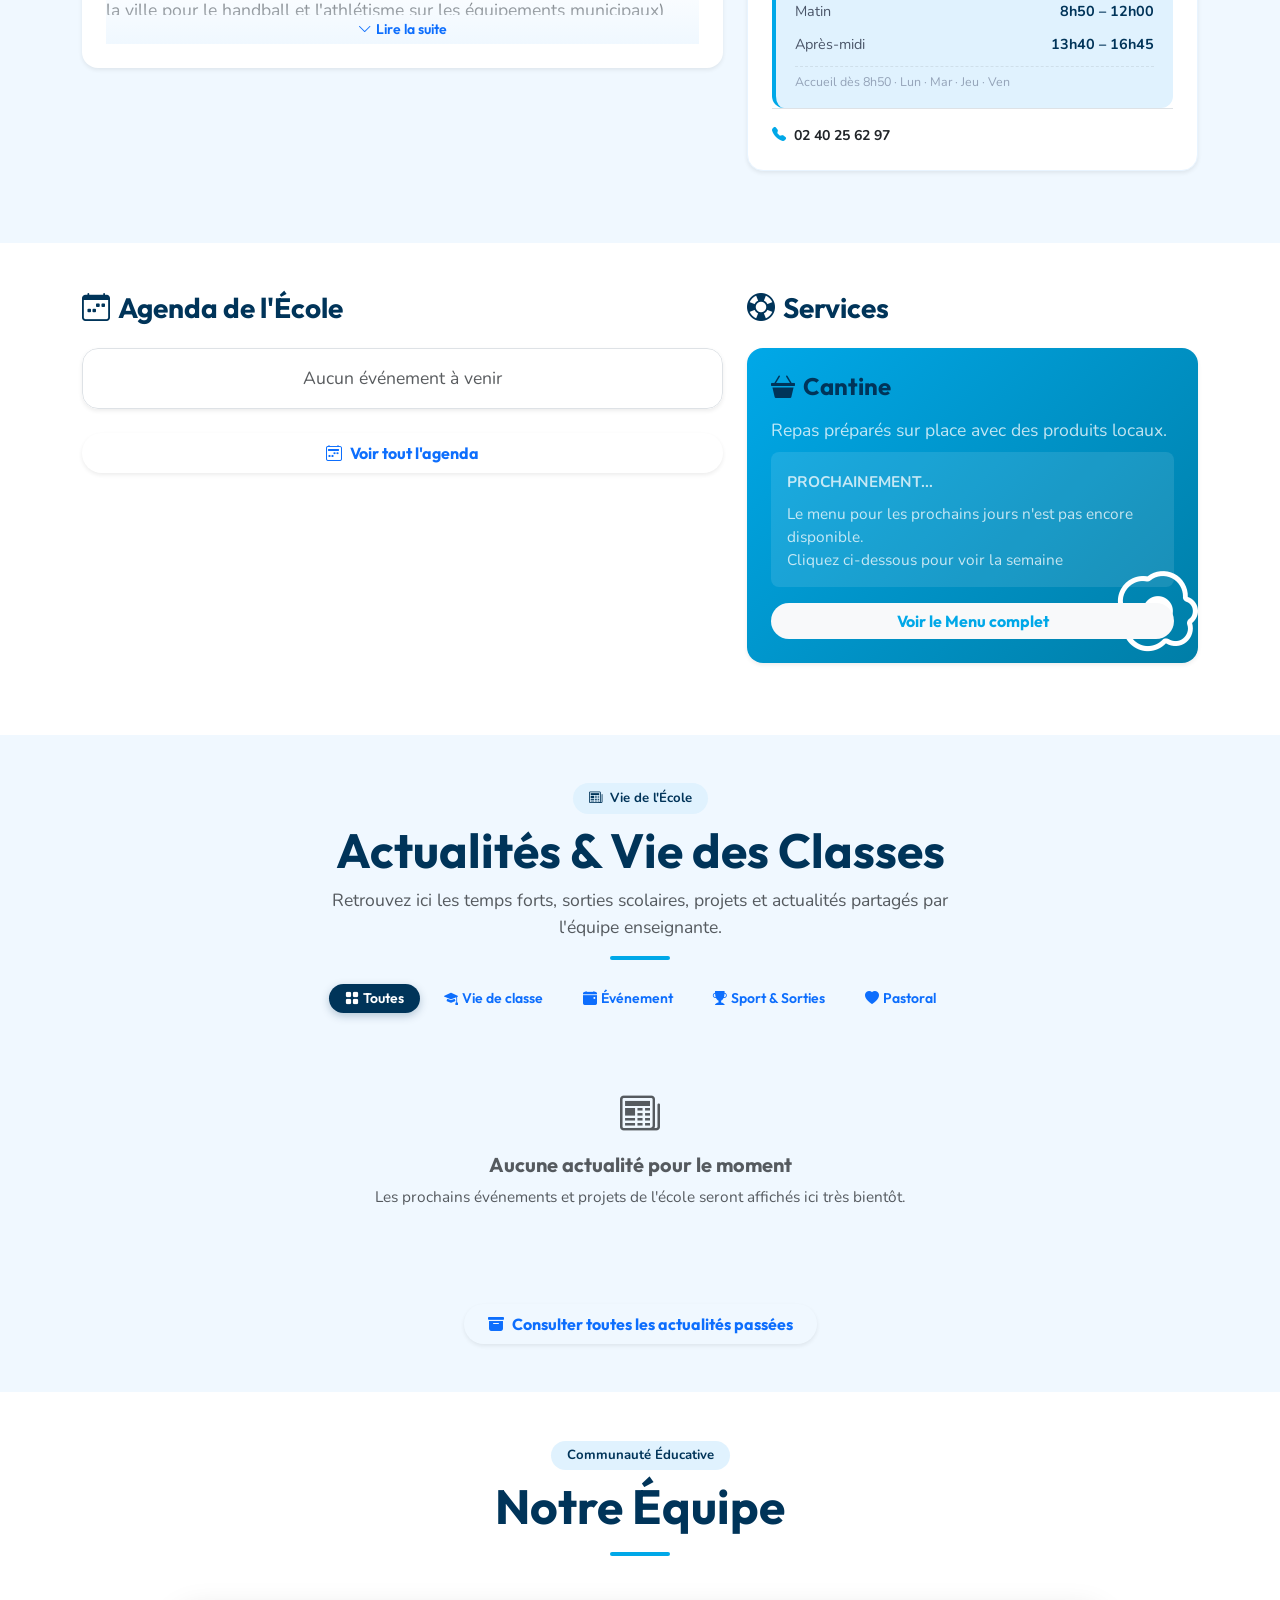
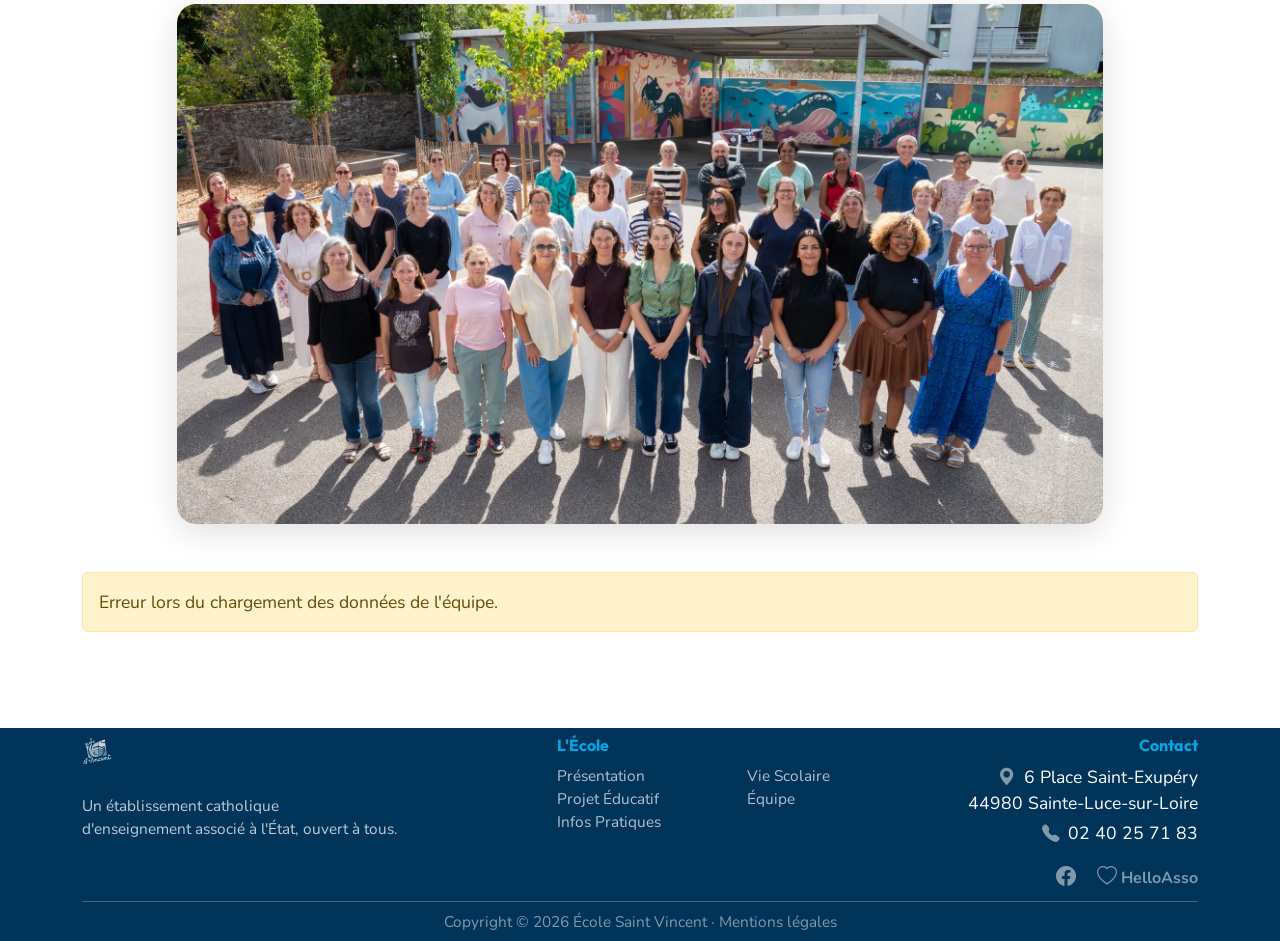
==== commit c03cf1de: "fix: update asset version queries and modal author badge styling in index.html" ====
--- a/index.html
+++ b/index.html
@@ -23,7 +23,7 @@
     <!-- Google Material Icons -->
     <link href="https://fonts.googleapis.com/icon?family=Material+Icons" rel="stylesheet">
     <!-- Custom CSS -->
-    <link href="assets/css/style.css?v=10" rel="stylesheet">
+    <link href="assets/css/style.css?v=11" rel="stylesheet">
     <link rel="icon" href="assets/images/favicon.png" type="image/png">
 
     <!-- Google tag (gtag.js) -->
@@ -93,7 +93,7 @@
     <!-- Pour afficher/masquer ou modifier les événements,           -->
     <!-- éditer UNIQUEMENT ce fichier : assets/js/events-config.js   -->
     <!-- ============================================================ -->
-    <script src="assets/js/events-config.js?v=4"></script>
+    <script src="assets/js/events-config.js?v=5"></script>
     <div id="banners-container"></div>
 
     <!-- Navigation -->
@@ -1488,7 +1488,7 @@
                                 class="badge bg-primary rounded-pill px-3 py-1 fw-bold">Actualité</span>
                             <span id="modal-article-date" class="text-muted small"></span>
                             <span id="modal-article-author"
-                                class="badge bg-light text-secondary rounded-pill px-2 py-1 small"></span>
+                                class="badge bg-light text-royal border border-1 rounded-pill px-3 py-1 small fw-semibold"></span>
                         </div>
                         <button type="button" class="btn-close" data-bs-dismiss="modal" aria-label="Fermer"></button>
                     </div>
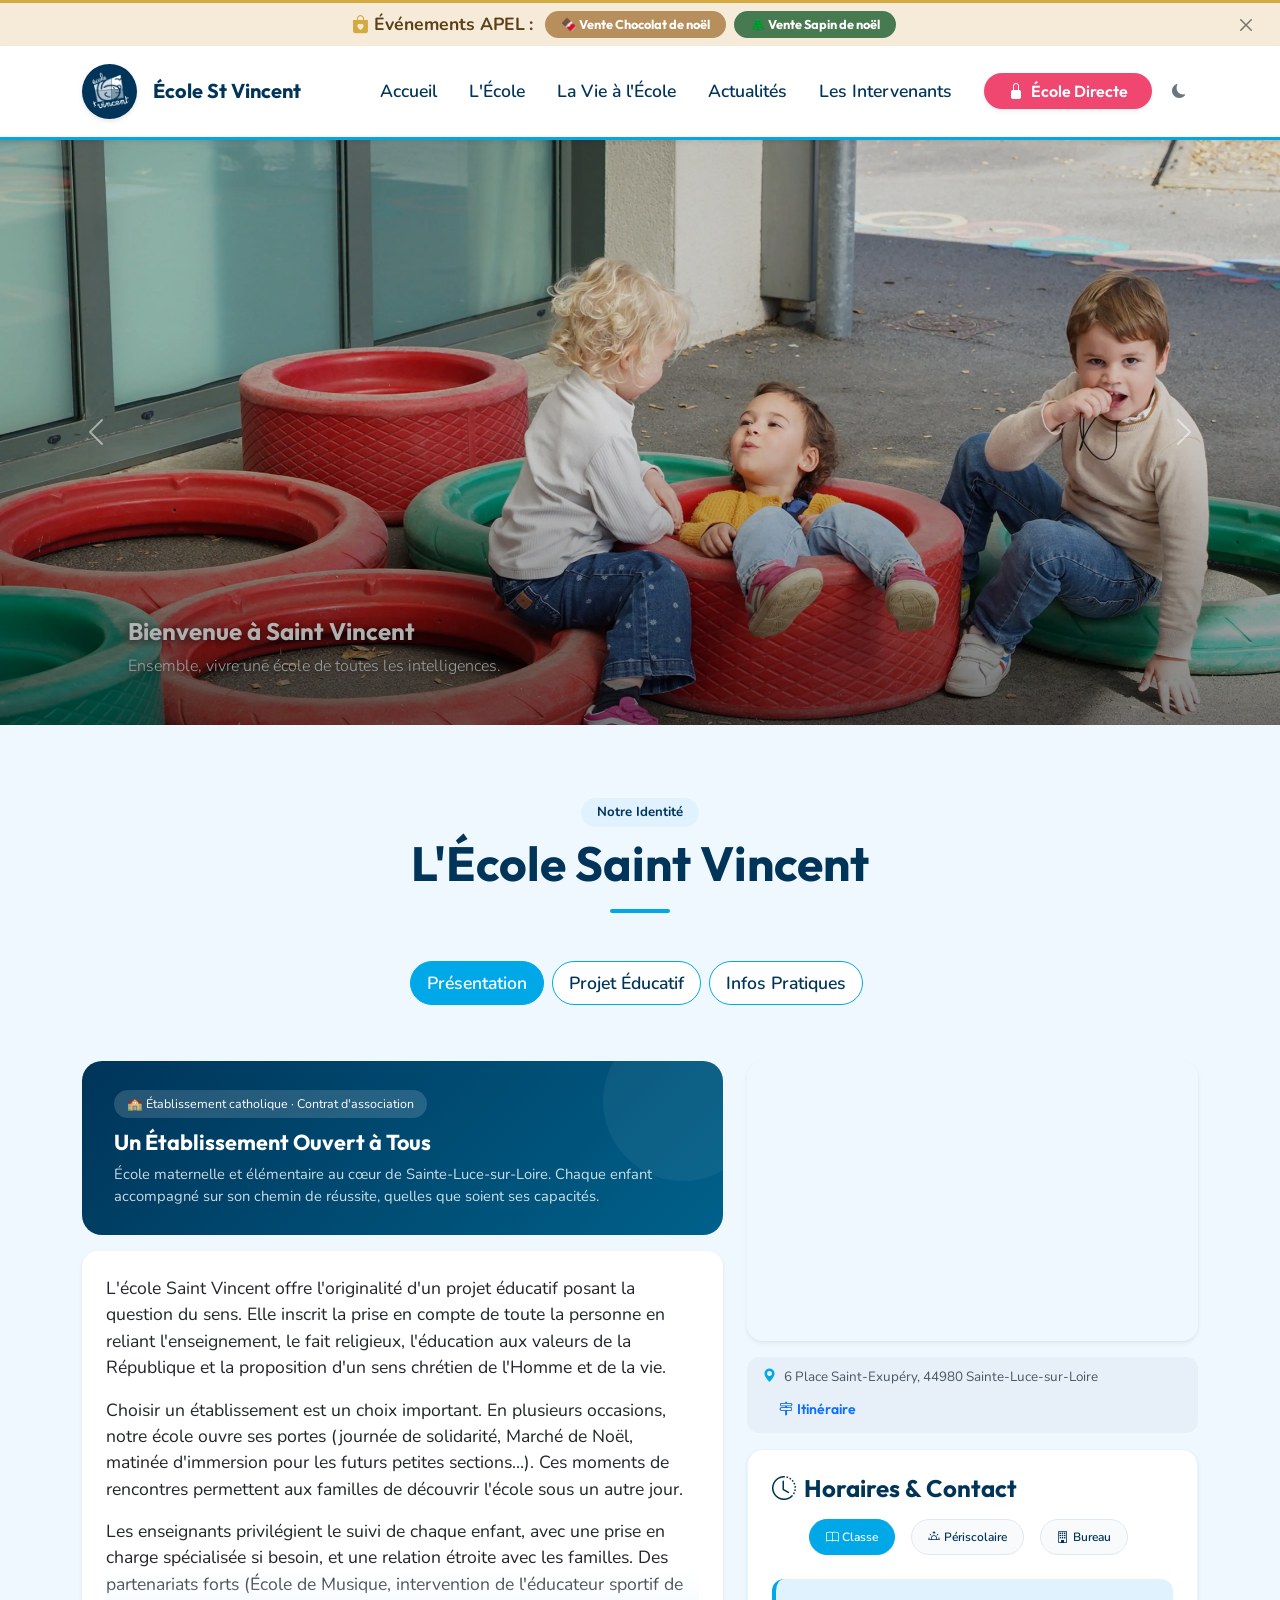
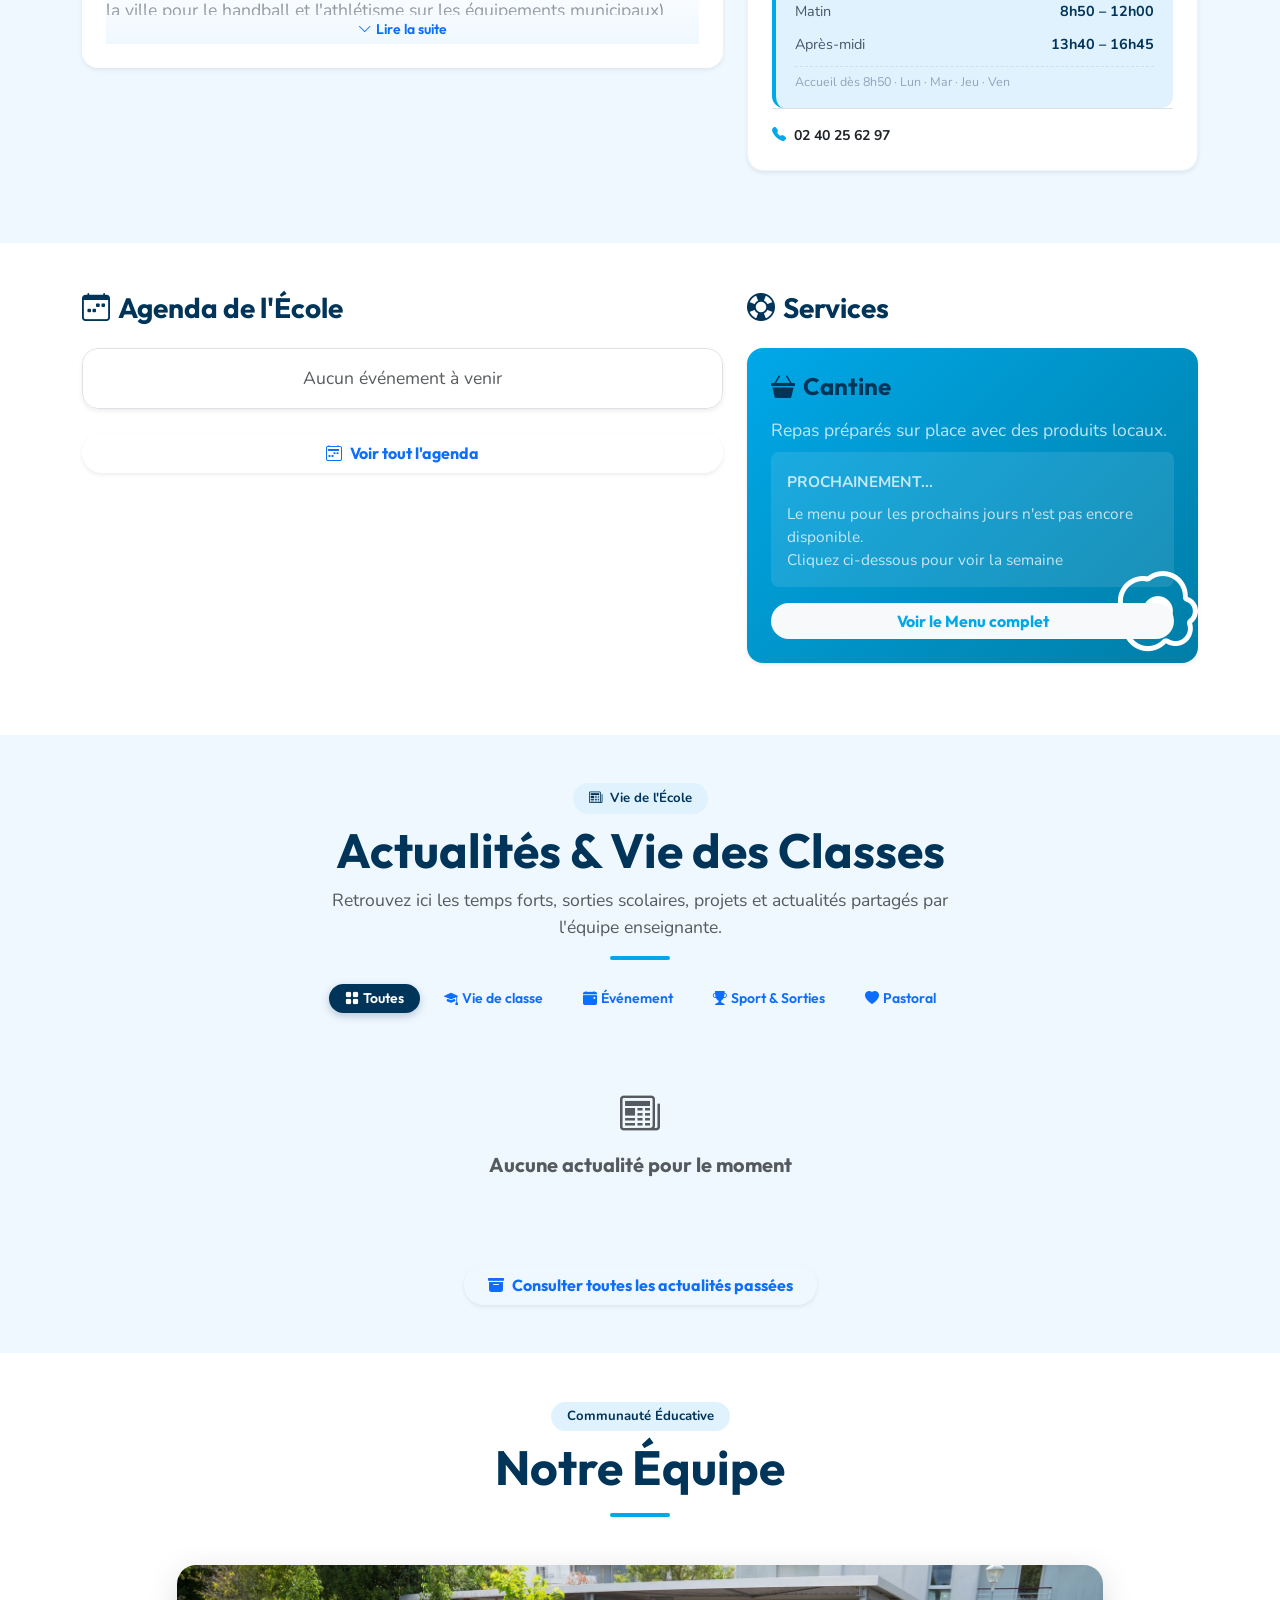
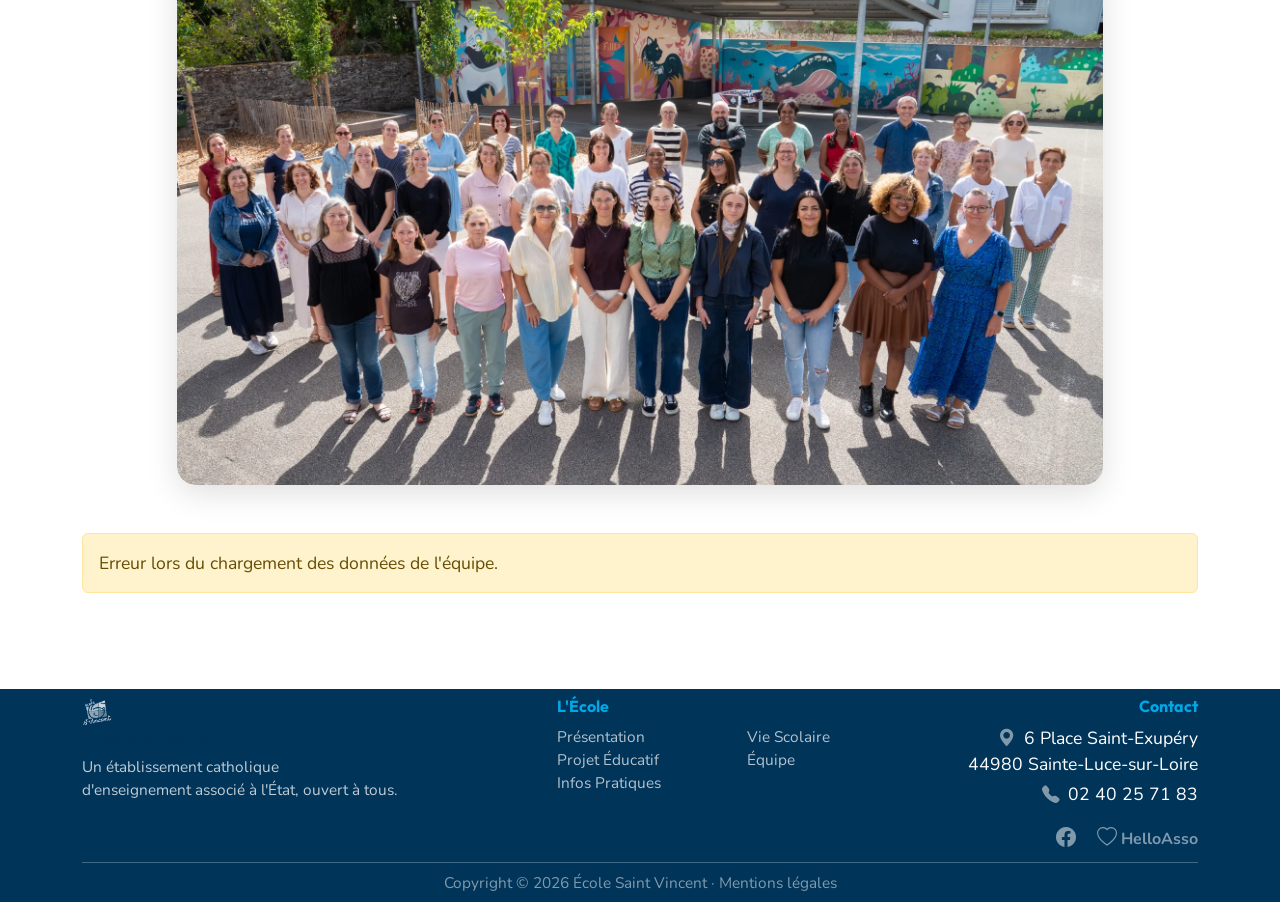
==== commit 364630e5: "feat: update redaction interface and bump asset version numbers" ====
--- a/index.html
+++ b/index.html
@@ -93,7 +93,7 @@
     <!-- Pour afficher/masquer ou modifier les événements,           -->
     <!-- éditer UNIQUEMENT ce fichier : assets/js/events-config.js   -->
     <!-- ============================================================ -->
-    <script src="assets/js/events-config.js?v=5"></script>
+    <script src="assets/js/events-config.js?v=6"></script>
     <div id="banners-container"></div>
 
     <!-- Navigation -->
@@ -1391,7 +1391,7 @@
     <!-- Custom Scripts -->
     <script src="assets/js/csv-loader.js?v=4"></script>
     <script src="assets/js/cantine.js?v=4"></script>
-    <script src="assets/js/actus.js?v=10"></script>
+    <script src="assets/js/actus.js?v=13"></script>
     <script src="assets/js/agenda.js?v=4"></script>
     <script src="assets/js/tarifs.js?v=4"></script>
     <script src="assets/js/carousel.js?v=2"></script>
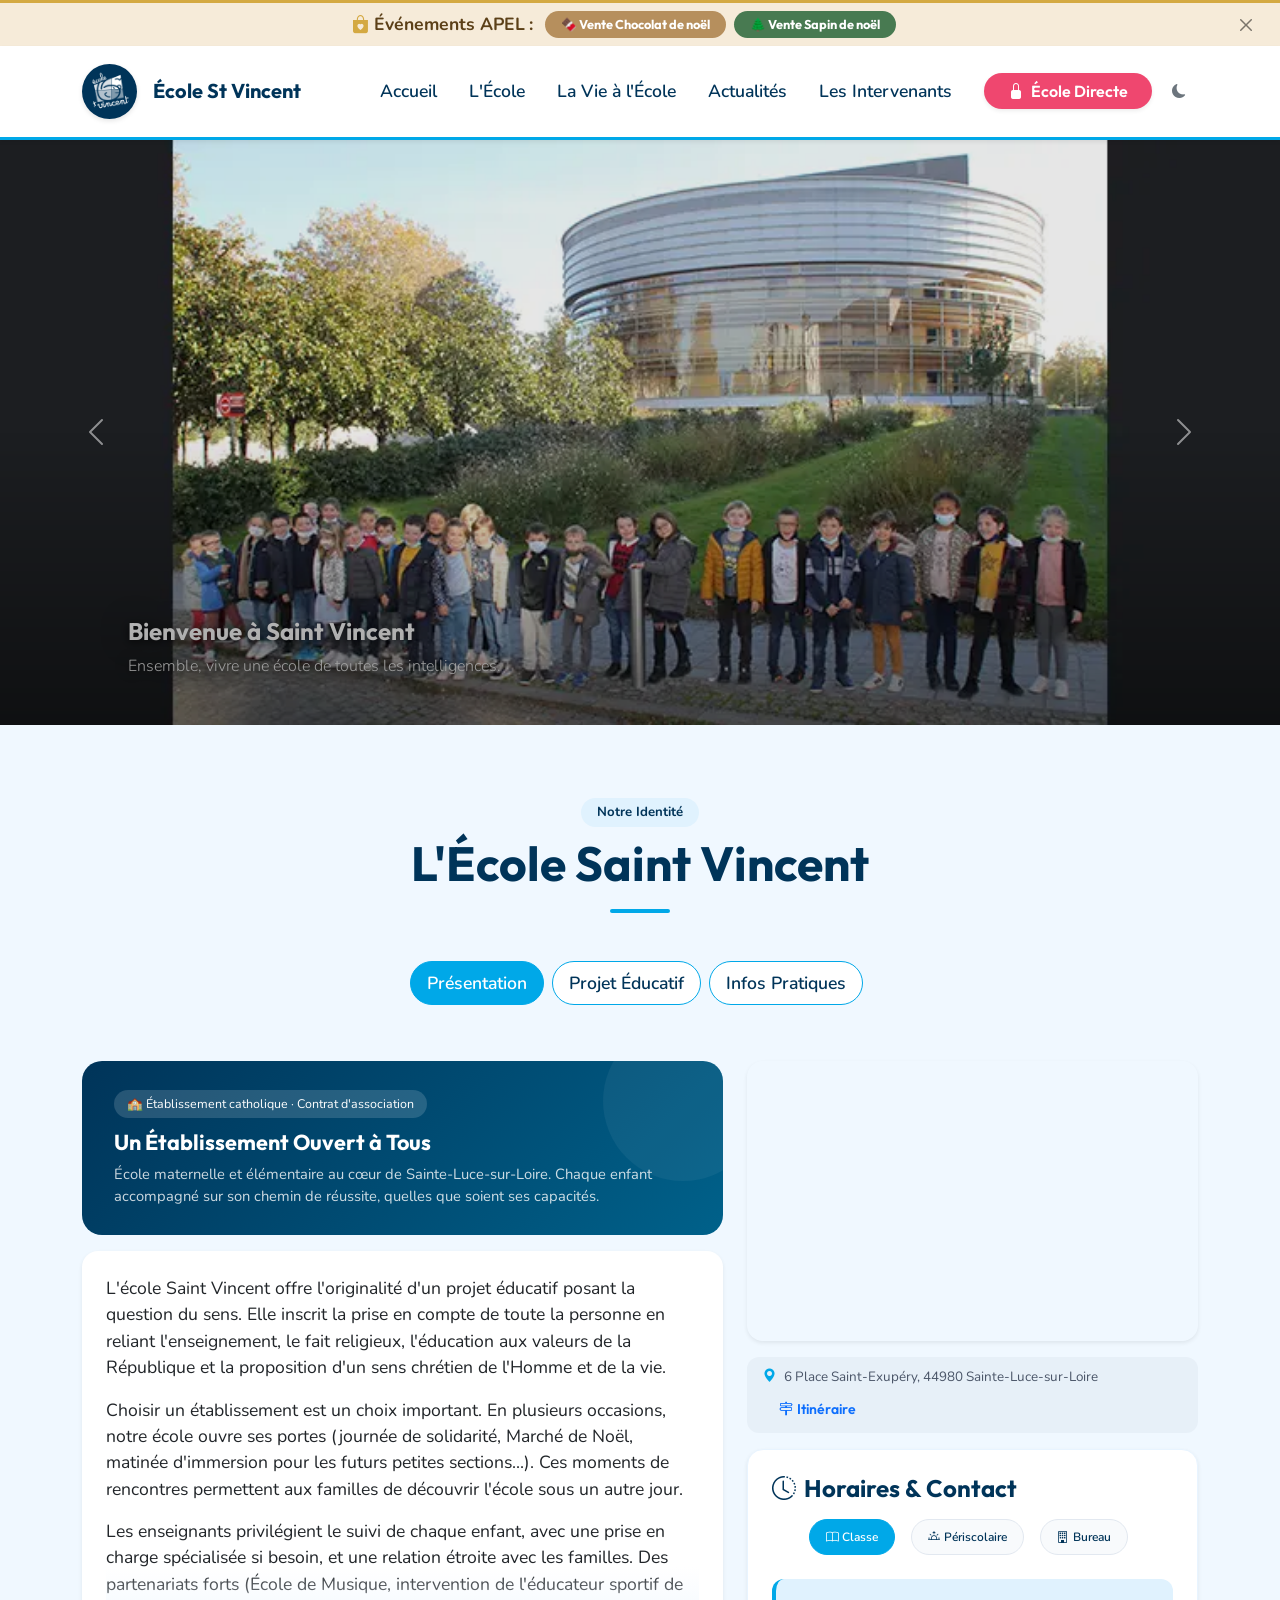
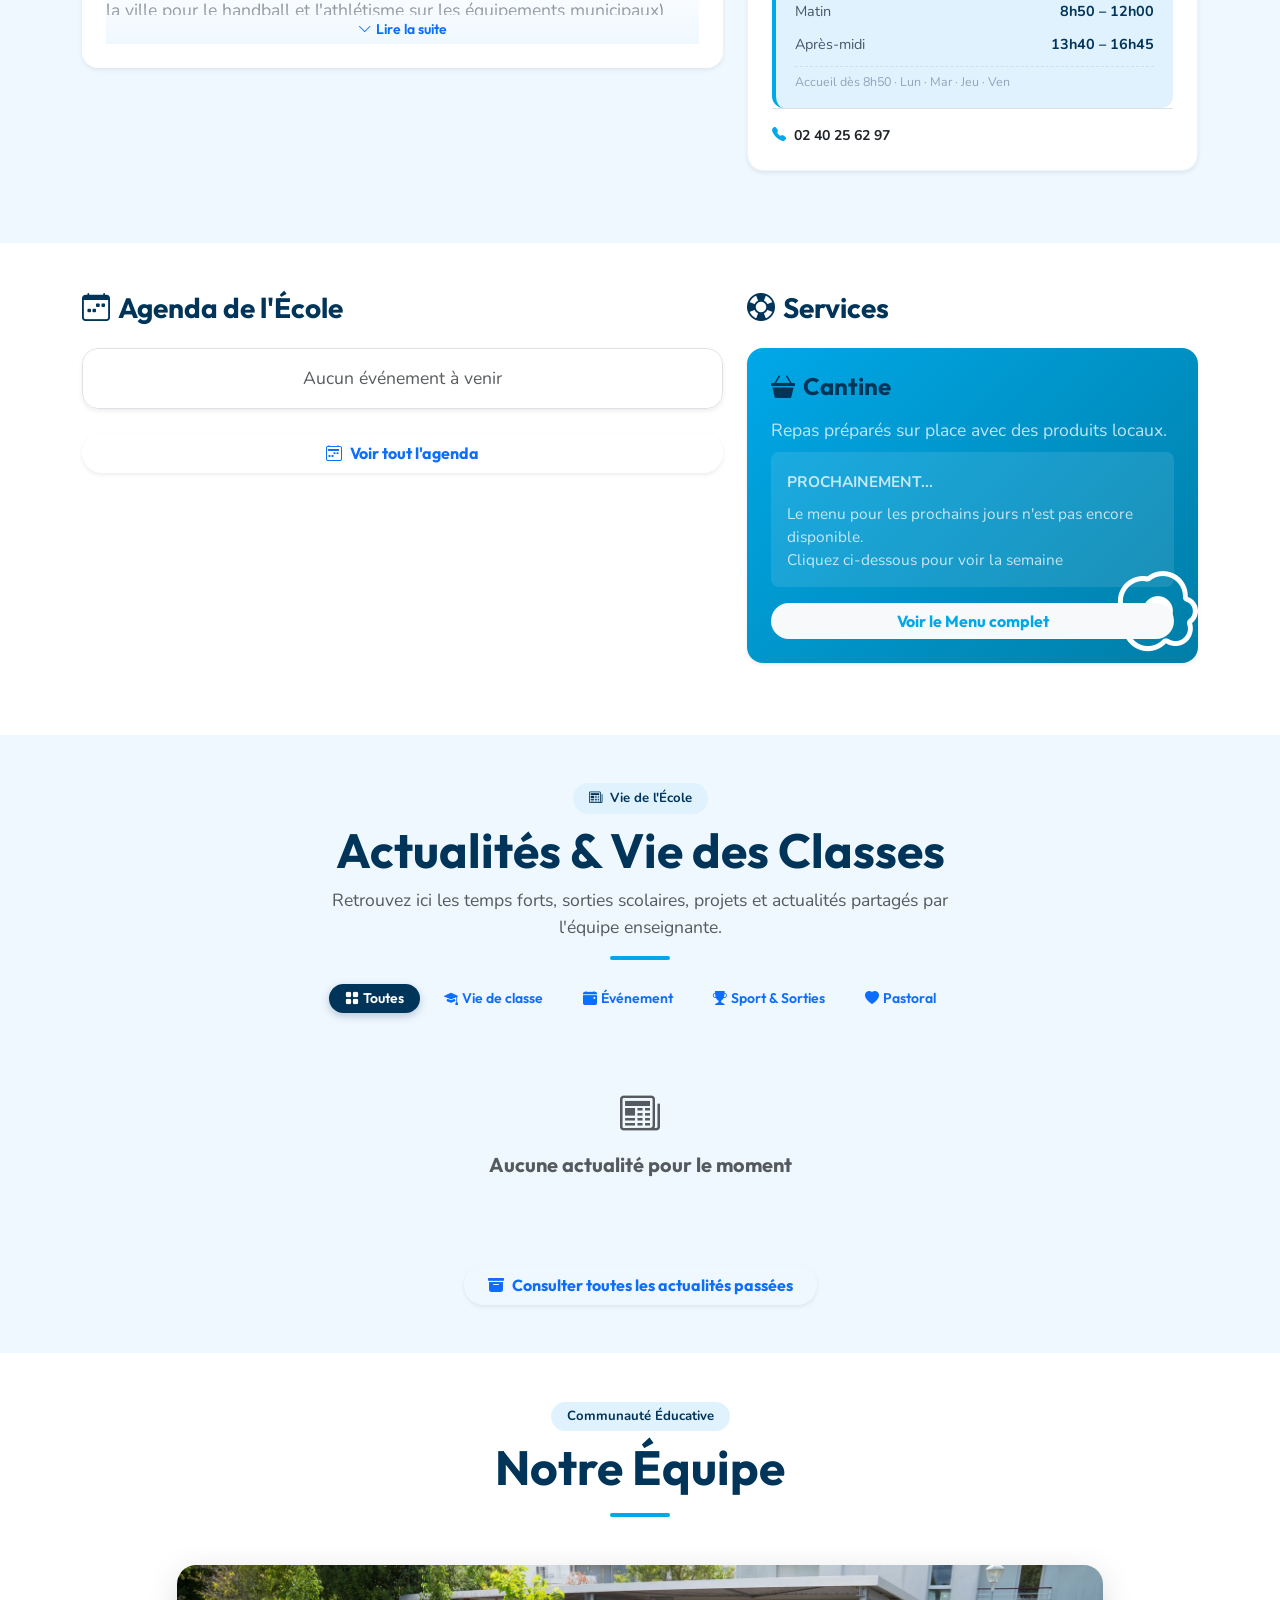
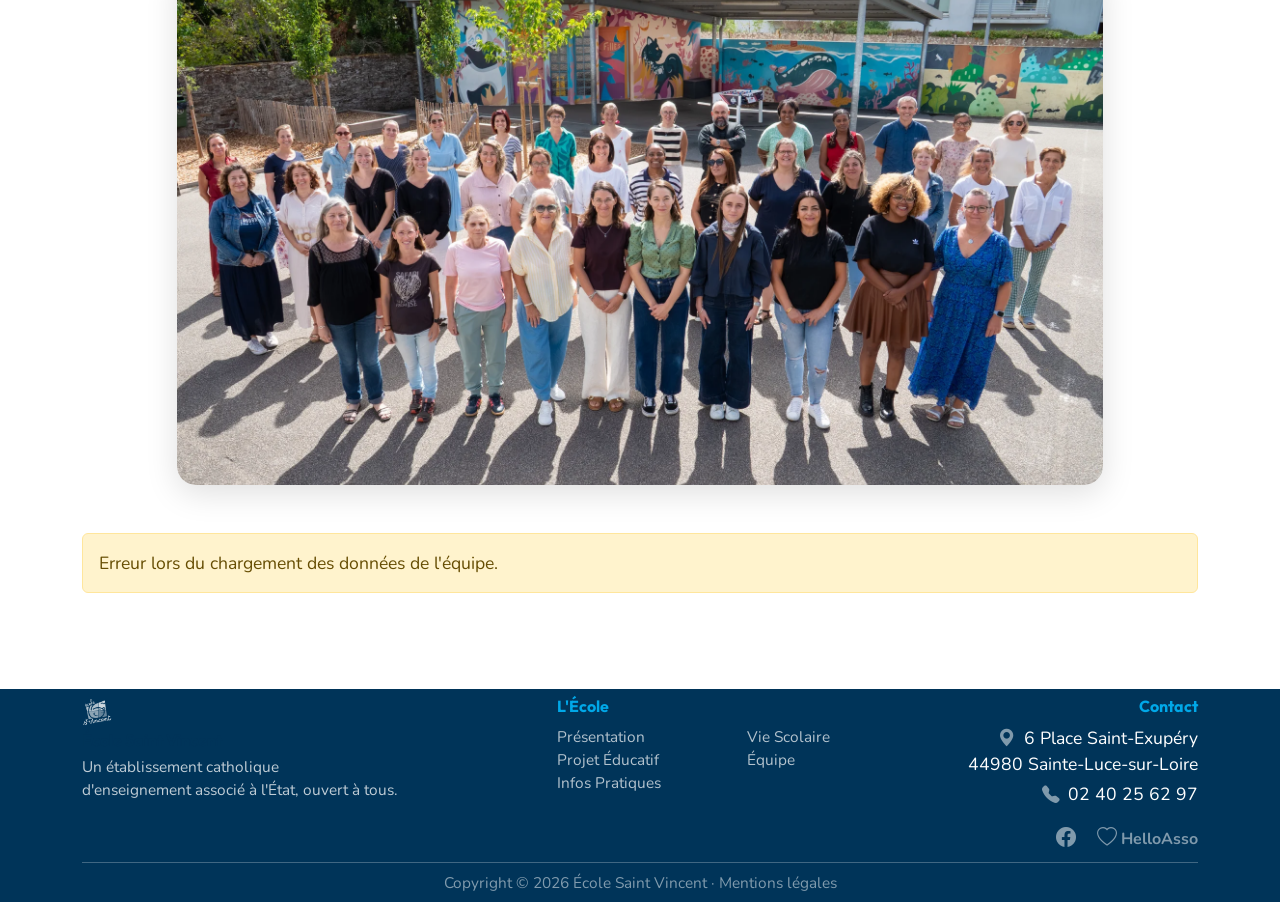
==== commit 1a03aad1: "fix: update contact phone number and format CSS in christmas market page" ====
--- a/index.html
+++ b/index.html
@@ -799,7 +799,7 @@
                     <p class="mb-1"><i class="bi bi-geo-alt-fill me-2 text-white-50"></i>6 Place
                         Saint-Exupéry<br>44980
                         Sainte-Luce-sur-Loire</p>
-                    <p class="mb-2"><i class="bi bi-telephone-fill me-2 text-white-50"></i>02 40 25 71 83</p>
+                    <p class="mb-2"><i class="bi bi-telephone-fill me-2 text-white-50"></i>02 40 25 62 97</p>
                     <!-- Formulaire de contact temporairement désactivé 
                     <button class="btn btn-outline-light rounded-pill btn-sm fw-bold px-3 my-1" data-bs-toggle="modal"
                         data-bs-target="#contactModal">
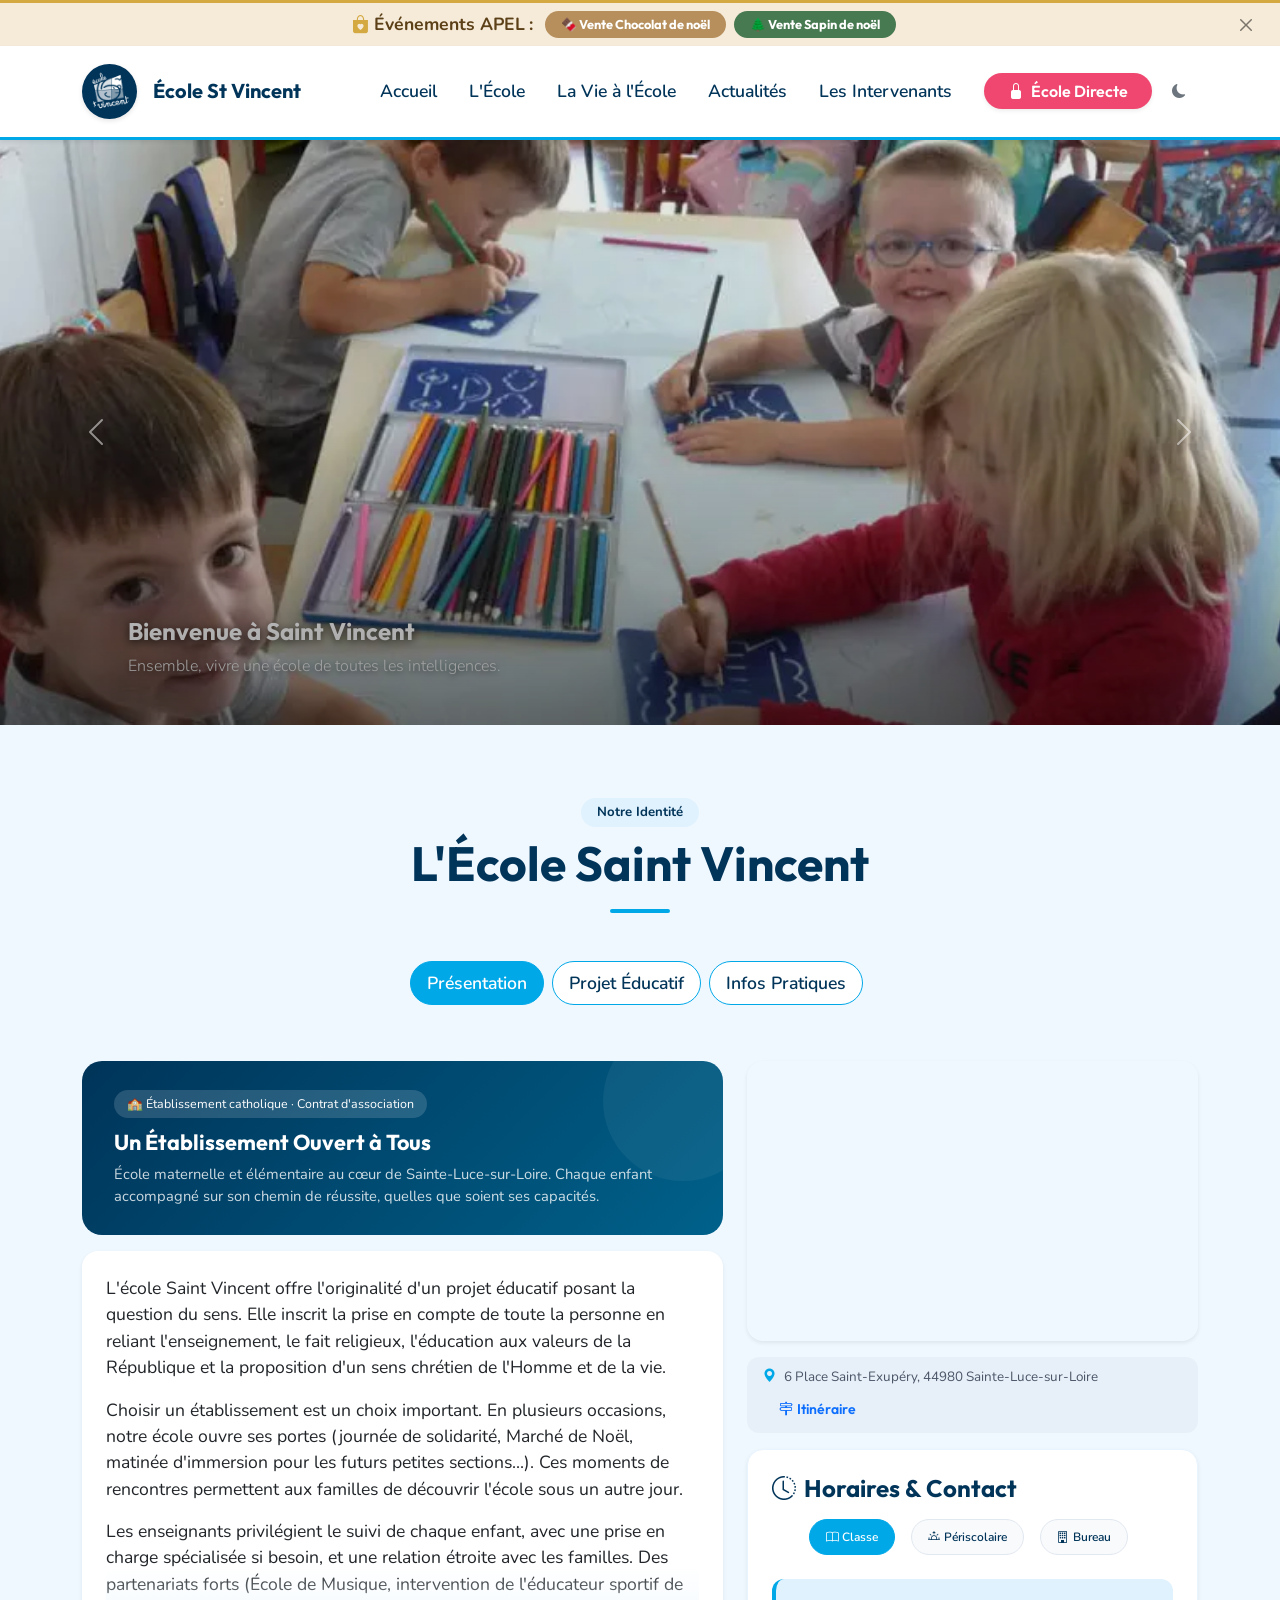
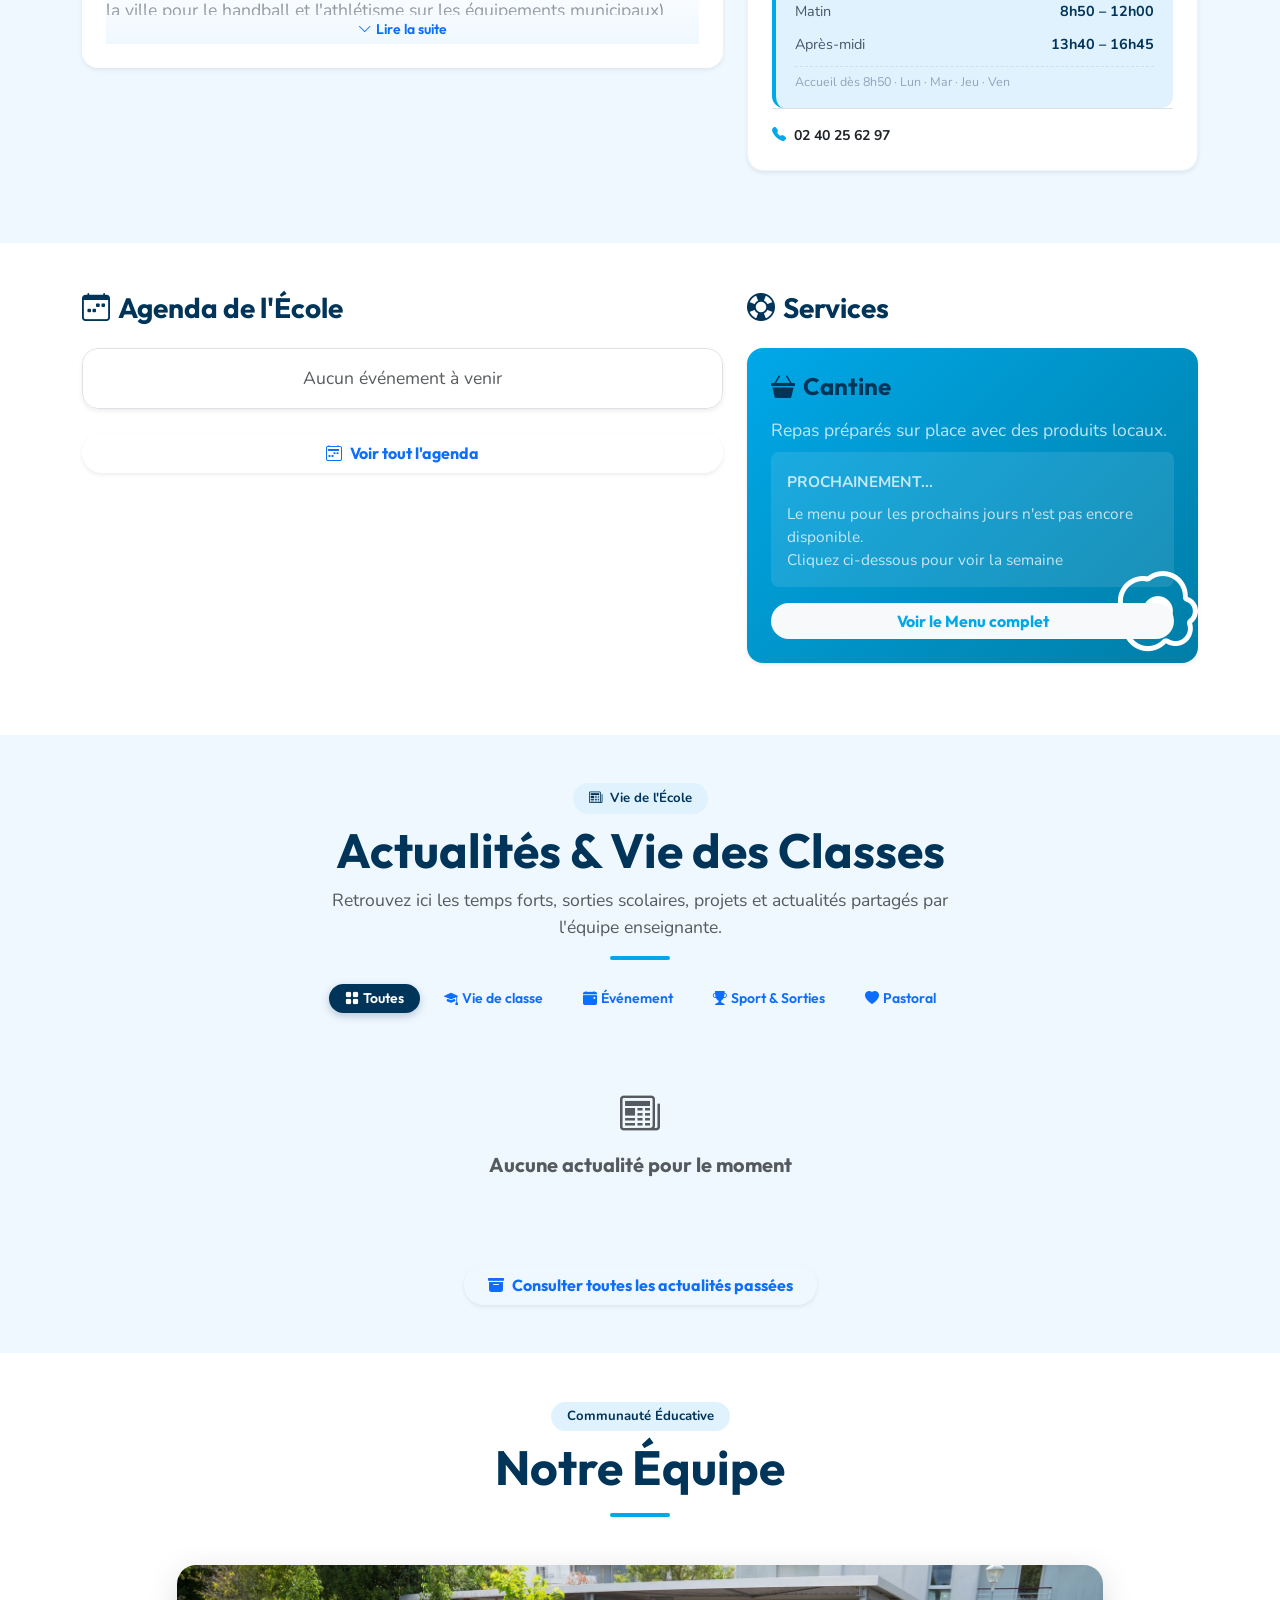
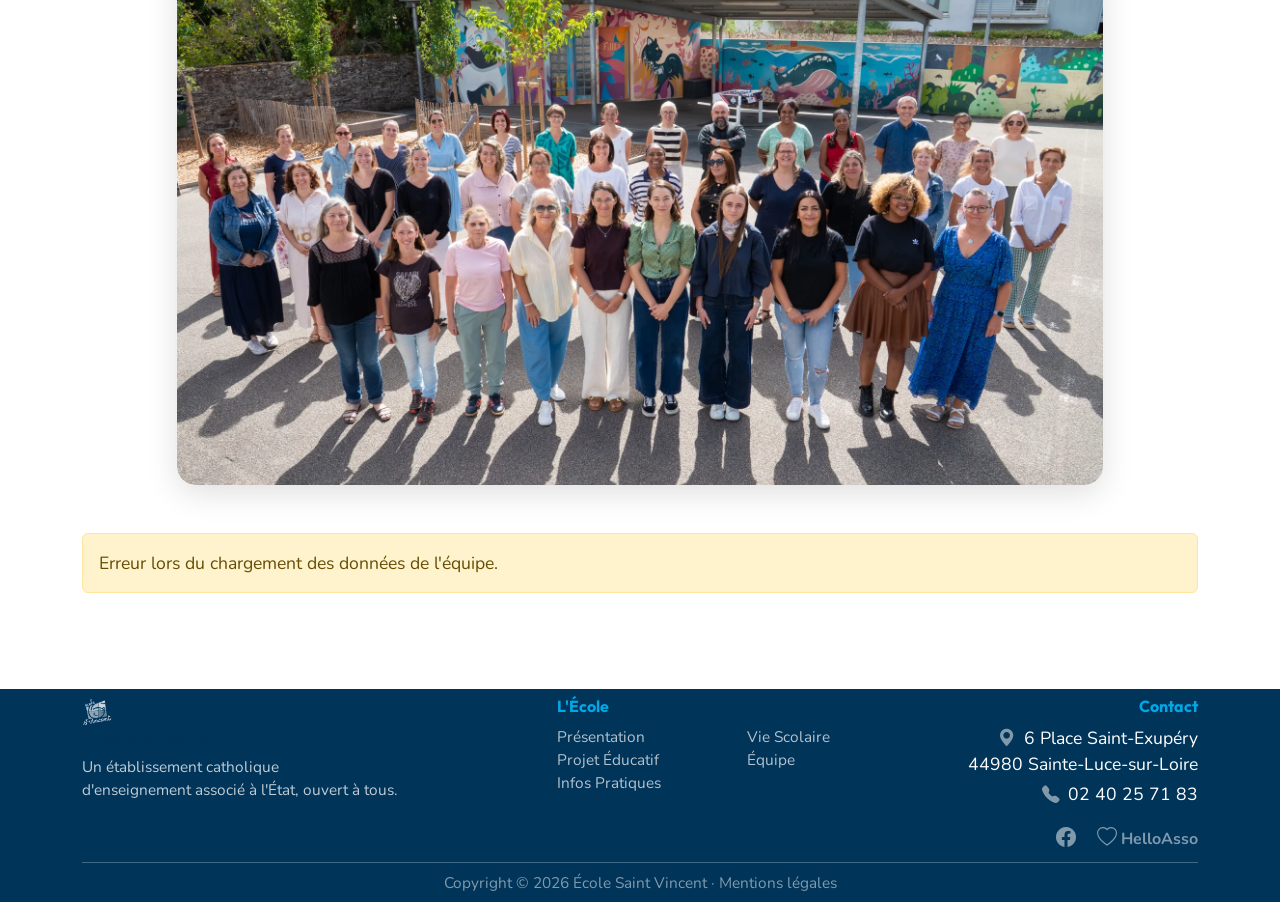
==== commit d0969387: "fix: change author color to royal blue, enhance mobile video playback, and improve redaction photos " ====
--- a/index.html
+++ b/index.html
@@ -23,7 +23,7 @@
     <!-- Google Material Icons -->
     <link href="https://fonts.googleapis.com/icon?family=Material+Icons" rel="stylesheet">
     <!-- Custom CSS -->
-    <link href="assets/css/style.css?v=11" rel="stylesheet">
+    <link href="assets/css/style.css?v=10" rel="stylesheet">
     <link rel="icon" href="assets/images/favicon.png" type="image/png">
 
     <!-- Google tag (gtag.js) -->
@@ -93,7 +93,7 @@
     <!-- Pour afficher/masquer ou modifier les événements,           -->
     <!-- éditer UNIQUEMENT ce fichier : assets/js/events-config.js   -->
     <!-- ============================================================ -->
-    <script src="assets/js/events-config.js?v=6"></script>
+    <script src="assets/js/events-config.js?v=4"></script>
     <div id="banners-container"></div>
 
     <!-- Navigation -->
@@ -799,7 +799,7 @@
                     <p class="mb-1"><i class="bi bi-geo-alt-fill me-2 text-white-50"></i>6 Place
                         Saint-Exupéry<br>44980
                         Sainte-Luce-sur-Loire</p>
-                    <p class="mb-2"><i class="bi bi-telephone-fill me-2 text-white-50"></i>02 40 25 62 97</p>
+                    <p class="mb-2"><i class="bi bi-telephone-fill me-2 text-white-50"></i>02 40 25 71 83</p>
                     <!-- Formulaire de contact temporairement désactivé 
                     <button class="btn btn-outline-light rounded-pill btn-sm fw-bold px-3 my-1" data-bs-toggle="modal"
                         data-bs-target="#contactModal">
@@ -1391,7 +1391,7 @@
     <!-- Custom Scripts -->
     <script src="assets/js/csv-loader.js?v=4"></script>
     <script src="assets/js/cantine.js?v=4"></script>
-    <script src="assets/js/actus.js?v=13"></script>
+    <script src="assets/js/actus.js?v=14"></script>
     <script src="assets/js/agenda.js?v=4"></script>
     <script src="assets/js/tarifs.js?v=4"></script>
     <script src="assets/js/carousel.js?v=2"></script>
